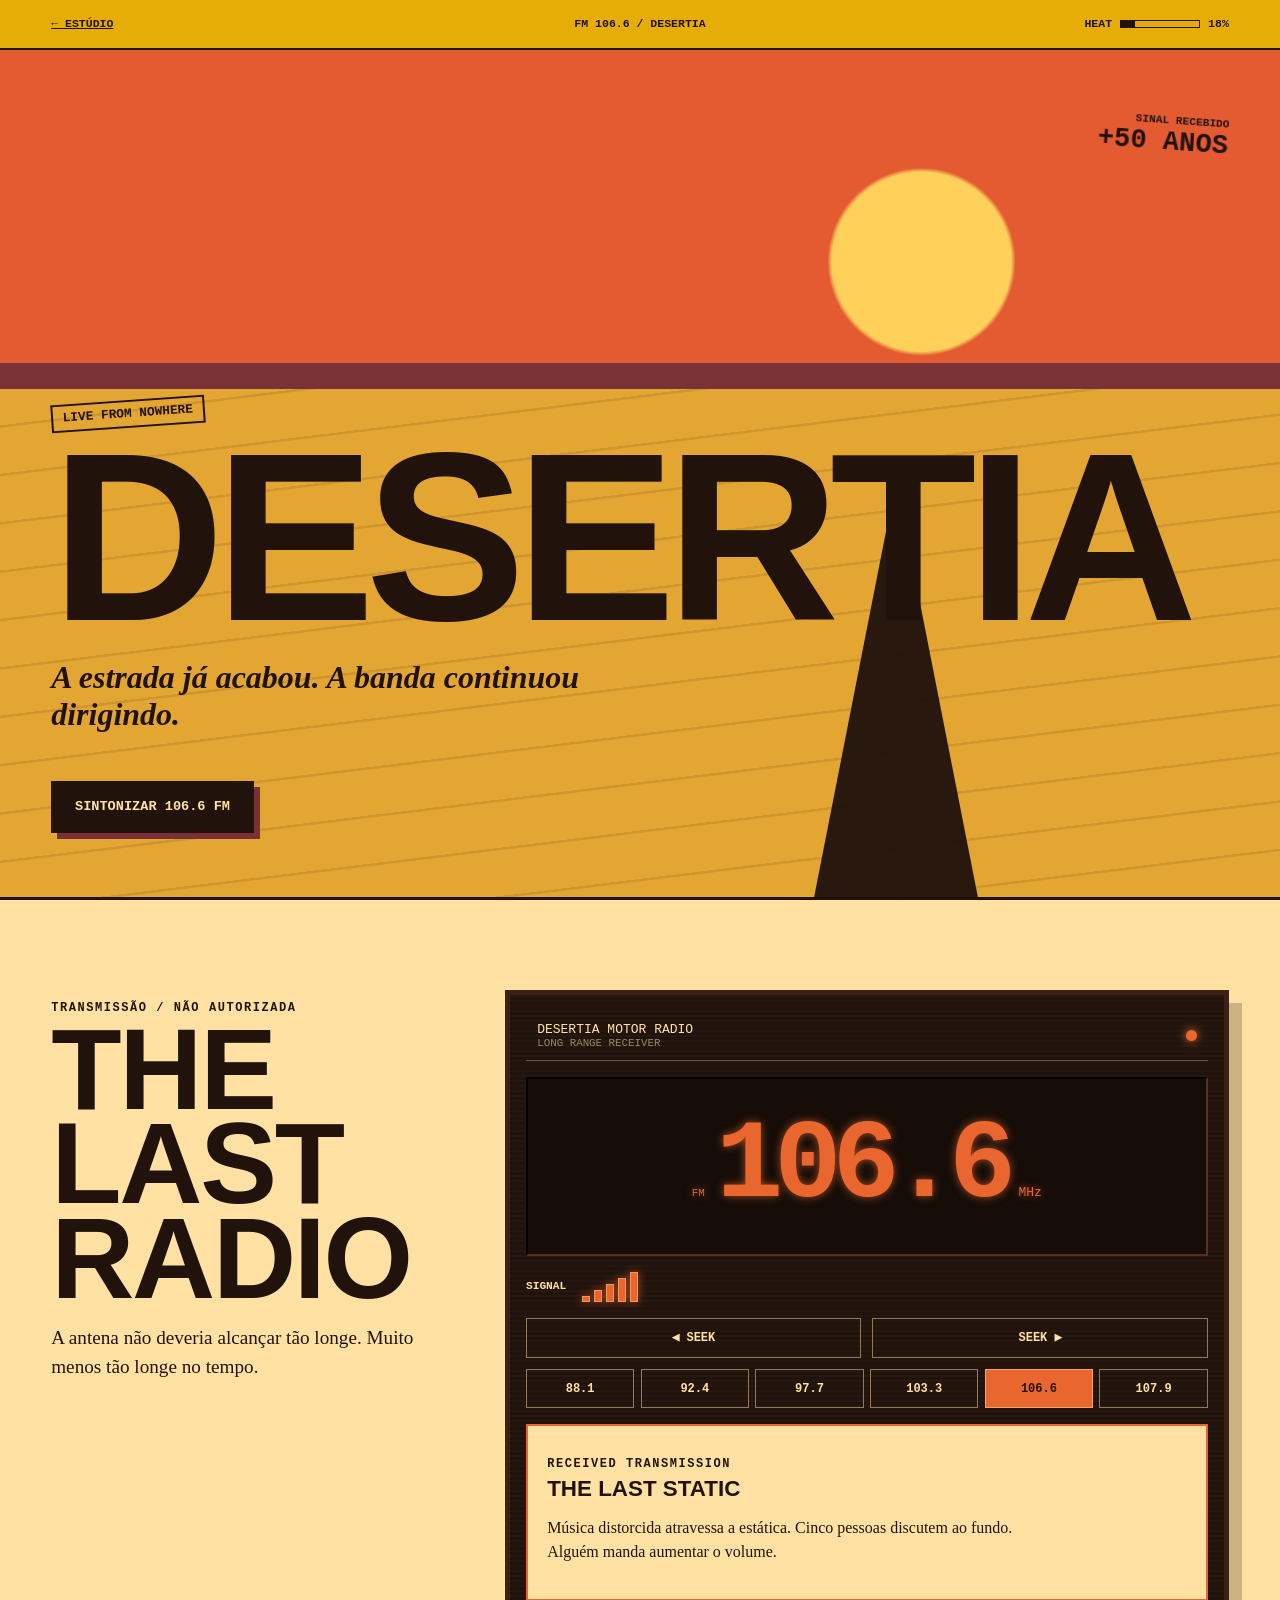
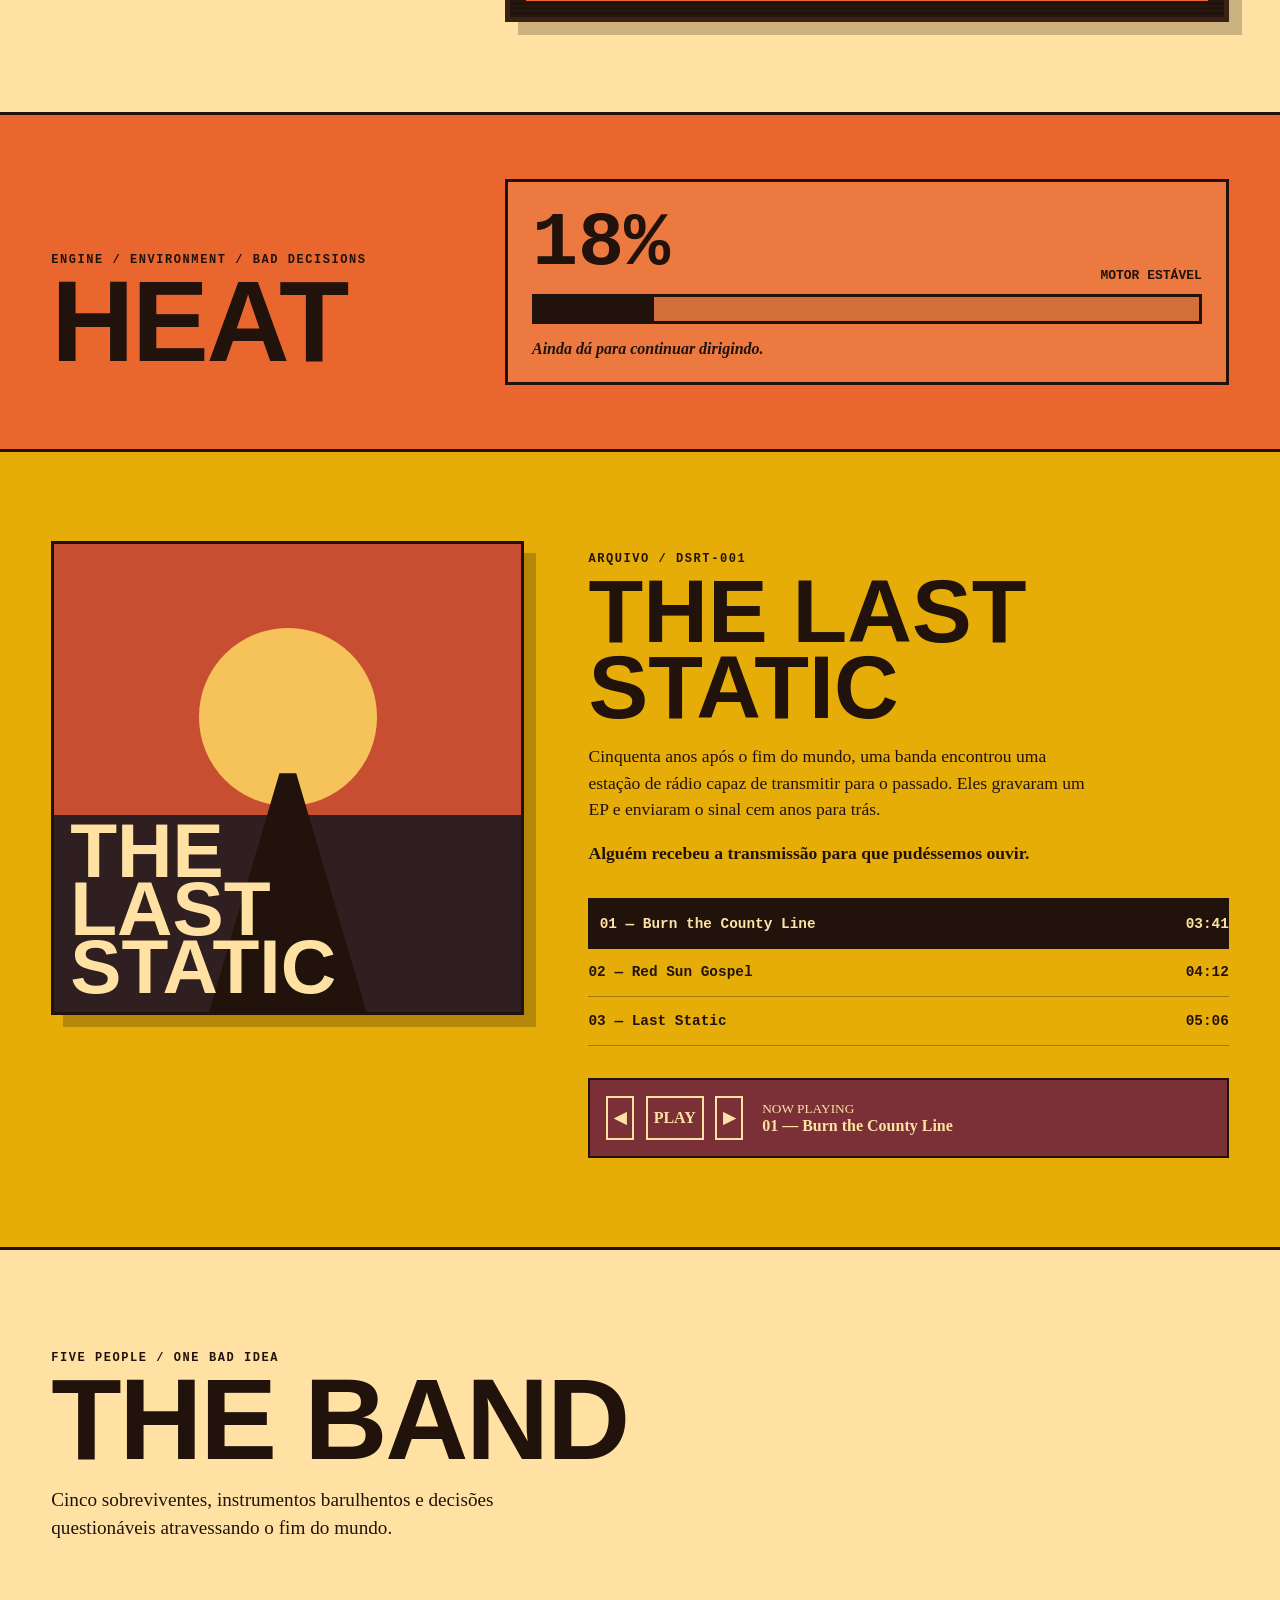
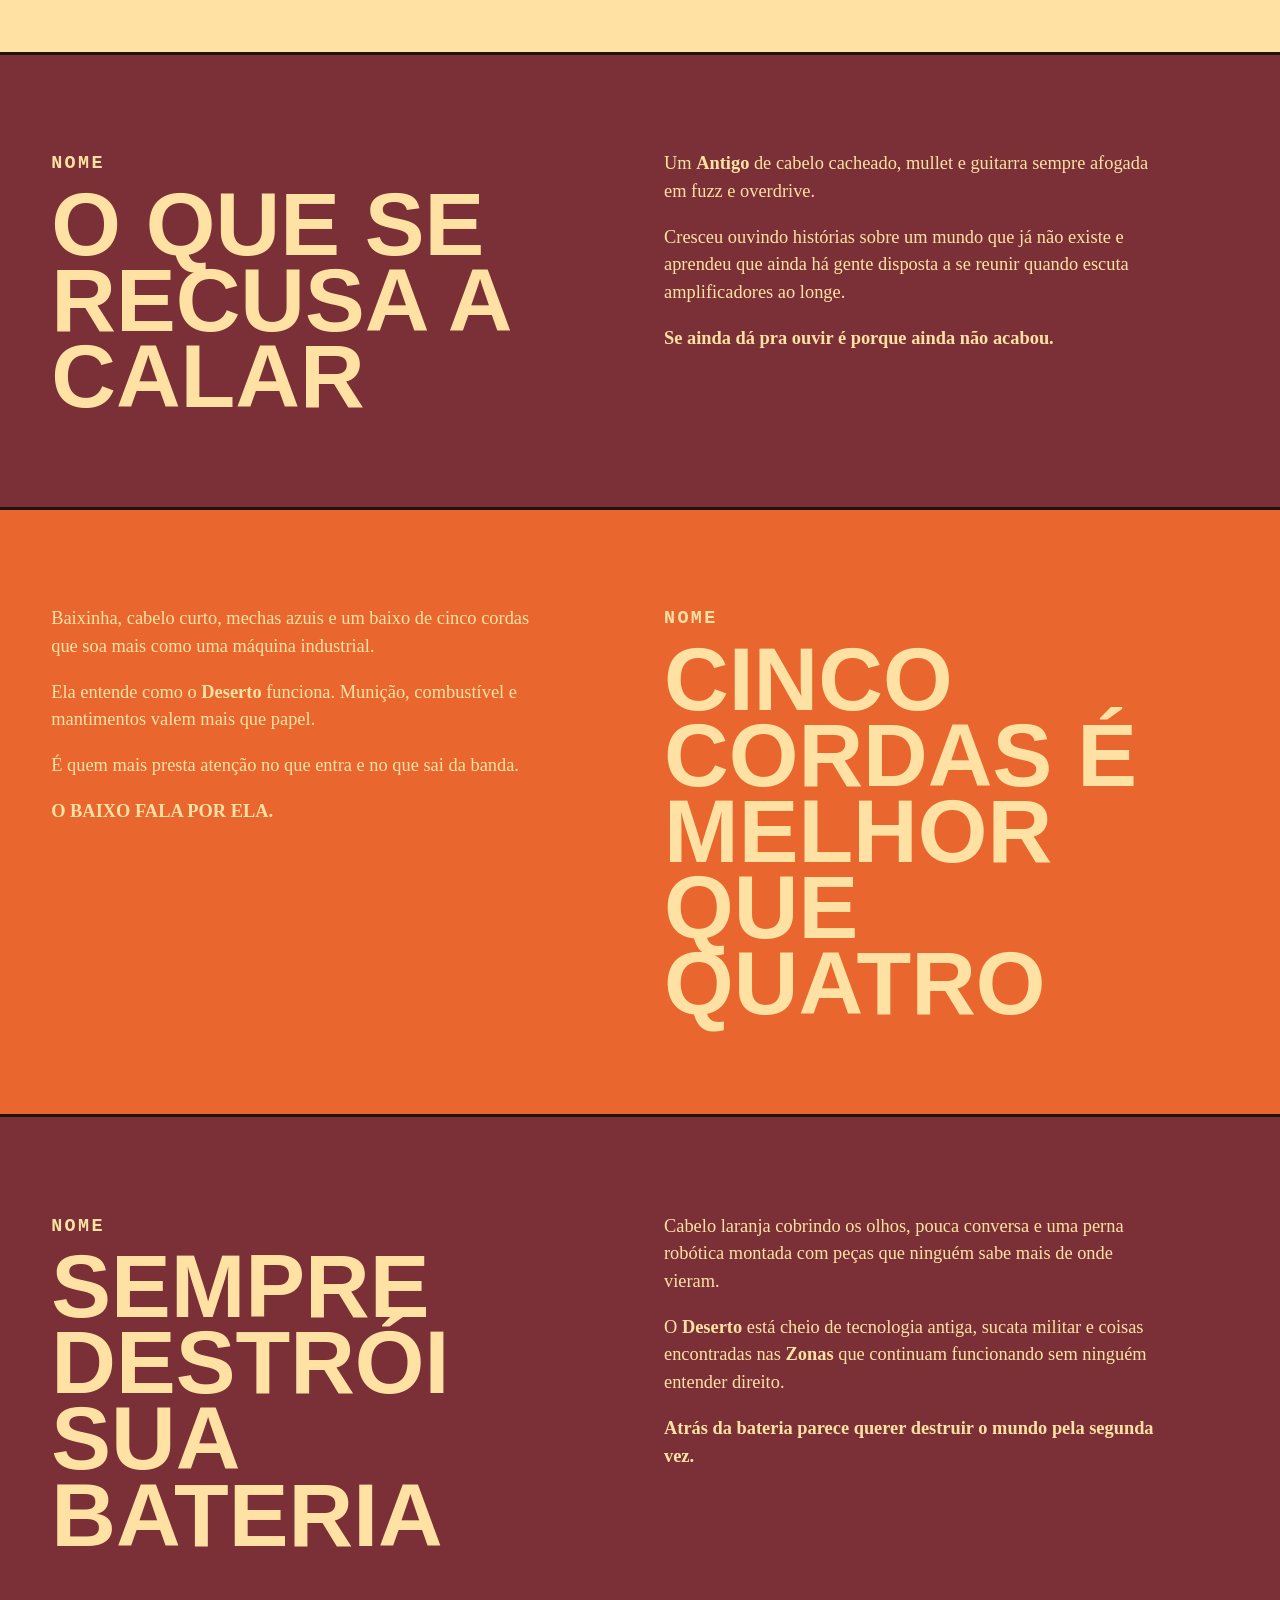
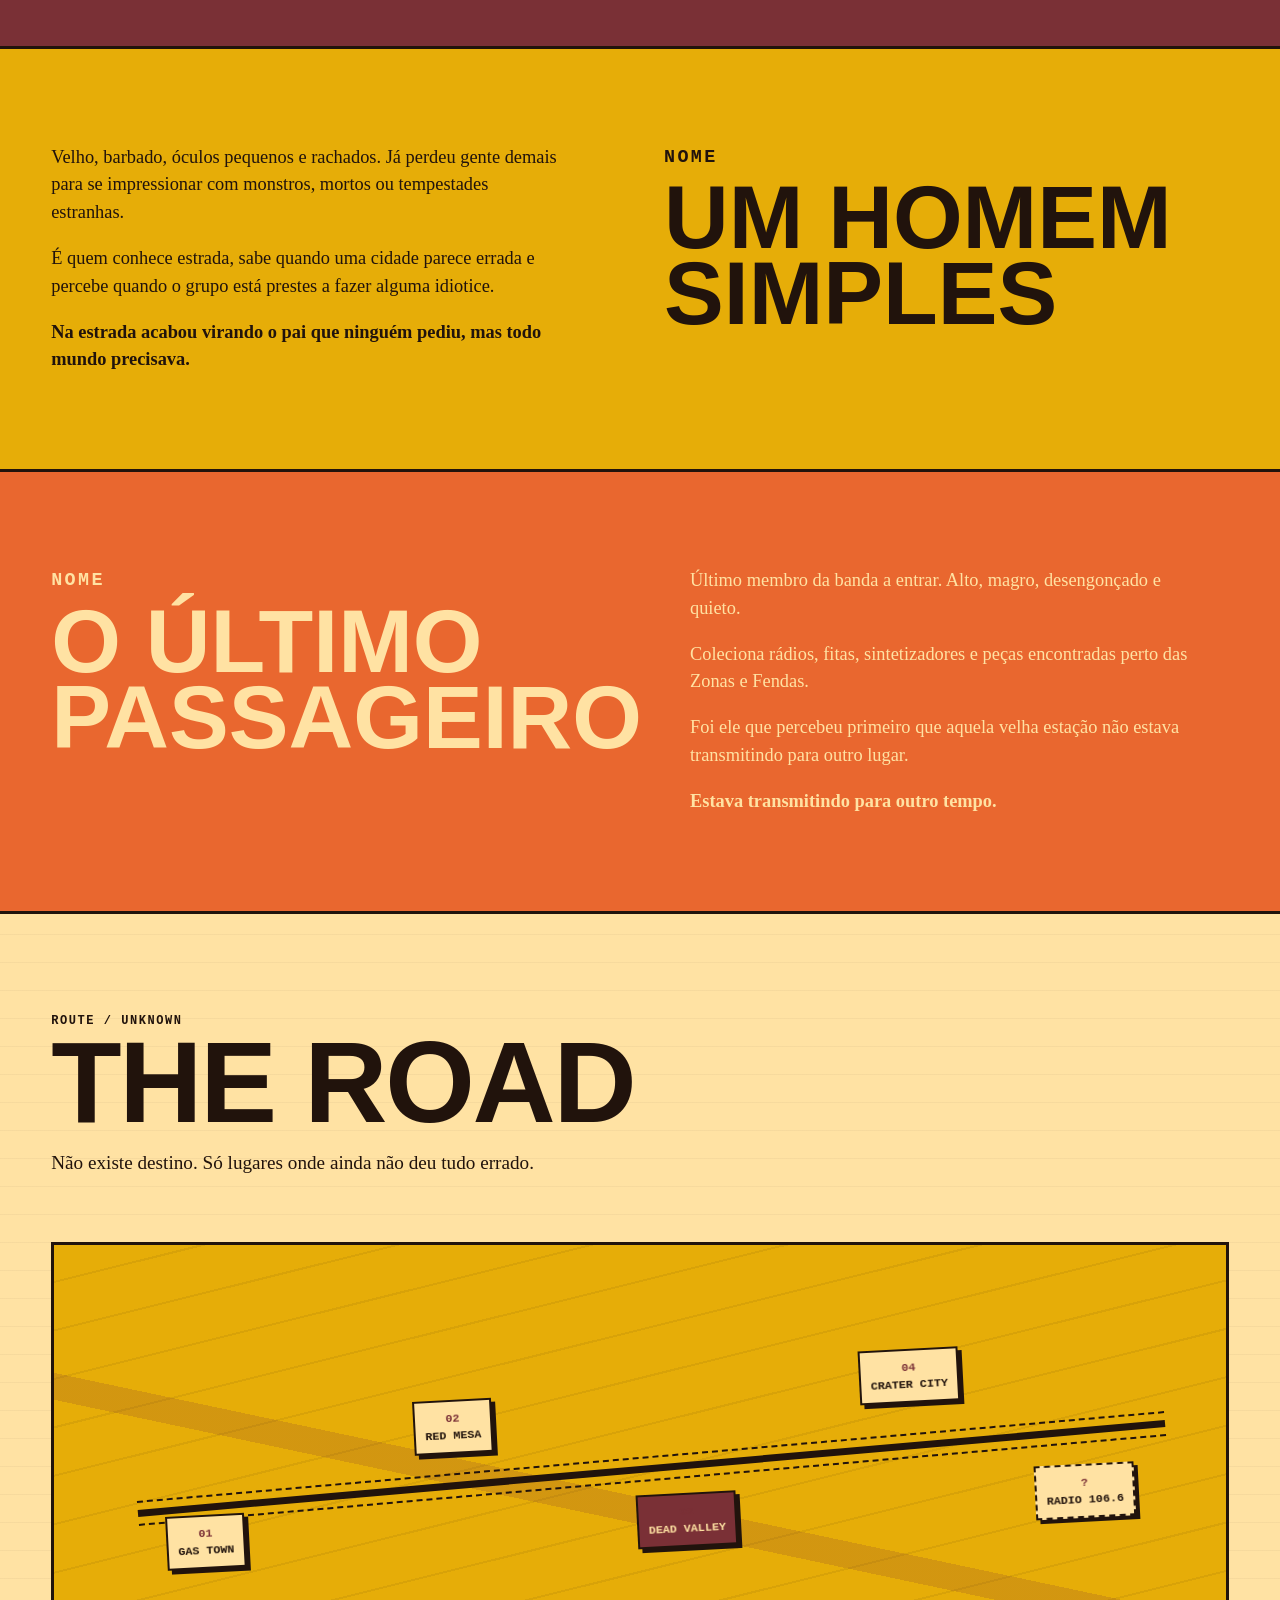
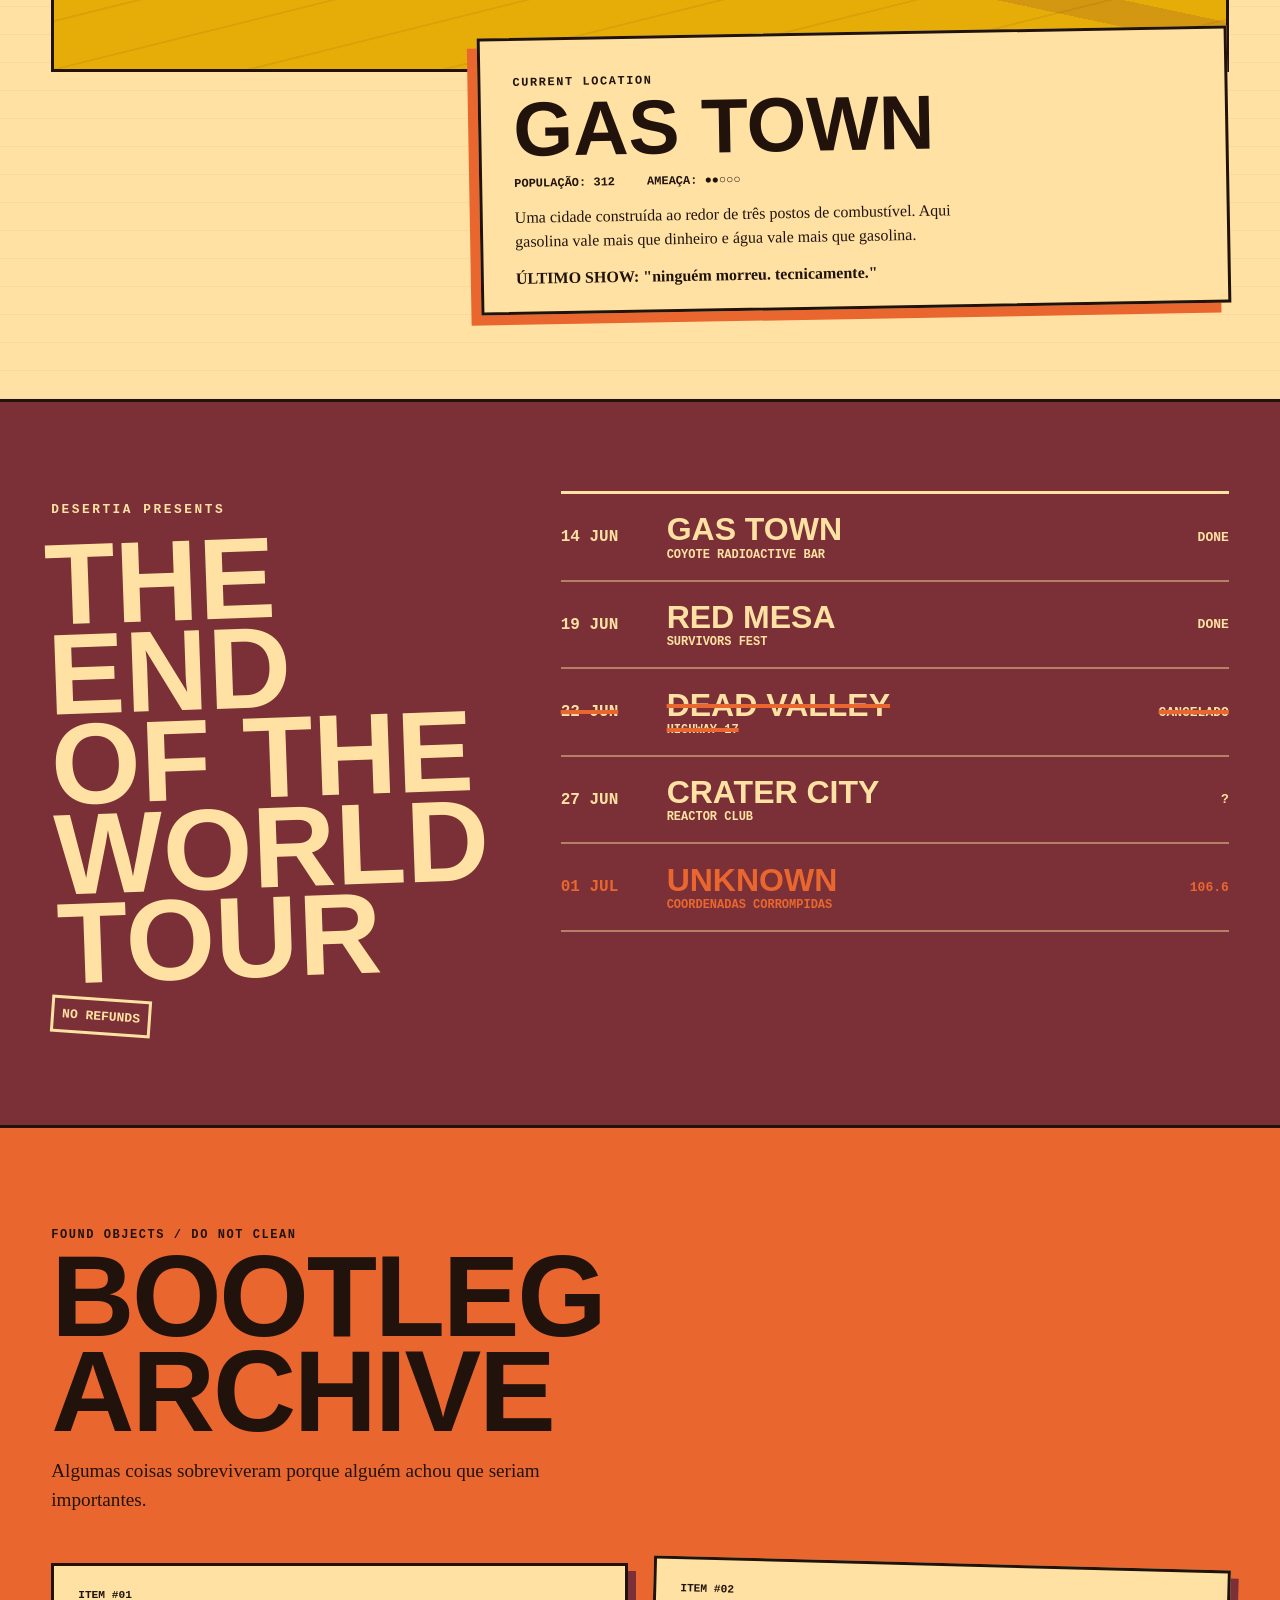
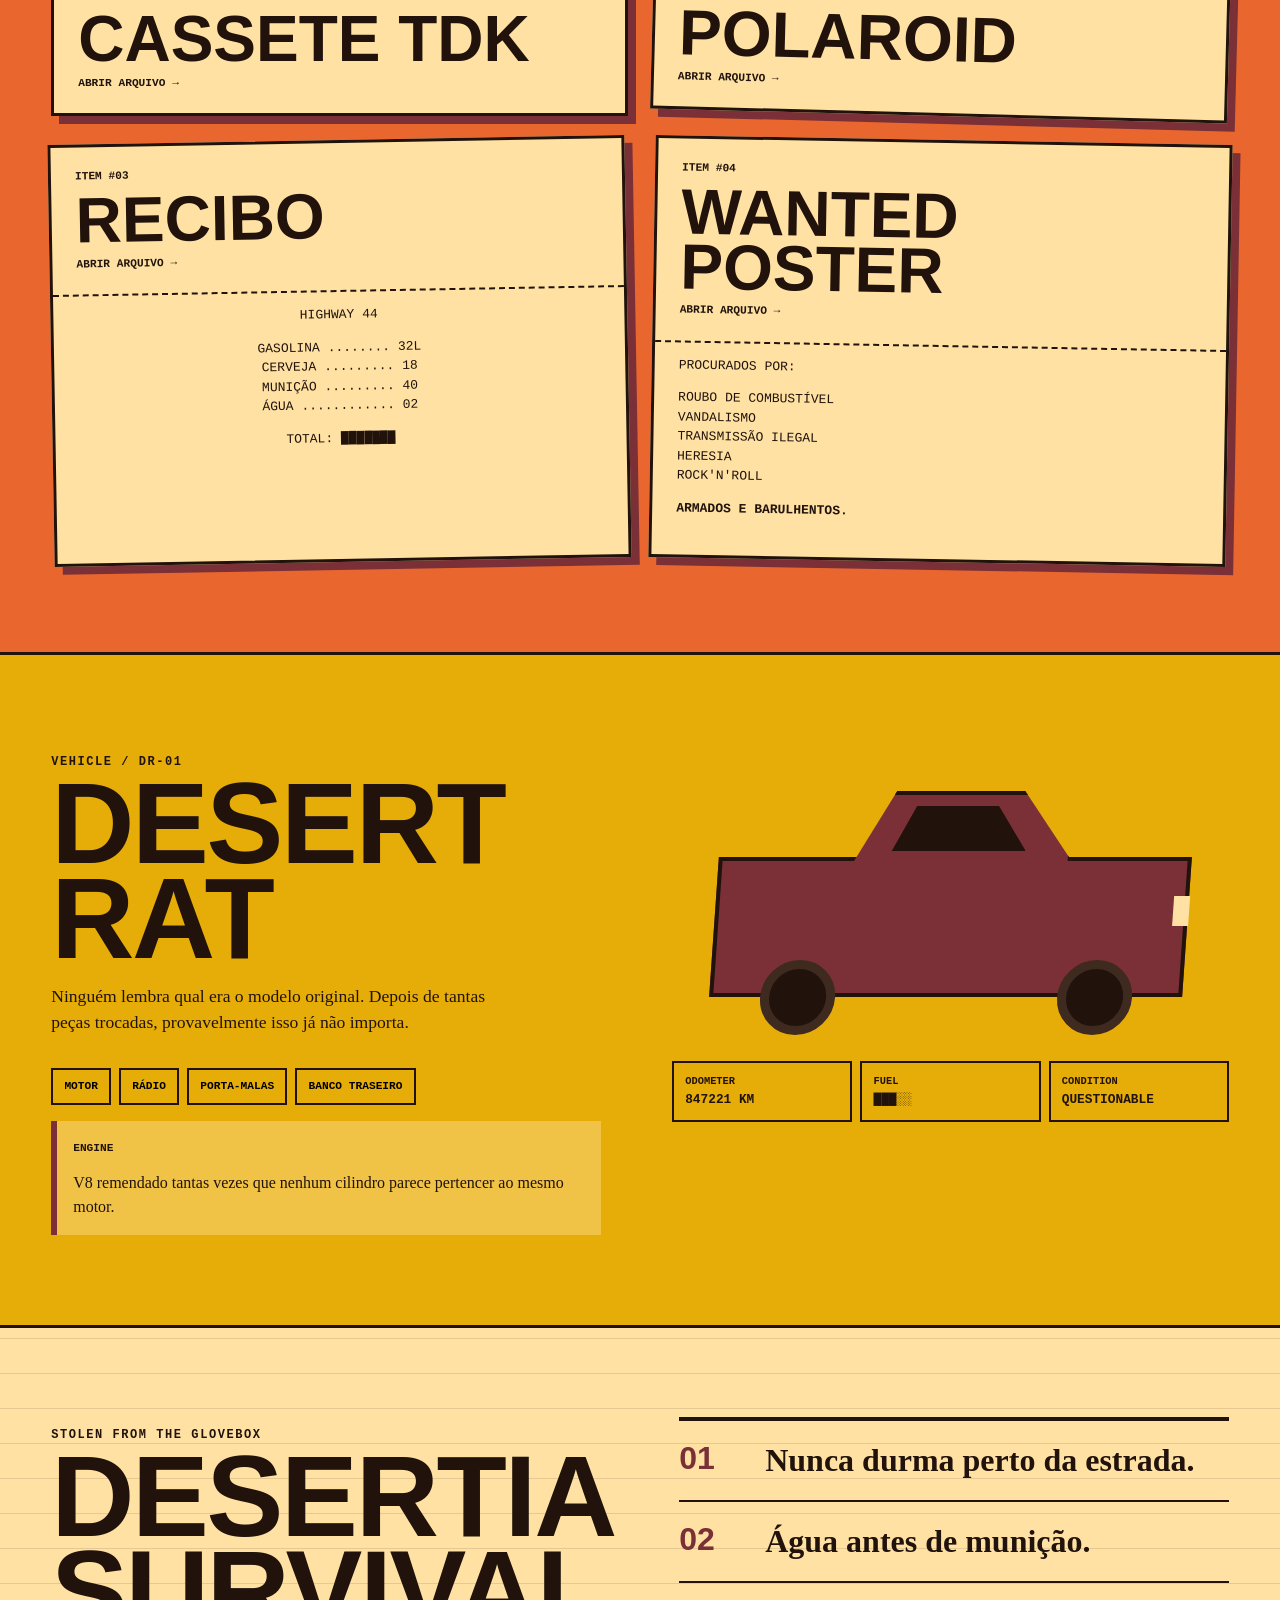
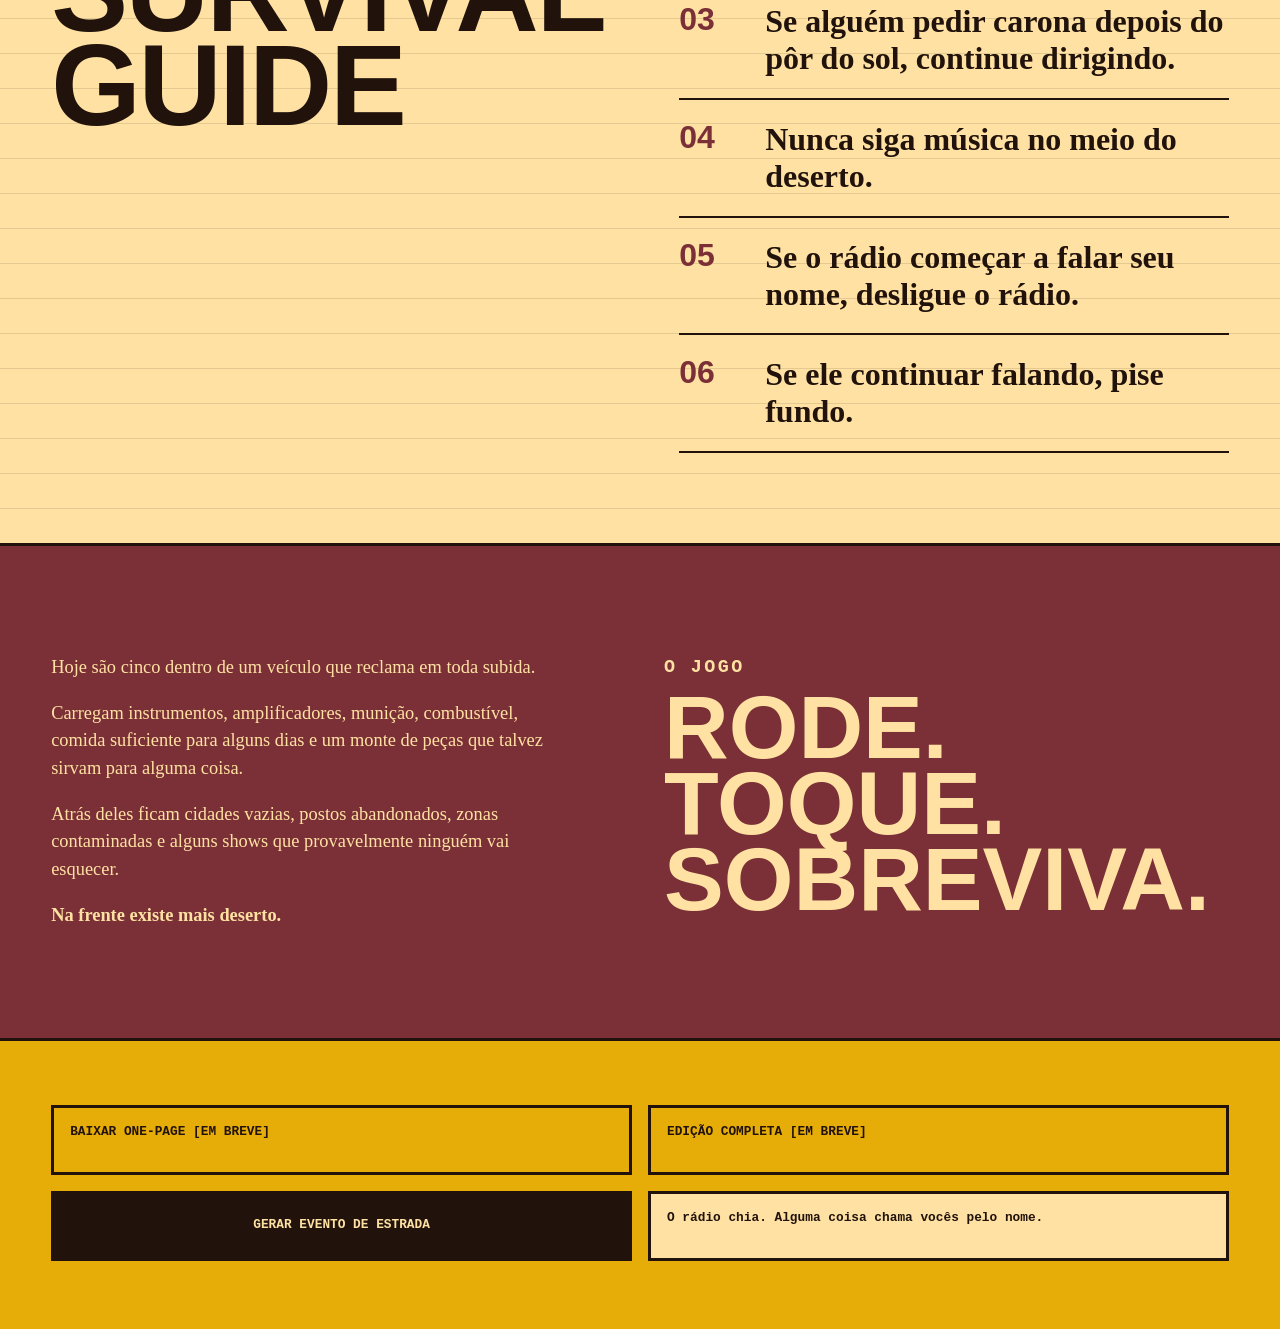
==== rpg/desertia/index.html @ bf425fe2 "first commit" ====
<!doctype html>
<html lang="pt-BR">
<head>
  <meta charset="utf-8">
  <meta name="viewport" content="width=device-width, initial-scale=1">

  <title>Desertia — AtlaStudioRPG</title>

  <link rel="stylesheet" href="desertia.css">
  <script src="desertia.js" defer></script>
</head>

<body>

  <header>
    <a href="../../">← ESTÚDIO</a>

    <span>FM 106.6 / DESERTIA</span>

    <div class="header-heat">
      <span>HEAT</span>
      <div class="heat-mini">
        <div id="heat-mini-fill"></div>
      </div>
      <strong id="heat-mini-value">18%</strong>
    </div>
  </header>

  <main>

    <!-- HERO -->

    <section class="hero">

      <div class="hero-copy">

        <p class="stamp">LIVE FROM NOWHERE</p>

        <h1>DESERTIA</h1>

        <p class="tagline">
          A estrada já acabou. A banda continuou dirigindo.
        </p>

        <button id="tune-in" class="hero-button" type="button">
          SINTONIZAR 106.6 FM
        </button>

      </div>

      <div class="hero-warning">
        <span>SINAL RECEBIDO</span>
        <strong>+50 ANOS</strong>
      </div>

    </section>


    <!-- RADIO -->

    <section class="radio-section" id="radio">

      <div class="section-title">

        <p class="kicker">TRANSMISSÃO / NÃO AUTORIZADA</p>

        <h2>THE LAST RADIO</h2>

        <p>
          A antena não deveria alcançar tão longe.
          Muito menos tão longe no tempo.
        </p>

      </div>


      <div class="radio">

        <div class="radio-top">

          <div>
            <span>DESERTIA MOTOR RADIO</span>
            <small>LONG RANGE RECEIVER</small>
          </div>

          <span class="radio-light"></span>

        </div>


        <div class="radio-screen">

          <small>FM</small>

          <strong id="frequency-display">
            106.6
          </strong>

          <span>MHz</span>

        </div>


        <div class="signal-meter">

          <span>SIGNAL</span>

          <div class="signal-bars" id="signal-bars">
            <i></i>
            <i></i>
            <i></i>
            <i></i>
            <i></i>
          </div>

        </div>


        <div class="radio-controls">

          <button id="freq-down" type="button">
            ◀ SEEK
          </button>

          <button id="freq-up" type="button">
            SEEK ▶
          </button>

        </div>


        <div class="radio-presets">

          <button data-frequency="88.1">88.1</button>
          <button data-frequency="92.4">92.4</button>
          <button data-frequency="97.7">97.7</button>
          <button data-frequency="103.3">103.3</button>
          <button data-frequency="106.6">106.6</button>
          <button data-frequency="107.9">107.9</button>

        </div>


        <div class="transmission">

          <p class="kicker">
            RECEIVED TRANSMISSION
          </p>

          <strong id="transmission-title">
            THE LAST STATIC
          </strong>

          <p id="transmission-text">
            Música distorcida atravessa a estática.
            Cinco pessoas discutem ao fundo.
            Alguém manda aumentar o volume.
          </p>

        </div>

      </div>

    </section>


    <!-- HEAT -->

    <section class="heat-section">

      <div>

        <p class="kicker">
          ENGINE / ENVIRONMENT / BAD DECISIONS
        </p>

        <h2>HEAT</h2>

      </div>


      <div class="heat-system">

        <div class="heat-readout">

          <strong id="heat-value">
            18%
          </strong>

          <span id="heat-status">
            MOTOR ESTÁVEL
          </span>

        </div>


        <div class="heat-bar">
          <div id="heat-fill"></div>
        </div>


        <p id="heat-message">
          Ainda dá para continuar dirigindo.
        </p>

      </div>

    </section>


    <!-- ALBUM -->

    <section class="record">

      <div class="cover" aria-hidden="true">

        <div class="sun"></div>

        <div class="road"></div>

        <strong>
          THE<br>
          LAST<br>
          STATIC
        </strong>

      </div>


      <div class="album">

        <p class="kicker">
          ARQUIVO / DSRT-001
        </p>

        <h2>
          THE LAST STATIC
        </h2>

        <p>
          Cinquenta anos após o fim do mundo, uma banda encontrou
          uma estação de rádio capaz de transmitir para o passado.
          Eles gravaram um EP e enviaram o sinal cem anos para trás.
        </p>

        <p>
          <b>
            Alguém recebeu a transmissão para que pudéssemos ouvir.
          </b>
        </p>


        <ol
          id="playlist"
          class="playlist">
        </ol>


        <div class="player">

          <button id="prev" type="button">
            ◀
          </button>

          <button id="play" type="button">
            PLAY
          </button>

          <button id="next" type="button">
            ▶
          </button>


          <div>
            <small>NOW PLAYING</small>
            <strong id="now-playing">—</strong>
          </div>

        </div>


        <div
          id="audio-anomaly"
          class="audio-anomaly"
          hidden>

          <small>
            SIGNAL DETECTED INSIDE AUDIO
          </small>

          <strong>
            "VOCÊS ESTÃO OUVINDO ISSO ANTES DE NÓS."
          </strong>

        </div>


        <audio id="audio"></audio>

      </div>

    </section>


    <!-- BAND -->

    <section class="band-heading">

      <p class="kicker">
        FIVE PEOPLE / ONE BAD IDEA
      </p>

      <h2>THE BAND</h2>

      <p>
        Cinco sobreviventes, instrumentos barulhentos
        e decisões questionáveis atravessando o fim do mundo.
      </p>

    </section>


    <section class="band-info cor-band-1">

      <div>

        <p class="kicker">
          NOME
        </p>

        <h2>
          O QUE SE RECUSA A CALAR
        </h2>

      </div>


      <div>

        <p>
          Um <b>Antigo</b> de cabelo cacheado, mullet e guitarra
          sempre afogada em fuzz e overdrive.
        </p>

        <p>
          Cresceu ouvindo histórias sobre um mundo que já não existe
          e aprendeu que ainda há gente disposta a se reunir quando
          escuta amplificadores ao longe.
        </p>

        <p>
          <b>
            Se ainda dá pra ouvir é porque ainda não acabou.
          </b>
        </p>

      </div>

    </section>


    <section class="band-info cor-band-2">

      <div>

        <p>
          Baixinha, cabelo curto, mechas azuis e um baixo de cinco
          cordas que soa mais como uma máquina industrial.
        </p>

        <p>
          Ela entende como o <b>Deserto</b> funciona.
          Munição, combustível e mantimentos valem mais que papel.
        </p>

        <p>
          É quem mais presta atenção no que entra
          e no que sai da banda.
        </p>

        <p>
          <b>O BAIXO FALA POR ELA.</b>
        </p>

      </div>


      <div>

        <p class="kicker">
          NOME
        </p>

        <h2>
          CINCO CORDAS É MELHOR QUE QUATRO
        </h2>

      </div>

    </section>


    <section class="band-info cor-band-1">

      <div>

        <p class="kicker">
          NOME
        </p>

        <h2>
          SEMPRE DESTRÓI SUA BATERIA
        </h2>

      </div>


      <div>

        <p>
          Cabelo laranja cobrindo os olhos, pouca conversa
          e uma perna robótica montada com peças que ninguém
          sabe mais de onde vieram.
        </p>

        <p>
          O <b>Deserto</b> está cheio de tecnologia antiga,
          sucata militar e coisas encontradas nas <b>Zonas</b>
          que continuam funcionando sem ninguém entender direito.
        </p>

        <p>
          <b>
            Atrás da bateria parece querer destruir
            o mundo pela segunda vez.
          </b>
        </p>

      </div>

    </section>


    <section class="band-info cor-band-3">

      <div>

        <p>
          Velho, barbado, óculos pequenos e rachados.
          Já perdeu gente demais para se impressionar com
          monstros, mortos ou tempestades estranhas.
        </p>

        <p>
          É quem conhece estrada, sabe quando uma cidade parece
          errada e percebe quando o grupo está prestes a fazer
          alguma idiotice.
        </p>

        <p>
          <b>
            Na estrada acabou virando o pai que ninguém pediu,
            mas todo mundo precisava.
          </b>
        </p>

      </div>


      <div>

        <p class="kicker">
          NOME
        </p>

        <h2>
          UM HOMEM SIMPLES
        </h2>

      </div>

    </section>


    <section class="band-info cor-band-2">

      <div>

        <p class="kicker">
          NOME
        </p>

        <h2>
          O ÚLTIMO PASSAGEIRO
        </h2>

      </div>


      <div>

        <p>
          Último membro da banda a entrar.
          Alto, magro, desengonçado e quieto.
        </p>

        <p>
          Coleciona rádios, fitas, sintetizadores e peças
          encontradas perto das Zonas e Fendas.
        </p>

        <p>
          Foi ele que percebeu primeiro que aquela velha estação
          não estava transmitindo para outro lugar.
        </p>

        <p>
          <b>
            Estava transmitindo para outro tempo.
          </b>
        </p>

      </div>

    </section>


    <!-- ROAD -->

    <section class="road-section">

      <div class="section-title">

        <p class="kicker">
          ROUTE / UNKNOWN
        </p>

        <h2>THE ROAD</h2>

        <p>
          Não existe destino.
          Só lugares onde ainda não deu tudo errado.
        </p>

      </div>


      <div class="road-map">

        <div class="map-line"></div>


        <button
          class="map-point"
          data-location="gas-town"
          style="--x: 13%; --y: 70%;">

          <span>01</span>
          GAS TOWN

        </button>


        <button
          class="map-point"
          data-location="red-mesa"
          style="--x: 34%; --y: 43%;">

          <span>02</span>
          RED MESA

        </button>


        <button
          class="map-point danger"
          data-location="dead-valley"
          style="--x: 54%; --y: 65%;">

          <span>03</span>
          DEAD VALLEY

        </button>


        <button
          class="map-point"
          data-location="crater-city"
          style="--x: 73%; --y: 31%;">

          <span>04</span>
          CRATER CITY

        </button>


        <button
          class="map-point unknown"
          data-location="radio-station"
          style="--x: 88%; --y: 58%;">

          <span>?</span>
          RADIO 106.6

        </button>

      </div>


      <div class="location-file">

        <p class="kicker">
          CURRENT LOCATION
        </p>

        <h3 id="location-name">
          GAS TOWN
        </h3>

        <div class="location-meta">

          <span>
            POPULAÇÃO:
            <strong id="location-population">
              312
            </strong>
          </span>

          <span>
            AMEAÇA:
            <strong id="location-threat">
              ●●○○○
            </strong>
          </span>

        </div>

        <p id="location-description">
          Uma cidade construída ao redor de três postos de combustível.
          Aqui gasolina vale mais que dinheiro e água vale mais que gasolina.
        </p>

        <strong id="location-note">
          ÚLTIMO SHOW: "ninguém morreu. tecnicamente."
        </strong>

      </div>

    </section>


    <!-- TOUR -->

    <section class="tour">

      <div class="tour-title">

        <p>
          DESERTIA PRESENTS
        </p>

        <h2>
          THE END<br>
          OF THE WORLD<br>
          TOUR
        </h2>

        <strong>
          NO REFUNDS
        </strong>

      </div>


      <div class="tour-dates">

        <article>

          <span>14 JUN</span>

          <div>
            <h3>GAS TOWN</h3>
            <p>COYOTE RADIOACTIVE BAR</p>
          </div>

          <strong>DONE</strong>

        </article>


        <article>

          <span>19 JUN</span>

          <div>
            <h3>RED MESA</h3>
            <p>SURVIVORS FEST</p>
          </div>

          <strong>DONE</strong>

        </article>


        <article class="cancelled">

          <span>22 JUN</span>

          <div>
            <h3>DEAD VALLEY</h3>
            <p>HIGHWAY 17</p>
          </div>

          <strong>CANCELADO</strong>

        </article>


        <article>

          <span>27 JUN</span>

          <div>
            <h3>CRATER CITY</h3>
            <p>REACTOR CLUB</p>
          </div>

          <strong>?</strong>

        </article>


        <article class="mystery">

          <span>01 JUL</span>

          <div>
            <h3>UNKNOWN</h3>
            <p>COORDENADAS CORROMPIDAS</p>
          </div>

          <strong>106.6</strong>

        </article>

      </div>

    </section>


    <!-- ARCHIVE -->

    <section class="archive-section">

      <div class="section-title">

        <p class="kicker">
          FOUND OBJECTS / DO NOT CLEAN
        </p>

        <h2>
          BOOTLEG ARCHIVE
        </h2>

        <p>
          Algumas coisas sobreviveram porque alguém achou
          que seriam importantes.
        </p>

      </div>


      <div class="archive-grid">

        <article class="artifact">

          <button
            type="button"
            data-artifact>

            <span>ITEM #01</span>

            <strong>
              CASSETE TDK
            </strong>

            <small>
              ABRIR ARQUIVO →
            </small>

          </button>

          <div class="artifact-content" hidden>

            <p>
              <b>DESERTIA DEMO</b>
            </p>

            <p>
              LADO A<br>
              01. DUST DEVIL<br>
              02. BURN THE HIGHWAY
            </p>

            <p>
              LADO B<br>
              [APAGADO]
            </p>

          </div>

        </article>


        <article class="artifact">

          <button
            type="button"
            data-artifact>

            <span>ITEM #02</span>

            <strong>
              POLAROID
            </strong>

            <small>
              ABRIR ARQUIVO →
            </small>

          </button>

          <div class="artifact-content" hidden>

            <p>
              Cinco integrantes aparecem diante de um posto abandonado.
            </p>

            <p>
              Há uma sexta pessoa atrás deles.
            </p>

            <p>
              <b>
                Nenhum dos cinco sabe quem é.
              </b>
            </p>

          </div>

        </article>


        <article class="artifact">

          <button
            type="button"
            data-artifact>

            <span>ITEM #03</span>

            <strong>
              RECIBO
            </strong>

            <small>
              ABRIR ARQUIVO →
            </small>

          </button>

          <div class="artifact-content receipt">

            <p>
              HIGHWAY 44
            </p>

            <p>
              GASOLINA ........ 32L<br>
              CERVEJA ......... 18<br>
              MUNIÇÃO ......... 40<br>
              ÁGUA ............ 02
            </p>

            <p>
              TOTAL: ███████
            </p>

          </div>

        </article>


        <article class="artifact">

          <button
            type="button"
            data-artifact>

            <span>ITEM #04</span>

            <strong>
              WANTED POSTER
            </strong>

            <small>
              ABRIR ARQUIVO →
            </small>

          </button>

          <div class="artifact-content">

            <p>
              PROCURADOS POR:
            </p>

            <p>
              ROUBO DE COMBUSTÍVEL<br>
              VANDALISMO<br>
              TRANSMISSÃO ILEGAL<br>
              HERESIA<br>
              ROCK'N'ROLL
            </p>

            <p>
              <b>ARMADOS E BARULHENTOS.</b>
            </p>

          </div>

        </article>

      </div>

    </section>


    <!-- VEHICLE -->

    <section class="vehicle-section">

      <div class="vehicle-copy">

        <p class="kicker">
          VEHICLE / DR-01
        </p>

        <h2>
          DESERT RAT
        </h2>

        <p>
          Ninguém lembra qual era o modelo original.
          Depois de tantas peças trocadas, provavelmente isso
          já não importa.
        </p>


        <div class="vehicle-buttons">

          <button data-part="engine">
            MOTOR
          </button>

          <button data-part="radio">
            RÁDIO
          </button>

          <button data-part="trunk">
            PORTA-MALAS
          </button>

          <button data-part="backseat">
            BANCO TRASEIRO
          </button>

        </div>


        <div class="vehicle-file">

          <small id="vehicle-label">
            ENGINE
          </small>

          <p id="vehicle-description">
            V8 remendado tantas vezes que nenhum cilindro
            parece pertencer ao mesmo motor.
          </p>

        </div>

      </div>


      <div class="vehicle-art">

        <div class="car-body">

          <div class="car-window"></div>

          <div class="car-roof"></div>

          <div class="car-wheel wheel-left"></div>
          <div class="car-wheel wheel-right"></div>

          <div class="car-light"></div>

        </div>

        <div class="vehicle-stats">

          <span>
            ODOMETER
            <strong>847221 KM</strong>
          </span>

          <span>
            FUEL
            <strong>███░░</strong>
          </span>

          <span>
            CONDITION
            <strong>QUESTIONABLE</strong>
          </span>

        </div>

      </div>

    </section>


    <!-- SURVIVAL GUIDE -->

    <section class="survival">

      <div class="survival-heading">

        <p class="kicker">
          STOLEN FROM THE GLOVEBOX
        </p>

        <h2>
          DESERTIA<br>
          SURVIVAL GUIDE
        </h2>

      </div>


      <div class="rules">

        <article>
          <span>01</span>
          <p>Nunca durma perto da estrada.</p>
        </article>

        <article>
          <span>02</span>
          <p>Água antes de munição.</p>
        </article>

        <article>
          <span>03</span>
          <p>
            Se alguém pedir carona depois do pôr do sol,
            continue dirigindo.
          </p>
        </article>

        <article>
          <span>04</span>
          <p>
            Nunca siga música no meio do deserto.
          </p>
        </article>

        <article>
          <span>05</span>
          <p>
            Se o rádio começar a falar seu nome,
            desligue o rádio.
          </p>
        </article>

        <article>
          <span>06</span>
          <p>
            Se ele continuar falando,
            pise fundo.
          </p>
        </article>

      </div>

    </section>


    <!-- GAME -->

    <section class="game-info">

      <div>

        <p>
          Hoje são cinco dentro de um veículo
          que reclama em toda subida.
        </p>

        <p>
          Carregam instrumentos, amplificadores, munição,
          combustível, comida suficiente para alguns dias
          e um monte de peças que talvez sirvam para alguma coisa.
        </p>

        <p>
          Atrás deles ficam cidades vazias, postos abandonados,
          zonas contaminadas e alguns shows que provavelmente
          ninguém vai esquecer.
        </p>

        <p>
          <b>
            Na frente existe mais deserto.
          </b>
        </p>

      </div>


      <div>

        <p class="kicker">
          O JOGO
        </p>

        <h2>
          RODE.<br>
          TOQUE.<br>
          SOBREVIVA.
        </h2>

      </div>

    </section>


    <!-- ACTIONS -->

    <section class="actions">

      <a
        href="#"
        aria-disabled="true">

        BAIXAR ONE-PAGE [EM BREVE]

      </a>

      <a
        href="#"
        aria-disabled="true">

        EDIÇÃO COMPLETA [EM BREVE]

      </a>

      <button
        id="random-road"
        type="button">

        GERAR EVENTO DE ESTRADA

      </button>

      <output id="road-result">
        O rádio chia. Alguma coisa chama vocês pelo nome.
      </output>

    </section>

  </main>

</body>
</html>
---- rpg/desertia/desertia.css ----
* {
  box-sizing: border-box;
}

:root {
  --sand: #e6ad08;
  --orange: #e9672f;
  --wine: #7a3036;
  --ink: #21130c;
  --cream: #ffe2a3;

  --heat: 18%;
}

html {
  scroll-behavior: smooth;
}

body {
  margin: 0;

  color: var(--ink);

  background:
    repeating-linear-gradient(
      90deg,
      rgba(0, 0, 0, .025) 0 1px,
      transparent 1px 7px
    ),
    var(--sand);

  font-family:
    Georgia,
    "Times New Roman",
    serif;
}


/* ----------------------------- */
/* GENERAL */
/* ----------------------------- */

button,
a {
  font: inherit;
}

button {
  border-radius: 0;
}

.kicker {
  margin-bottom: .5rem;

  font:
    800 .75rem/1 monospace;

  letter-spacing: .13em;
  text-transform: uppercase;
}

.section-title {
  max-width: 850px;
}

.section-title h2,
.band-heading h2,
.heat-section h2,
.vehicle-section h2,
.archive-section h2,
.survival h2 {
  margin: .2rem 0 1rem;

  font:
    900 clamp(3.5rem, 9vw, 8rem)/.82
    Impact,
    Haettenschweiler,
    "Arial Narrow Bold",
    sans-serif;

  letter-spacing: -.02em;
  text-transform: uppercase;
}

.section-title > p:last-child,
.band-heading > p:last-child {
  max-width: 55ch;

  font-size: 1.2rem;
  line-height: 1.5;
}


/* ----------------------------- */
/* HEADER */
/* ----------------------------- */

header {
  position: relative;
  z-index: 20;

  display: grid;
  grid-template-columns: 1fr auto 1fr;
  align-items: center;
  gap: 1rem;

  min-height: 50px;

  padding: .85rem 4vw;

  border-bottom: 2px solid var(--ink);

  background: var(--sand);

  font:
    700 .72rem/1 monospace;
}

header a {
  color: inherit;
}

.header-heat {
  justify-self: end;

  display: flex;
  align-items: center;
  gap: .5rem;
}

.heat-mini {
  width: 80px;
  height: 8px;

  border: 1px solid var(--ink);

  overflow: hidden;
}

#heat-mini-fill {
  width: 18%;
  height: 100%;

  background: var(--ink);

  transition: width .35s ease;
}


/* ----------------------------- */
/* HERO */
/* ----------------------------- */

.hero {
  position: relative;

  min-height: calc(100svh - 50px);

  display: grid;
  align-content: end;

  overflow: hidden;

  padding: 5vw 4vw;

  background:
    radial-gradient(
      circle at 72% 25%,
      #ffd15a 0 8%,
      transparent 8.4%
    ),
    linear-gradient(
      #e45b32 0 37%,
      #783238 37% 40%,
      #e4a633 40% 100%
    );

  border-bottom: 3px solid var(--ink);
}

.hero::before {
  content: "";

  position: absolute;
  inset: 40% 0 0;

  opacity: .22;

  background:
    repeating-linear-gradient(
      -7deg,
      transparent 0 45px,
      rgba(33, 19, 12, .5) 46px 48px
    );

  pointer-events: none;
}

.hero::after {
  content: "";

  position: absolute;

  left: 61%;
  bottom: -20%;

  width: 18%;
  height: 65%;

  background: var(--ink);

  clip-path:
    polygon(
      47% 0,
      53% 0,
      100% 100%,
      0 100%
    );

  opacity: .96;
}

.hero-copy {
  position: relative;
  z-index: 2;

  max-width: 1200px;
}

.stamp {
  width: fit-content;

  margin: 0 0 1.2rem;

  padding: .35rem .6rem;

  border: 2px solid currentColor;

  transform: rotate(-4deg);

  font:
    900 .8rem/1 monospace;
}

h1 {
  margin: 0;

  font-family:
    Impact,
    Haettenschweiler,
    "Arial Narrow Bold",
    sans-serif;

  font-size:
    clamp(6rem, 20vw, 15rem);

  line-height: .75;

  letter-spacing: -.04em;

  text-transform: uppercase;
}

.tagline {
  max-width: 650px;

  font-size:
    clamp(1.2rem, 3vw, 2rem);

  font-weight: 700;
  font-style: italic;
}

.hero-button {
  margin-top: 1rem;

  padding: 1rem 1.3rem;

  border: 3px solid var(--ink);

  background: var(--ink);
  color: var(--cream);

  font:
    900 .85rem/1 monospace;

  cursor: pointer;

  box-shadow:
    6px 6px 0 var(--wine);

  transition:
    transform .15s ease,
    box-shadow .15s ease;
}

.hero-button:hover {
  transform: translate(3px, 3px);

  box-shadow:
    3px 3px 0 var(--wine);
}

.hero-warning {
  position: absolute;

  z-index: 3;

  right: 4vw;
  top: 5vw;

  display: grid;

  text-align: right;

  font-family: monospace;

  transform: rotate(4deg);
}

.hero-warning span {
  font-size: .7rem;
  font-weight: 800;
}

.hero-warning strong {
  font-size: 1.7rem;
}


/* ----------------------------- */
/* RADIO */
/* ----------------------------- */

.radio-section {
  display: grid;
  grid-template-columns: .7fr 1.3fr;
  gap: 5vw;

  padding: 7vw 4vw;

  background: var(--cream);

  border-bottom: 3px solid var(--ink);
}

.radio {
  padding: 1rem;

  background:
    repeating-linear-gradient(
      0deg,
      rgba(255, 255, 255, .02) 0 2px,
      transparent 2px 5px
    ),
    var(--ink);

  color: var(--cream);

  border:
    5px solid #3b2113;

  box-shadow:
    13px 13px 0 rgba(33, 19, 12, .23);
}

.radio-top {
  display: flex;
  justify-content: space-between;
  align-items: center;

  padding: .7rem;

  border-bottom:
    1px solid rgba(255, 226, 163, .3);

  font-family: monospace;
}

.radio-top div {
  display: grid;
}

.radio-top small {
  opacity: .55;
}

.radio-light {
  width: 11px;
  height: 11px;

  border-radius: 50%;

  background: var(--orange);

  box-shadow:
    0 0 10px var(--orange);
}

.radio-screen {
  display: flex;
  align-items: baseline;
  justify-content: center;
  gap: .7rem;

  margin: 1rem 0;
  padding: 1.5rem;

  background: #160d08;

  border:
    2px inset #55311e;

  color: var(--orange);

  font-family: monospace;

  text-shadow:
    0 0 8px rgba(233, 103, 47, .7);
}

.radio-screen strong {
  font-size:
    clamp(3rem, 10vw, 7rem);

  letter-spacing: -.08em;
}

.signal-meter {
  display: flex;
  align-items: center;
  gap: 1rem;

  margin: 1rem 0;

  font:
    700 .7rem/1 monospace;
}

.signal-bars {
  display: flex;
  align-items: end;
  gap: 4px;

  height: 30px;
}

.signal-bars i {
  display: block;

  width: 8px;

  background:
    rgba(255, 226, 163, .15);

  border:
    1px solid rgba(255, 226, 163, .4);
}

.signal-bars i:nth-child(1) {
  height: 20%;
}

.signal-bars i:nth-child(2) {
  height: 40%;
}

.signal-bars i:nth-child(3) {
  height: 60%;
}

.signal-bars i:nth-child(4) {
  height: 80%;
}

.signal-bars i:nth-child(5) {
  height: 100%;
}

.signal-bars i.active {
  background: var(--orange);

  box-shadow:
    0 0 8px rgba(233, 103, 47, .7);
}

.radio-controls {
  display: grid;
  grid-template-columns: 1fr 1fr;
  gap: .7rem;
}

.radio-controls button,
.radio-presets button {
  padding: .8rem;

  border:
    1px solid rgba(255, 226, 163, .5);

  background: transparent;
  color: var(--cream);

  font:
    800 .75rem/1 monospace;

  cursor: pointer;
}

.radio-controls button:hover,
.radio-presets button:hover,
.radio-presets button.active {
  background: var(--orange);

  color: var(--ink);
}

.radio-presets {
  display: grid;
  grid-template-columns:
    repeat(6, 1fr);

  gap: .4rem;

  margin-top: .7rem;
}

.transmission {
  min-height: 150px;

  margin-top: 1rem;
  padding: 1.2rem;

  background: var(--cream);
  color: var(--ink);

  border:
    2px solid var(--orange);
}

.transmission strong {
  display: block;

  margin-bottom: .7rem;

  font:
    900 1.4rem/1
    Impact,
    sans-serif;

  text-transform: uppercase;
}

.transmission p:last-child {
  max-width: 60ch;

  line-height: 1.5;
}


/* ----------------------------- */
/* HEAT */
/* ----------------------------- */

.heat-section {
  display: grid;
  grid-template-columns: .7fr 1.3fr;
  align-items: end;
  gap: 5vw;

  padding: 5vw 4vw;

  background: var(--orange);

  border-bottom:
    3px solid var(--ink);
}

.heat-system {
  padding: 1.5rem;

  border:
    3px solid var(--ink);

  background: rgba(255, 226, 163, .15);
}

.heat-readout {
  display: flex;
  justify-content: space-between;
  align-items: end;

  margin-bottom: .7rem;

  font-family: monospace;
}

.heat-readout strong {
  font-size:
    clamp(2rem, 6vw, 5rem);

  line-height: 1;
}

.heat-readout span {
  font-weight: 900;
}

.heat-bar {
  height: 30px;

  overflow: hidden;

  border:
    3px solid var(--ink);

  background:
    rgba(33, 19, 12, .12);
}

#heat-fill {
  width: 18%;
  height: 100%;

  background: var(--ink);

  transition:
    width .35s ease;
}

#heat-message {
  margin-bottom: 0;

  font-weight: 800;
  font-style: italic;
}


/* ----------------------------- */
/* RECORD */
/* ----------------------------- */

.record {
  display: grid;

  grid-template-columns:
    minmax(280px, .85fr)
    1.15fr;

  gap: 5vw;

  padding: 7vw 4vw;

  background: var(--sand);

  border-bottom:
    3px solid var(--ink);
}

.cover {
  position: relative;

  aspect-ratio: 1;

  overflow: hidden;

  background:
    linear-gradient(
      #c84e32 0 58%,
      #301f20 58%
    );

  border:
    3px solid var(--ink);

  box-shadow:
    12px 12px 0
    rgba(32, 21, 15, .25);
}

.cover .sun {
  position: absolute;

  width: 38%;
  aspect-ratio: 1;

  border-radius: 50%;

  background: #f6c35a;

  left: 31%;
  top: 18%;
}

.cover .road {
  position: absolute;

  width: 36%;
  height: 55%;

  left: 32%;
  bottom: -4%;

  background: var(--ink);

  clip-path:
    polygon(
      45% 0,
      55% 0,
      100% 100%,
      0 100%
    );
}

.cover strong {
  position: absolute;

  left: 1rem;
  bottom: 1rem;

  color: var(--cream);

  font:
    900 clamp(2rem, 6vw, 5rem)/.76
    Impact,
    sans-serif;
}

.album h2,
.band-info h2,
.game-info h2 {
  margin:
    .2rem 0 1rem;

  font:
    900 clamp(3rem, 7vw, 6rem)/.85
    Impact,
    sans-serif;

  text-transform: uppercase;
}

.album > p:not(.kicker) {
  max-width: 58ch;

  font-size: 1.1rem;
  line-height: 1.5;
}

.playlist {
  margin:
    2rem 0;

  padding: 0;

  list-style: none;

  border-top:
    2px solid var(--ink);
}

.track {
  display: flex;

  gap: 1rem;

  justify-content:
    space-between;

  padding:
    .9rem 0;

  border-bottom:
    1px solid
    rgba(32, 21, 15, .35);

  cursor: pointer;

  font:
    700 .9rem/1.3 monospace;
}

.track:hover {
  padding-left: .4rem;
}

.track.active {
  padding-left: .7rem;

  background: var(--ink);
  color: var(--cream);
}

.player {
  display: grid;

  grid-template-columns:
    auto auto auto 1fr;

  align-items: center;

  gap: .7rem;

  padding: 1rem;

  background: var(--wine);
  color: var(--cream);

  border:
    2px solid var(--ink);
}

.player button {
  min-height: 44px;

  border:
    2px solid currentColor;

  background: transparent;
  color: inherit;

  font-weight: 900;

  cursor: pointer;
}

.player button:hover {
  background: var(--cream);
  color: var(--wine);
}

.player div {
  display: grid;

  padding-left: .5rem;
}

.audio-anomaly {
  margin-top: .5rem;

  padding: 1rem;

  background: var(--ink);
  color: var(--orange);

  border:
    2px solid var(--wine);

  font-family: monospace;
}

.audio-anomaly strong {
  display: block;

  margin-top: .4rem;

  animation:
    anomalyBlink .5s steps(1) infinite;
}

@keyframes anomalyBlink {
  50% {
    opacity: .25;
  }
}


/* ----------------------------- */
/* BAND */
/* ----------------------------- */

.band-heading {
  padding: 7vw 4vw;

  background: var(--cream);

  border-bottom:
    3px solid var(--ink);
}

.band-info {
  display: grid;

  grid-template-columns:
    1fr 1fr;

  gap: 3rem;

  padding: 6vw 4vw;

  font-size: 1.5rem;

  color: var(--cream);

  border-bottom:
    3px solid var(--ink);
}

.band-info > div > p {
  max-width: 55ch;

  font-size: 1.15rem;
  line-height: 1.5;
}

.cor-band-1 {
  background: var(--wine);
}

.cor-band-2 {
  background: var(--orange);
}

.cor-band-3 {
  background: var(--sand);
  color: var(--ink);
}


/* ----------------------------- */
/* ROAD */
/* ----------------------------- */

.road-section {
  padding: 7vw 4vw;

  background:
    repeating-linear-gradient(
      0deg,
      rgba(33, 19, 12, .04)
      0 1px,
      transparent 1px 28px
    ),
    var(--cream);

  border-bottom:
    3px solid var(--ink);
}

.road-map {
  position: relative;

  height: 430px;

  margin-top: 4rem;

  overflow: hidden;

  border:
    3px solid var(--ink);

  background:
    linear-gradient(
      12deg,
      transparent 40%,
      rgba(122, 48, 54, .18)
      40% 44%,
      transparent 44%
    ),
    repeating-linear-gradient(
      -14deg,
      rgba(33, 19, 12, .07)
      0 2px,
      transparent 2px 47px
    ),
    var(--sand);
}

.map-line {
  position: absolute;

  left: 7%;
  right: 5%;
  top: 52%;

  height: 7px;

  background: var(--ink);

  transform:
    rotate(-5deg);

  transform-origin: center;
}

.map-line::after {
  content: "";

  position: absolute;

  inset: -9px 0;

  border-block:
    2px dashed var(--ink);
}

.map-point {
  position: absolute;

  left: var(--x);
  top: var(--y);

  z-index: 2;

  transform:
    translate(-50%, -50%)
    rotate(-3deg);

  padding: .6rem;

  border:
    2px solid var(--ink);

  background: var(--cream);
  color: var(--ink);

  font:
    900 .73rem/1.2 monospace;

  cursor: pointer;

  box-shadow:
    4px 4px 0 var(--ink);
}

.map-point span {
  display: block;

  margin-bottom: .2rem;

  color: var(--wine);
}

.map-point:hover,
.map-point.active {
  transform:
    translate(-50%, -50%)
    rotate(2deg)
    scale(1.08);

  background: var(--ink);
  color: var(--cream);
}

.map-point.danger {
  background: var(--wine);
  color: var(--cream);
}

.map-point.unknown {
  border-style: dashed;
}

.location-file {
  position: relative;

  max-width: 750px;

  margin:
    -40px 0 0 auto;

  padding:
    1.5rem 2rem;

  background: var(--cream);

  border:
    3px solid var(--ink);

  box-shadow:
    -10px 10px 0 var(--orange);

  transform:
    rotate(-1deg);
}

.location-file h3 {
  margin: .2rem 0;

  font:
    900 clamp(2.5rem, 6vw, 5rem)/.85
    Impact,
    sans-serif;
}

.location-meta {
  display: flex;
  flex-wrap: wrap;
  gap: 2rem;

  margin:
    1rem 0;

  font:
    700 .75rem/1 monospace;
}

.location-file > p:not(.kicker) {
  max-width: 60ch;

  line-height: 1.5;
}


/* ----------------------------- */
/* TOUR */
/* ----------------------------- */

.tour {
  display: grid;

  grid-template-columns:
    .8fr 1.2fr;

  gap: 5vw;

  padding: 7vw 4vw;

  background: var(--wine);
  color: var(--cream);

  border-bottom:
    3px solid var(--ink);
}

.tour-title p {
  font:
    800 .8rem/1 monospace;

  letter-spacing: .2em;
}

.tour-title h2 {
  margin: 1rem 0;

  font:
    900 clamp(4rem, 9vw, 8rem)/.78
    Impact,
    sans-serif;

  transform:
    rotate(-2deg);
}

.tour-title > strong {
  display: inline-block;

  padding: .5rem;

  border:
    3px solid var(--cream);

  font-family: monospace;

  transform:
    rotate(4deg);
}

.tour-dates {
  border-top:
    3px solid var(--cream);
}

.tour-dates article {
  display: grid;

  grid-template-columns:
    90px 1fr auto;

  align-items: center;

  gap: 1rem;

  padding:
    1.2rem 0;

  border-bottom:
    2px solid
    rgba(255, 226, 163, .45);
}

.tour-dates article > span {
  font:
    900 1rem/1 monospace;
}

.tour-dates h3 {
  margin: 0;

  font:
    900 2rem/1
    Impact,
    sans-serif;
}

.tour-dates p {
  margin: .2rem 0 0;

  font:
    700 .75rem/1 monospace;
}

.tour-dates article > strong {
  font-family: monospace;
}

.tour-dates .cancelled {
  text-decoration:
    line-through 4px var(--orange);
}

.tour-dates .mystery {
  color: var(--orange);
}


/* ----------------------------- */
/* ARCHIVE */
/* ----------------------------- */

.archive-section {
  padding: 7vw 4vw;

  background: var(--orange);

  border-bottom:
    3px solid var(--ink);
}

.archive-grid {
  display: grid;

  grid-template-columns:
    repeat(2, 1fr);

  gap: 1.5rem;

  margin-top: 3rem;
}

.artifact {
  background: var(--cream);

  border:
    3px solid var(--ink);

  box-shadow:
    8px 8px 0 var(--wine);
}

.artifact:nth-child(2) {
  transform:
    rotate(1.5deg);
}

.artifact:nth-child(3) {
  transform:
    rotate(-1deg);
}

.artifact:nth-child(4) {
  transform:
    rotate(1deg);
}

.artifact > button {
  width: 100%;

  display: grid;

  gap: .7rem;

  padding: 1.5rem;

  text-align: left;

  border: 0;

  background: transparent;
  color: inherit;

  cursor: pointer;
}

.artifact > button span,
.artifact > button small {
  font:
    800 .7rem/1 monospace;
}

.artifact > button strong {
  font:
    900 clamp(2rem, 5vw, 4rem)/.85
    Impact,
    sans-serif;
}

.artifact > button:hover {
  background: var(--ink);
  color: var(--cream);
}

.artifact-content {
  padding:
    0 1.5rem 1.5rem;

  border-top:
    2px dashed var(--ink);

  font-family: monospace;
  line-height: 1.5;
}

.receipt {
  text-align: center;
}


/* ----------------------------- */
/* VEHICLE */
/* ----------------------------- */

.vehicle-section {
  display: grid;

  grid-template-columns:
    1fr 1fr;

  gap: 5vw;

  align-items: center;

  padding: 7vw 4vw;

  background: var(--sand);

  border-bottom:
    3px solid var(--ink);
}

.vehicle-copy > p:not(.kicker) {
  max-width: 52ch;

  font-size: 1.1rem;
  line-height: 1.5;
}

.vehicle-buttons {
  display: flex;
  flex-wrap: wrap;
  gap: .5rem;

  margin:
    2rem 0 1rem;
}

.vehicle-buttons button {
  padding: .7rem;

  border:
    2px solid var(--ink);

  background: transparent;

  font:
    900 .7rem/1 monospace;

  cursor: pointer;
}

.vehicle-buttons button:hover,
.vehicle-buttons button.active {
  background: var(--ink);
  color: var(--cream);
}

.vehicle-file {
  max-width: 550px;

  padding: 1rem;

  border-left:
    6px solid var(--wine);

  background:
    rgba(255, 226, 163, .4);
}

.vehicle-file small {
  font:
    900 .7rem/1 monospace;
}

.vehicle-file p {
  margin-bottom: 0;

  line-height: 1.5;
}

.vehicle-art {
  min-height: 400px;

  display: grid;
  align-content: center;
}

.car-body {
  position: relative;

  width: 85%;
  height: 140px;

  margin-inline: auto;

  background: var(--wine);

  border:
    4px solid var(--ink);

  transform:
    skewX(-4deg);
}

.car-roof {
  position: absolute;

  left: 20%;
  top: -70px;

  width: 55%;
  height: 70px;

  background: var(--wine);

  border:
    4px solid var(--ink);

  border-bottom: 0;

  clip-path:
    polygon(
      15% 100%,
      30% 0,
      80% 0,
      100% 100%
    );
}

.car-window {
  position: absolute;

  z-index: 2;

  left: 33%;
  top: -55px;

  width: 32%;
  height: 45px;

  background: var(--ink);

  clip-path:
    polygon(
      10% 100%,
      25% 0,
      80% 0,
      100% 100%
    );
}

.car-wheel {
  position: absolute;

  bottom: -42px;

  width: 75px;
  height: 75px;

  border-radius: 50%;

  background: var(--ink);

  border:
    9px solid #3f2a20;
}

.wheel-left {
  left: 10%;
}

.wheel-right {
  right: 10%;
}

.car-light {
  position: absolute;

  right: -5px;
  top: 35px;

  width: 16px;
  height: 30px;

  background: var(--cream);
}

.vehicle-stats {
  display: grid;

  grid-template-columns:
    repeat(3, 1fr);

  gap: .5rem;

  margin-top: 4rem;
}

.vehicle-stats span {
  display: grid;

  padding: .7rem;

  border:
    2px solid var(--ink);

  font:
    700 .65rem/1.5 monospace;
}

.vehicle-stats strong {
  font-size: .8rem;
}


/* ----------------------------- */
/* SURVIVAL */
/* ----------------------------- */

.survival {
  display: grid;

  grid-template-columns:
    .7fr 1.3fr;

  gap: 5vw;

  padding: 7vw 4vw;

  background:
    repeating-linear-gradient(
      0deg,
      transparent 0 34px,
      rgba(33, 19, 12, .12)
      34px 35px
    ),
    var(--cream);

  border-bottom:
    3px solid var(--ink);
}

.survival-heading {
  position: sticky;

  top: 2rem;

  align-self: start;
}

.rules {
  border-top:
    4px solid var(--ink);
}

.rules article {
  display: grid;

  grid-template-columns:
    70px 1fr;

  gap: 1rem;

  padding:
    1.3rem 0;

  border-bottom:
    2px solid var(--ink);
}

.rules span {
  font:
    900 2rem/1
    Impact,
    sans-serif;

  color: var(--wine);
}

.rules p {
  margin: 0;

  font-size:
    clamp(1.2rem, 3vw, 2rem);

  font-weight: 800;
}


/* ----------------------------- */
/* GAME */
/* ----------------------------- */

.game-info {
  display: grid;

  grid-template-columns:
    1fr 1fr;

  gap: 3rem;

  padding: 7vw 4vw;

  background: var(--wine);
  color: var(--cream);

  border-bottom:
    3px solid var(--ink);
}

.game-info > div > p {
  max-width: 55ch;

  font-size: 1.15rem;
  line-height: 1.5;
}


/* ----------------------------- */
/* ACTIONS */
/* ----------------------------- */

.actions {
  display: grid;

  grid-template-columns:
    repeat(2, 1fr);

  gap: 1rem;

  padding: 5vw 4vw;

  background: var(--sand);
}

.actions a,
.actions button,
.actions output {
  min-height: 70px;

  padding: 1rem;

  border:
    3px solid var(--ink);

  color: inherit;

  font:
    800 .8rem/1.3 monospace;

  text-decoration: none;
}

.actions button {
  background: var(--ink);
  color: var(--cream);

  cursor: pointer;
}

.actions button:hover {
  background: var(--orange);
  color: var(--ink);
}

.actions output {
  background: var(--cream);
}


/* ----------------------------- */
/* CRITICAL HEAT */
/* ----------------------------- */

body.heat-warning #heat-fill,
body.heat-warning #heat-mini-fill {
  background: var(--wine);
}

body.heat-critical #heat-fill,
body.heat-critical #heat-mini-fill {
  background: var(--orange);

  animation:
    criticalHeat .25s steps(1)
    infinite;
}

body.heat-critical .heat-section {
  animation:
    heatFlash .8s steps(1)
    infinite;
}

@keyframes criticalHeat {
  50% {
    opacity: .3;
  }
}

@keyframes heatFlash {
  50% {
    background: var(--wine);
    color: var(--cream);
  }
}


/* ----------------------------- */
/* RESPONSIVE */
/* ----------------------------- */

@media (max-width: 900px) {

  header {
    grid-template-columns:
      1fr auto;
  }

  header > span {
    display: none;
  }

  .radio-section,
  .heat-section,
  .tour,
  .vehicle-section,
  .survival {
    grid-template-columns: 1fr;
  }

  .archive-grid {
    grid-template-columns: 1fr;
  }

  .radio-presets {
    grid-template-columns:
      repeat(3, 1fr);
  }

  .survival-heading {
    position: static;
  }

}


@media (max-width: 760px) {

  .record,
  .band-info,
  .game-info,
  .actions {
    grid-template-columns: 1fr;
  }

  .band-info > div:nth-child(2) {
    order: 2;
  }

  .road-map {
    height: 520px;
  }

  .map-point {
    font-size: .6rem;
  }

  .location-file {
    margin-top: 1rem;
  }

  .tour-dates article {
    grid-template-columns:
      70px 1fr;
  }

  .tour-dates article > strong {
    grid-column: 2;
  }

  .vehicle-stats {
    grid-template-columns: 1fr;
  }

  .hero-warning {
    top: 2rem;
  }

}
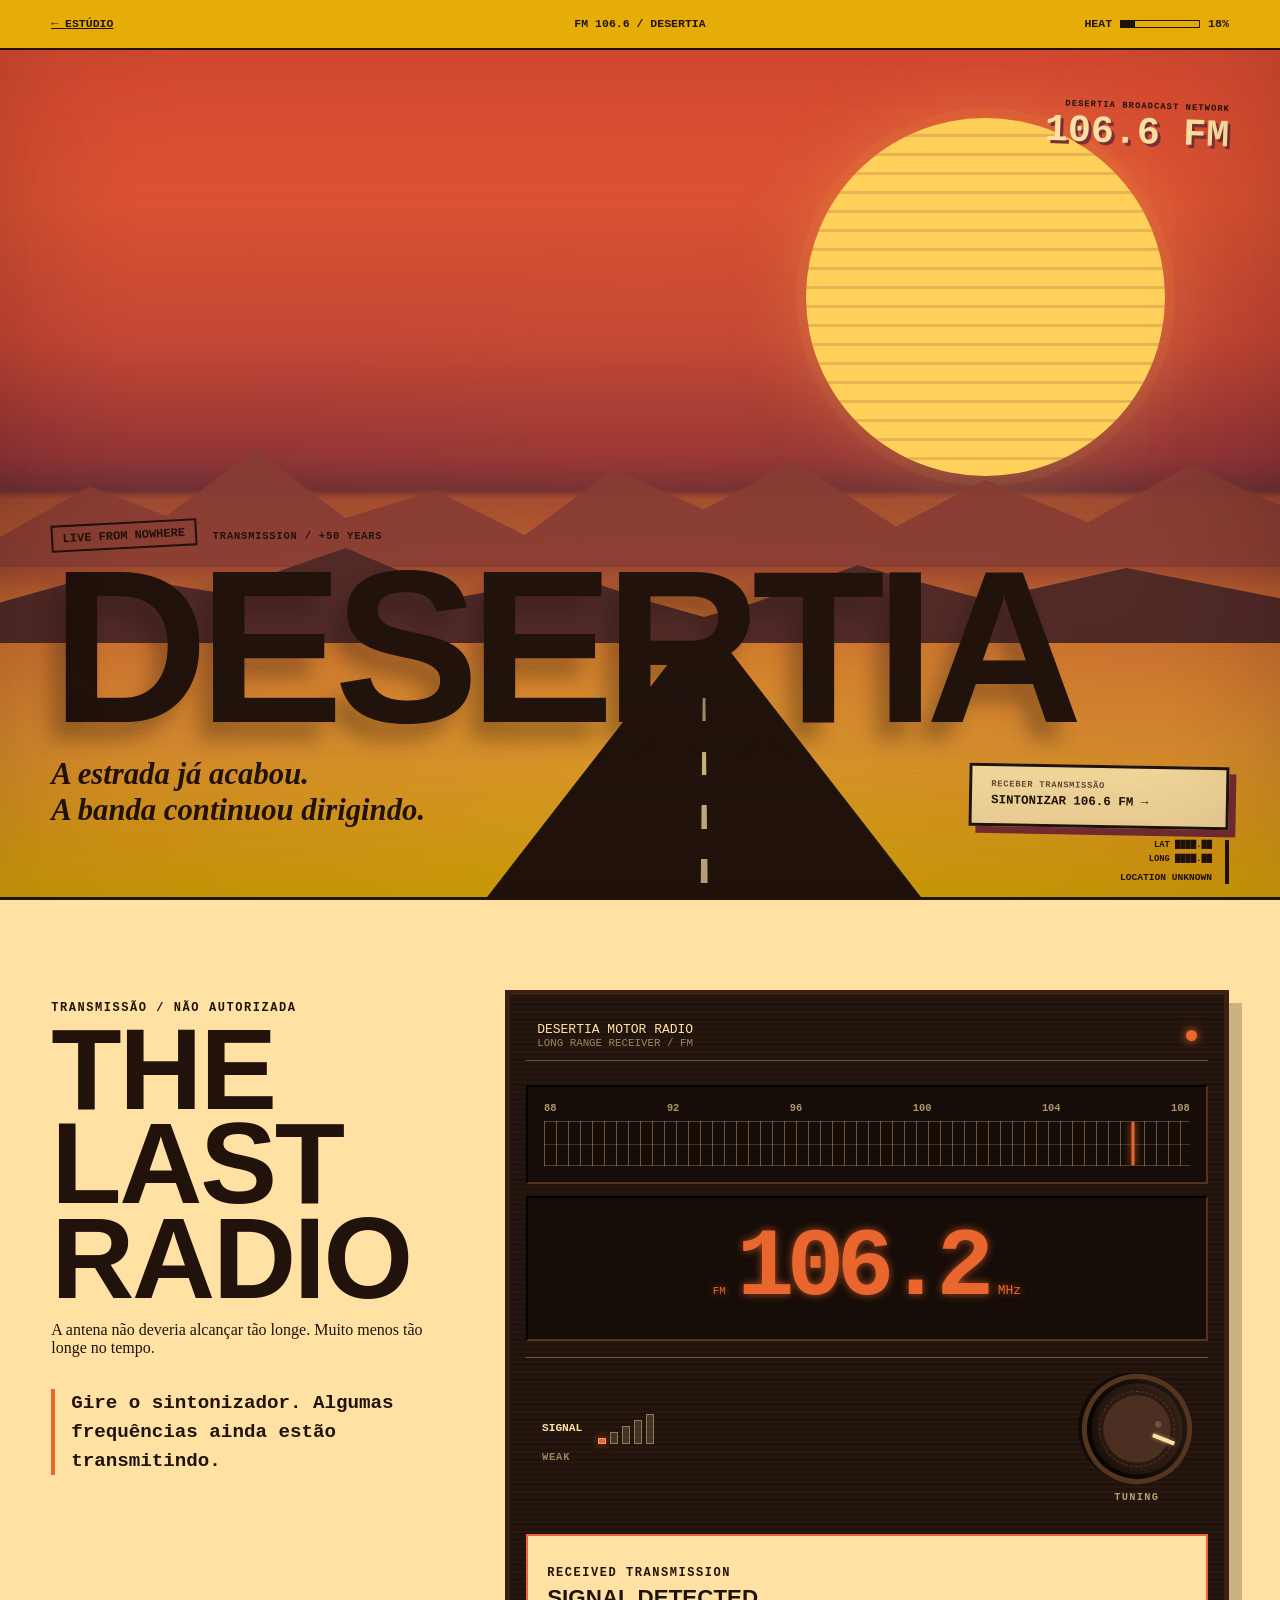
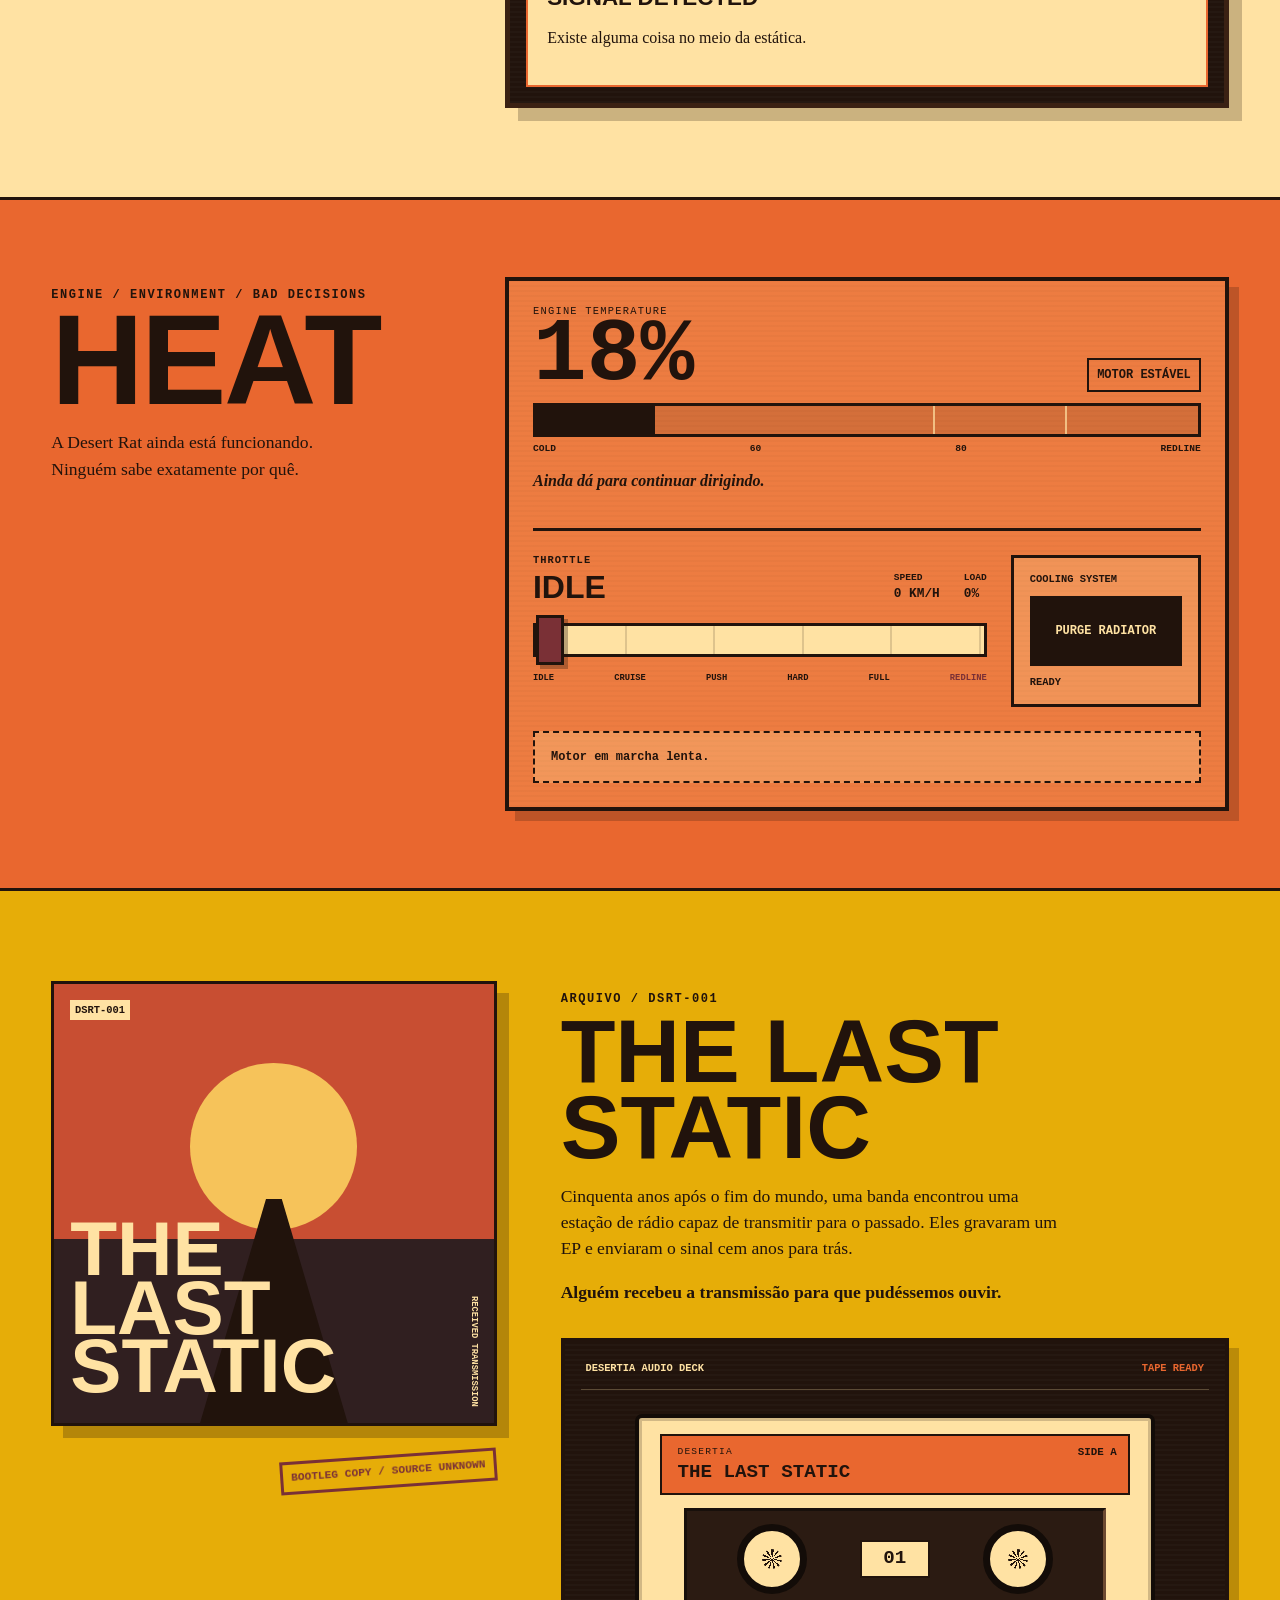
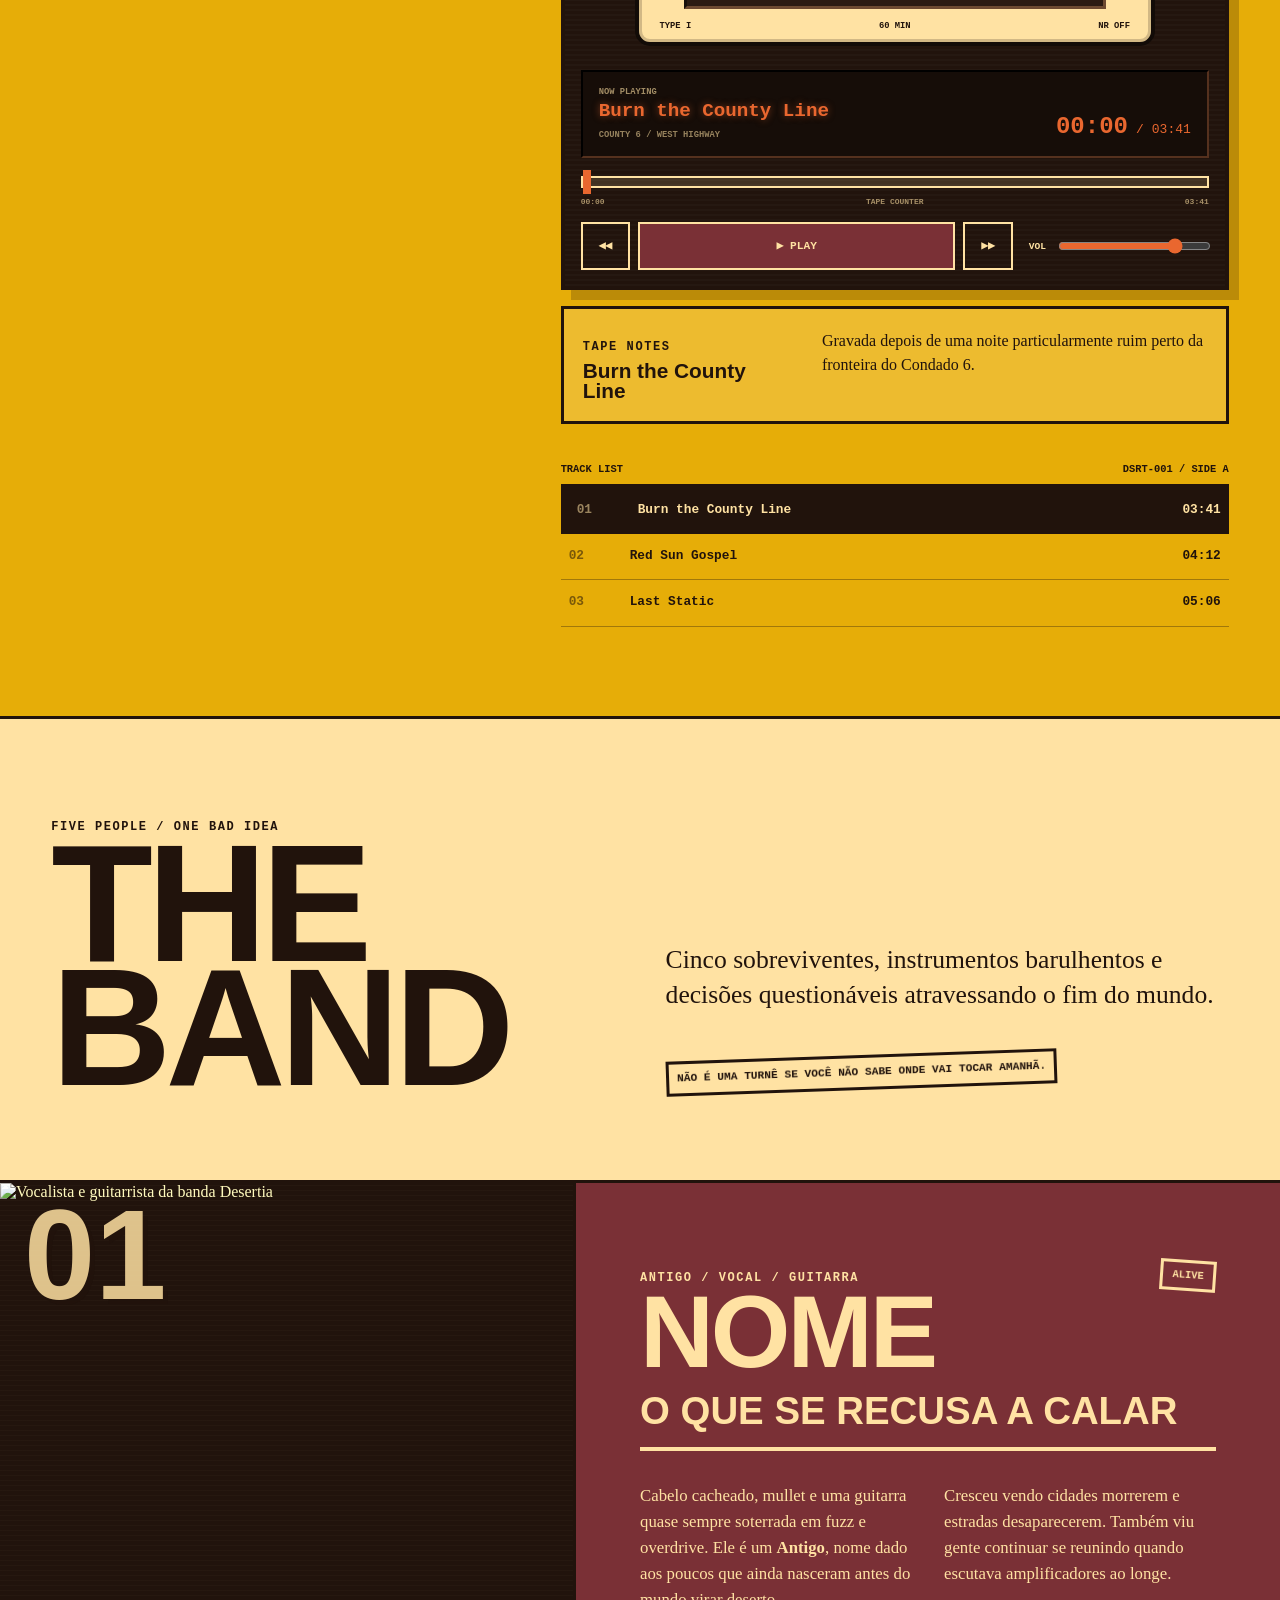
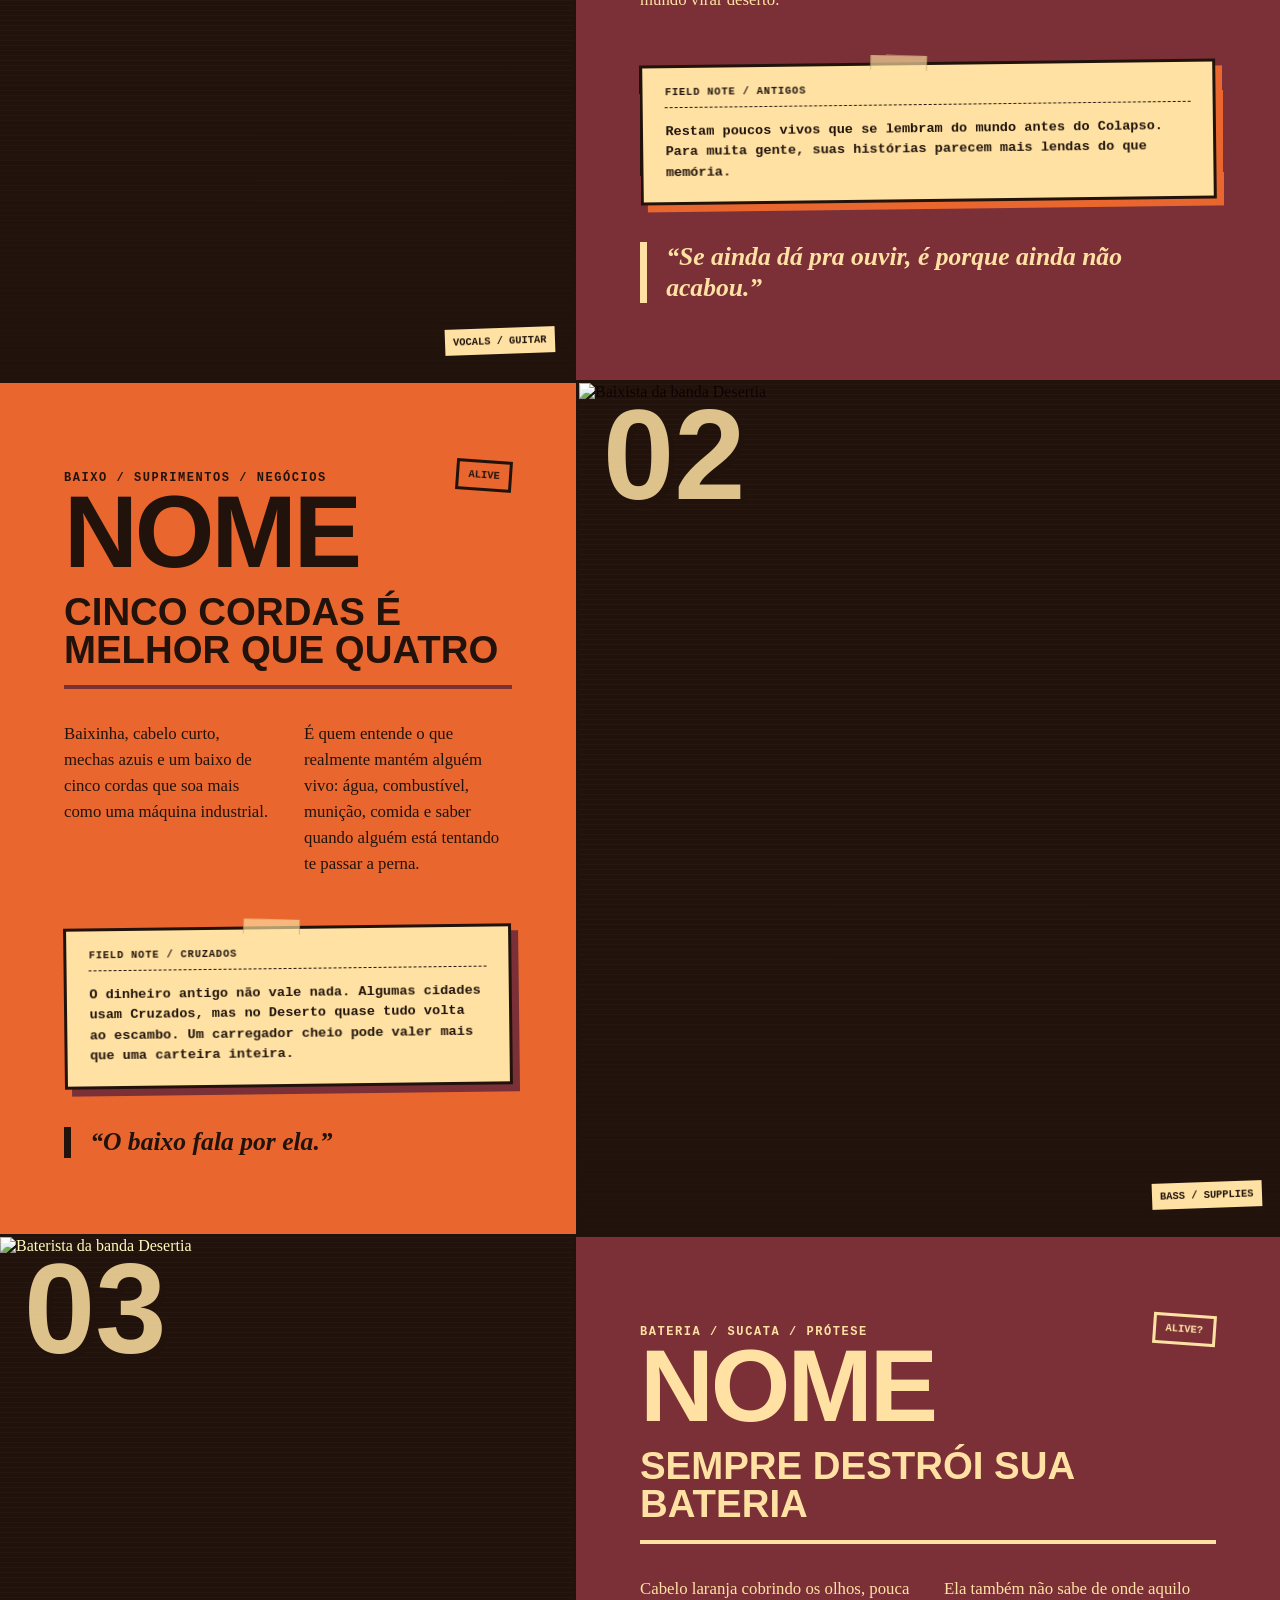
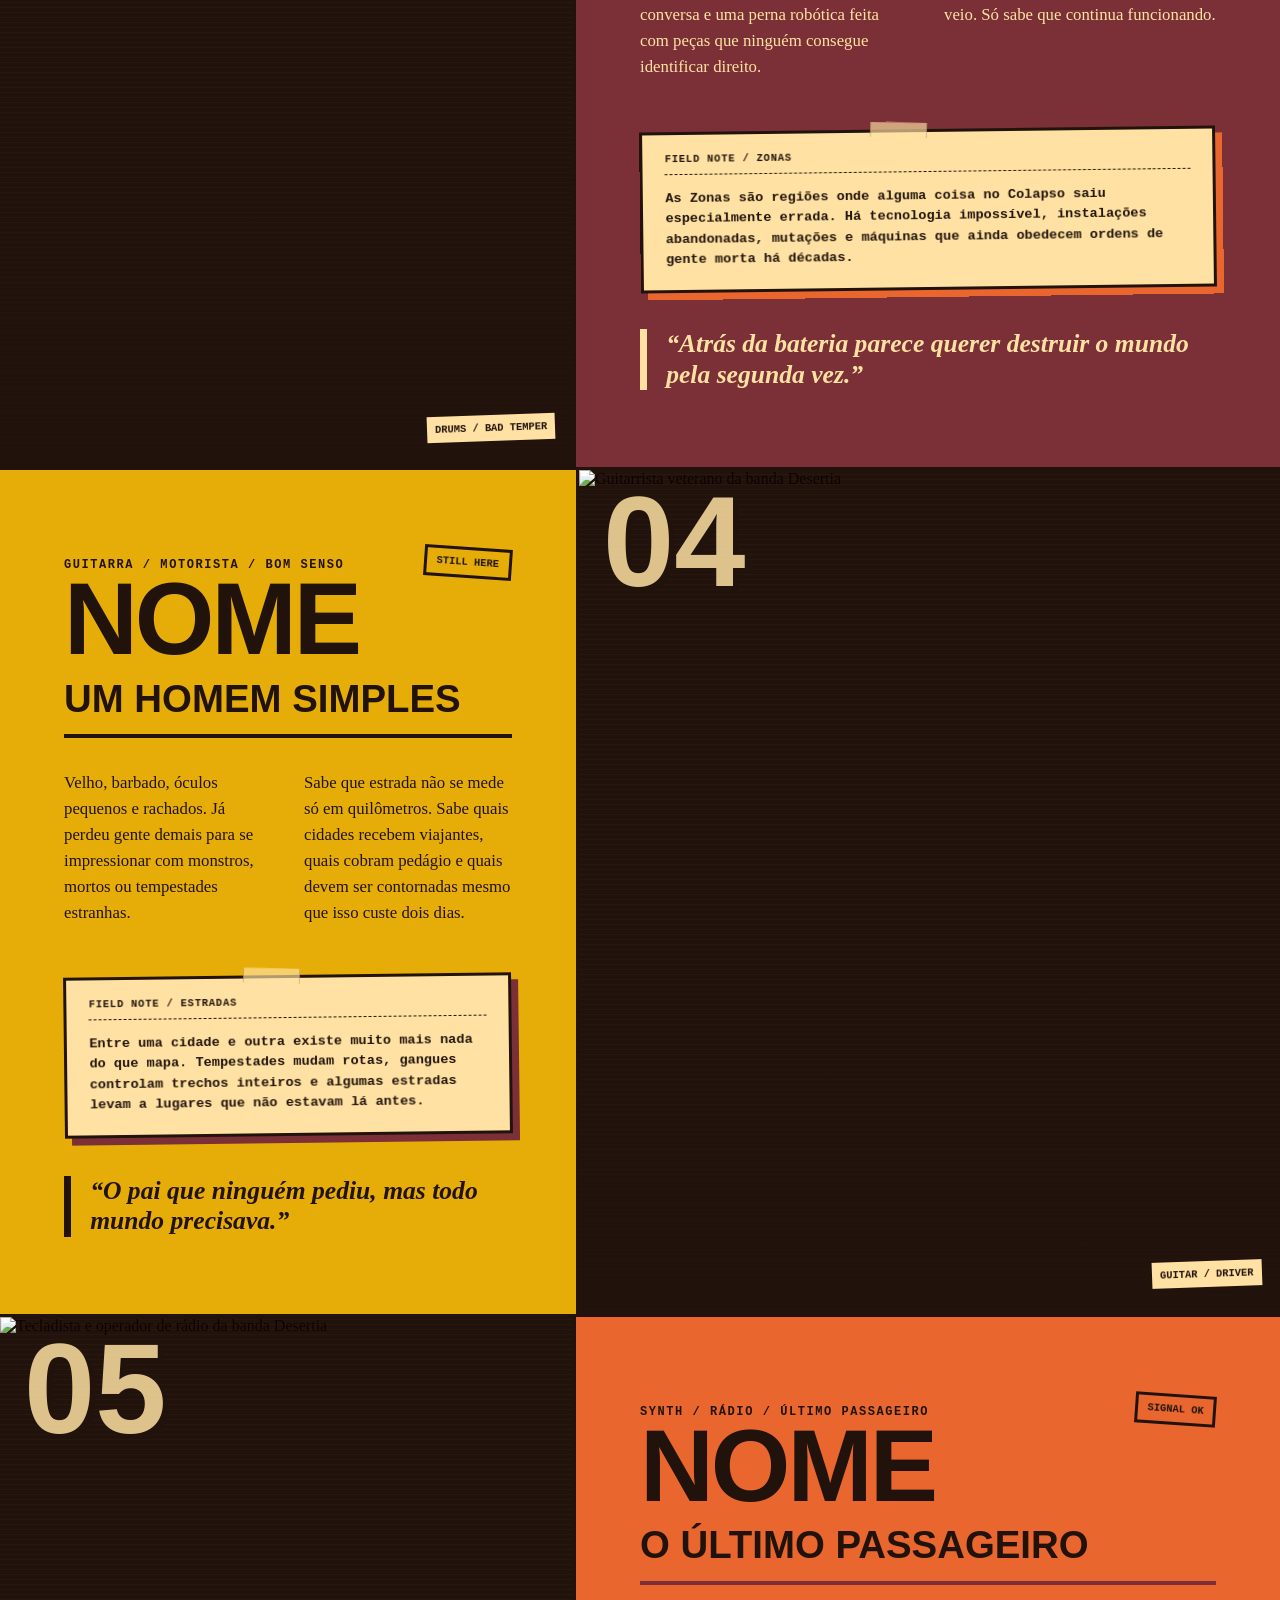
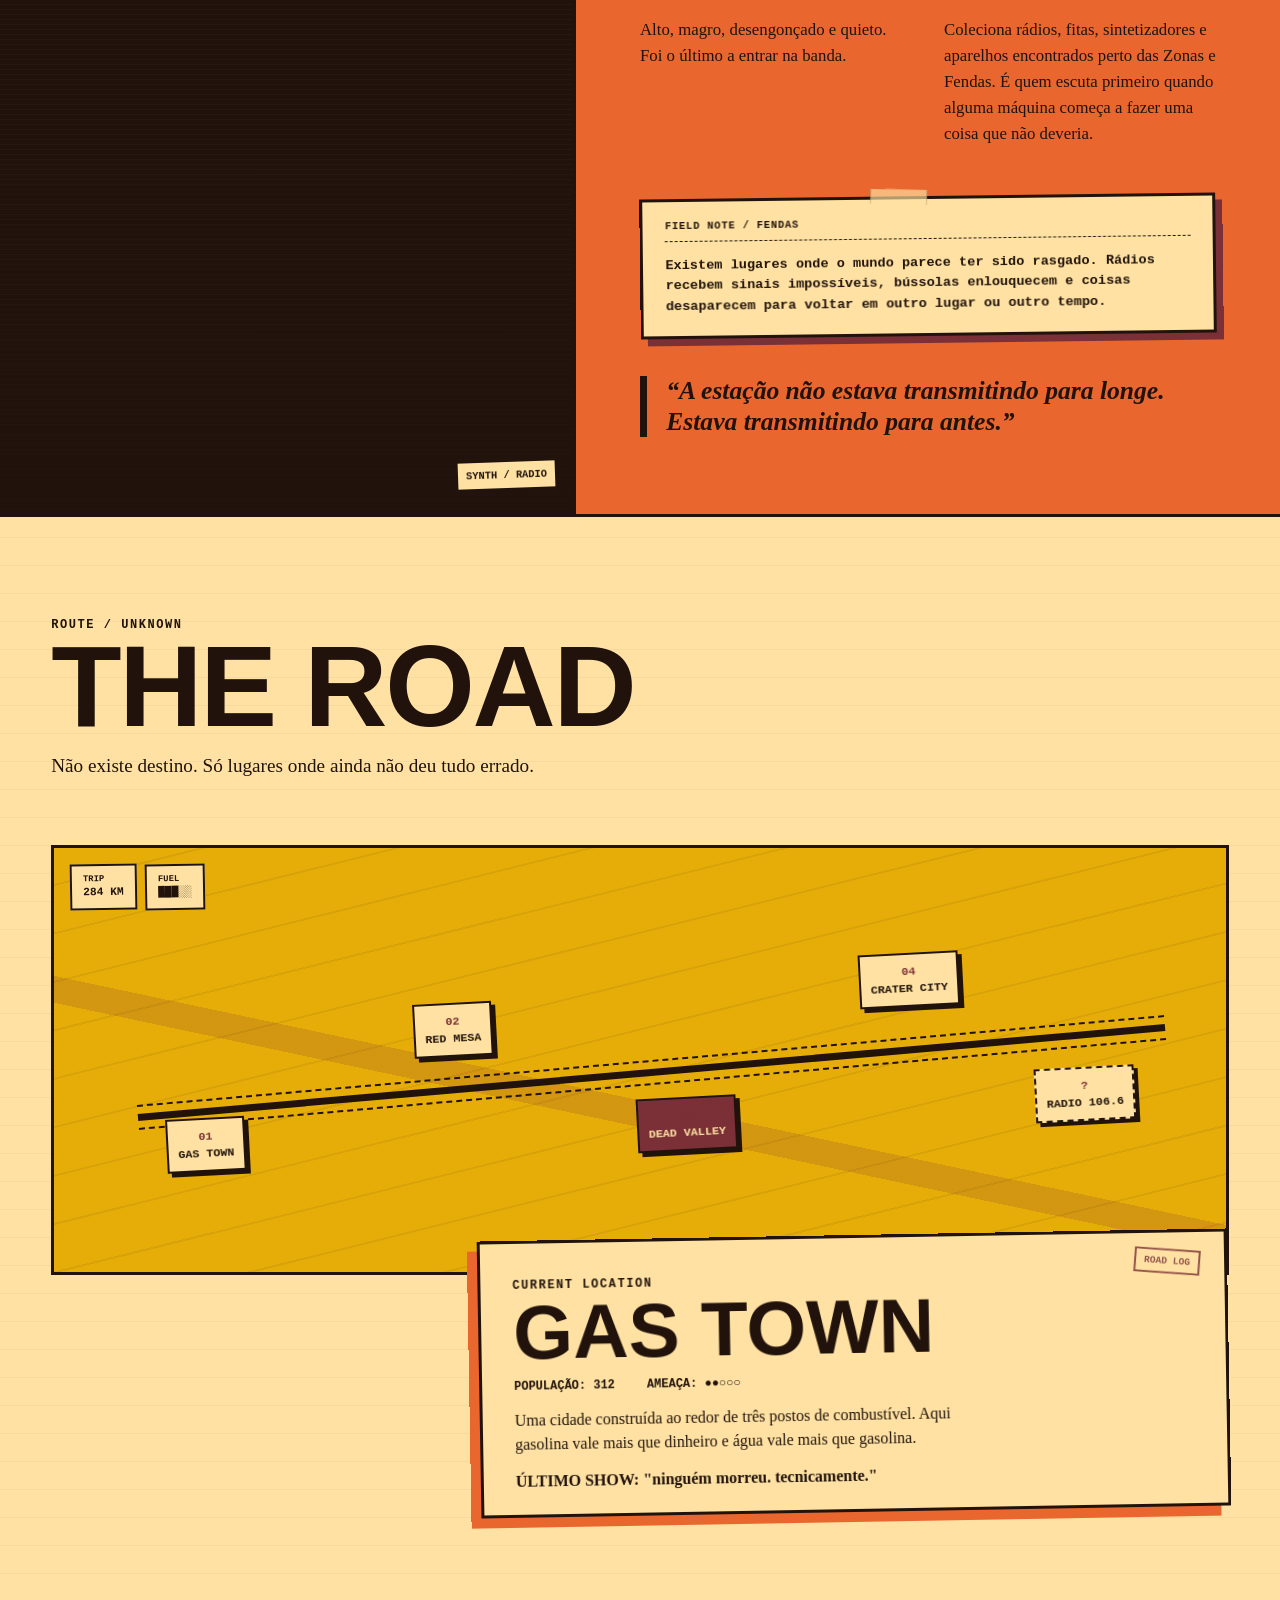
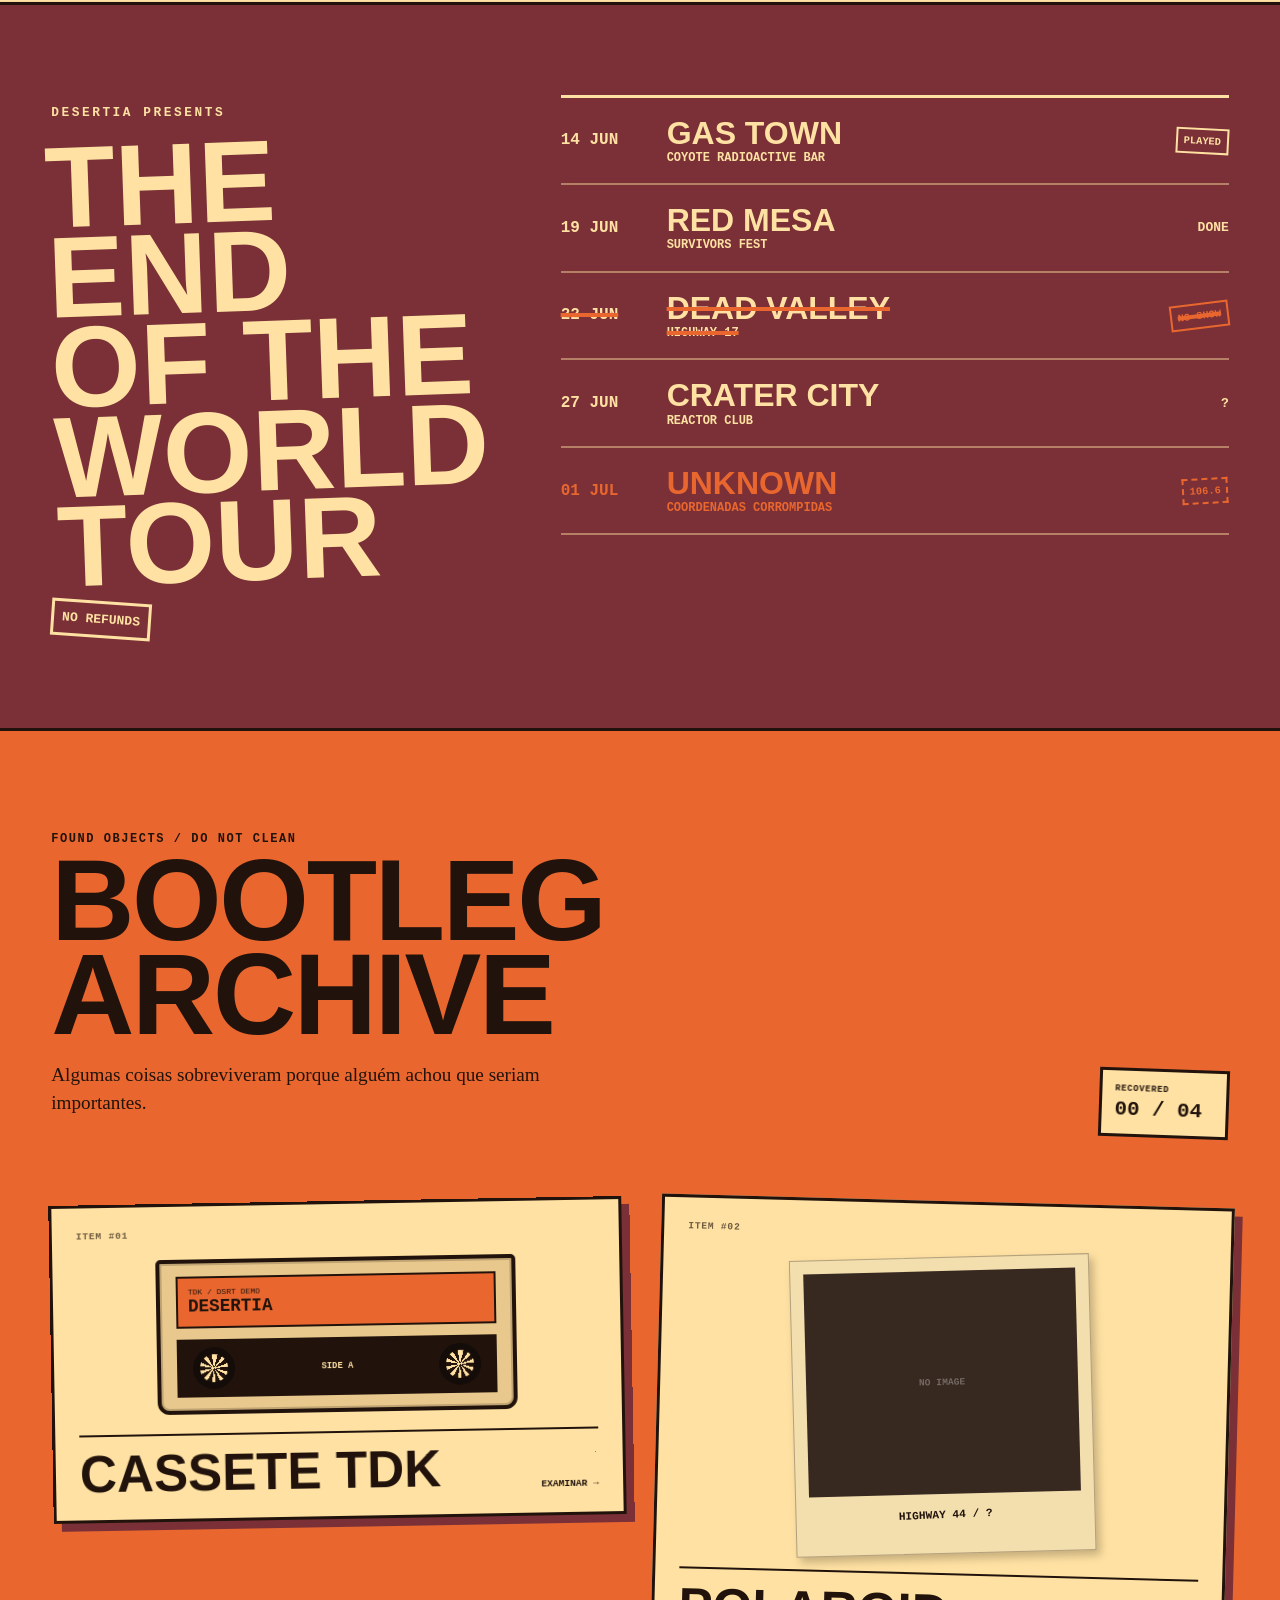
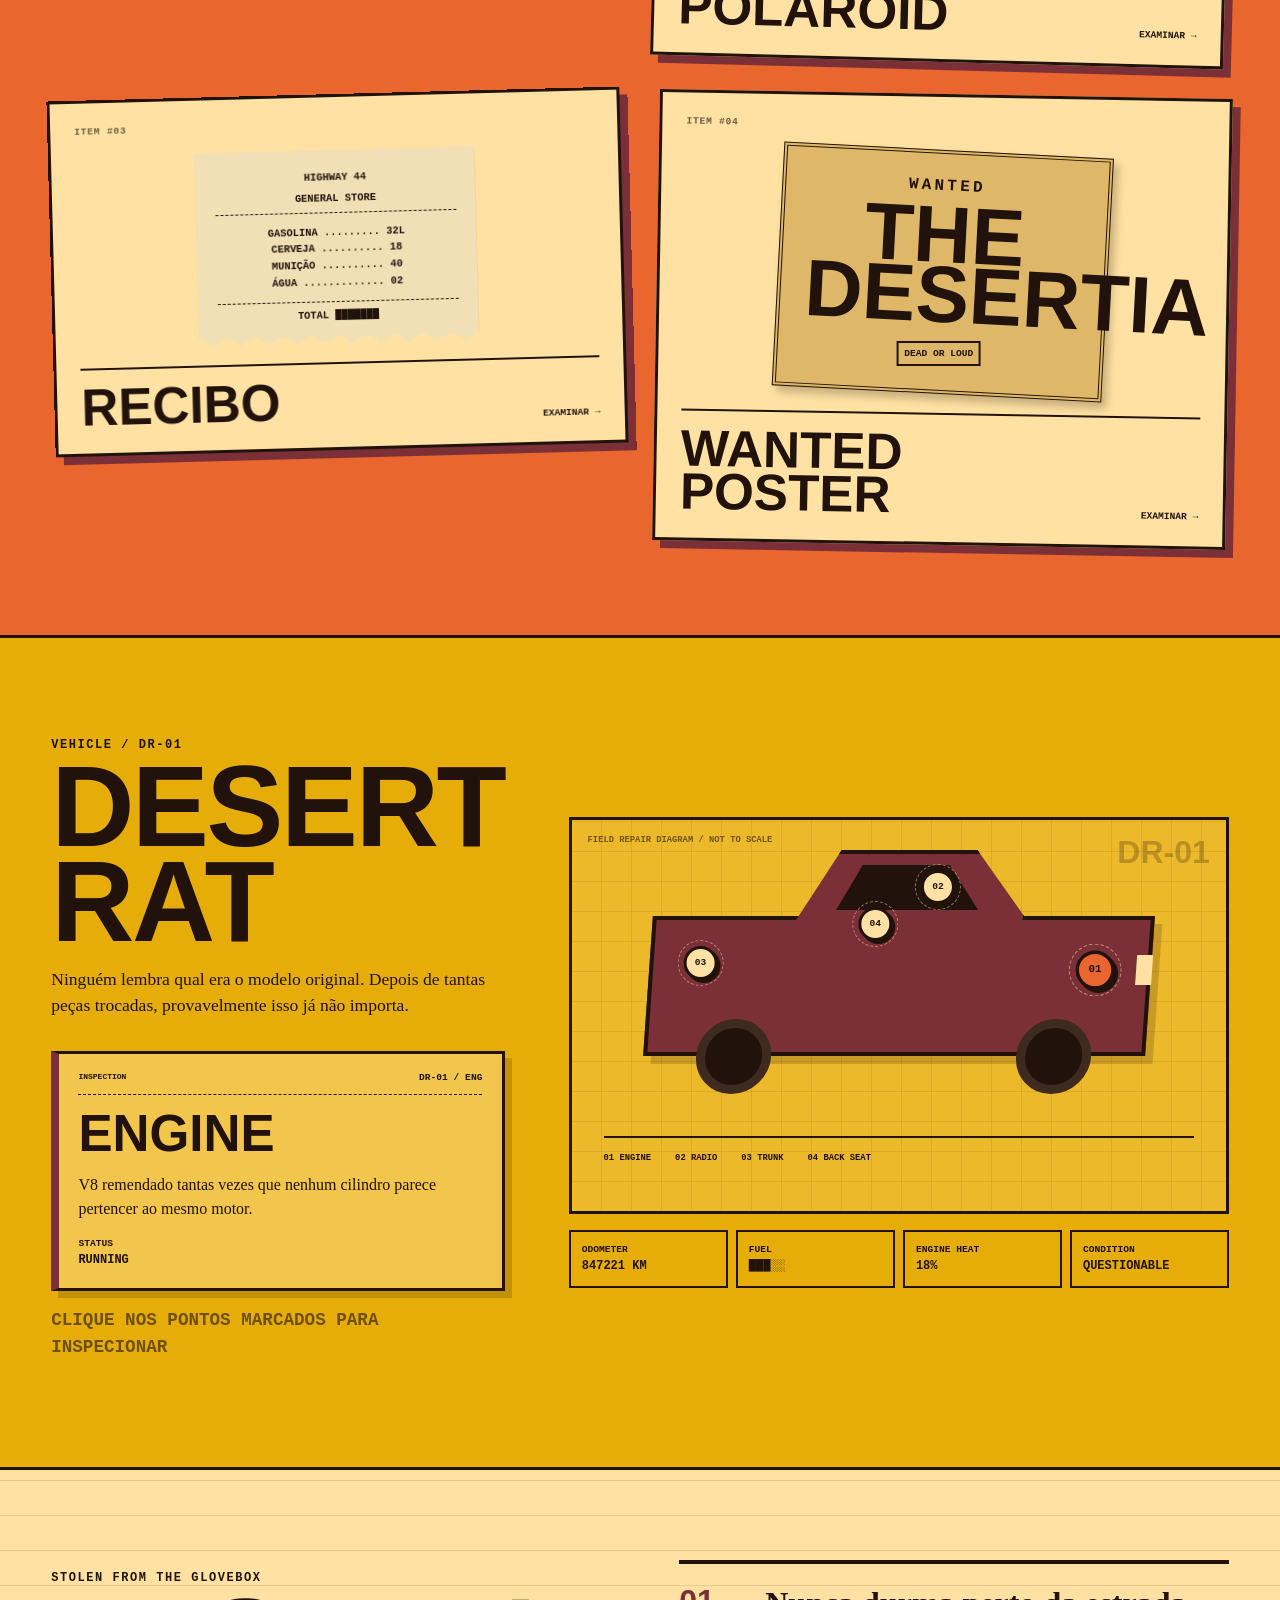
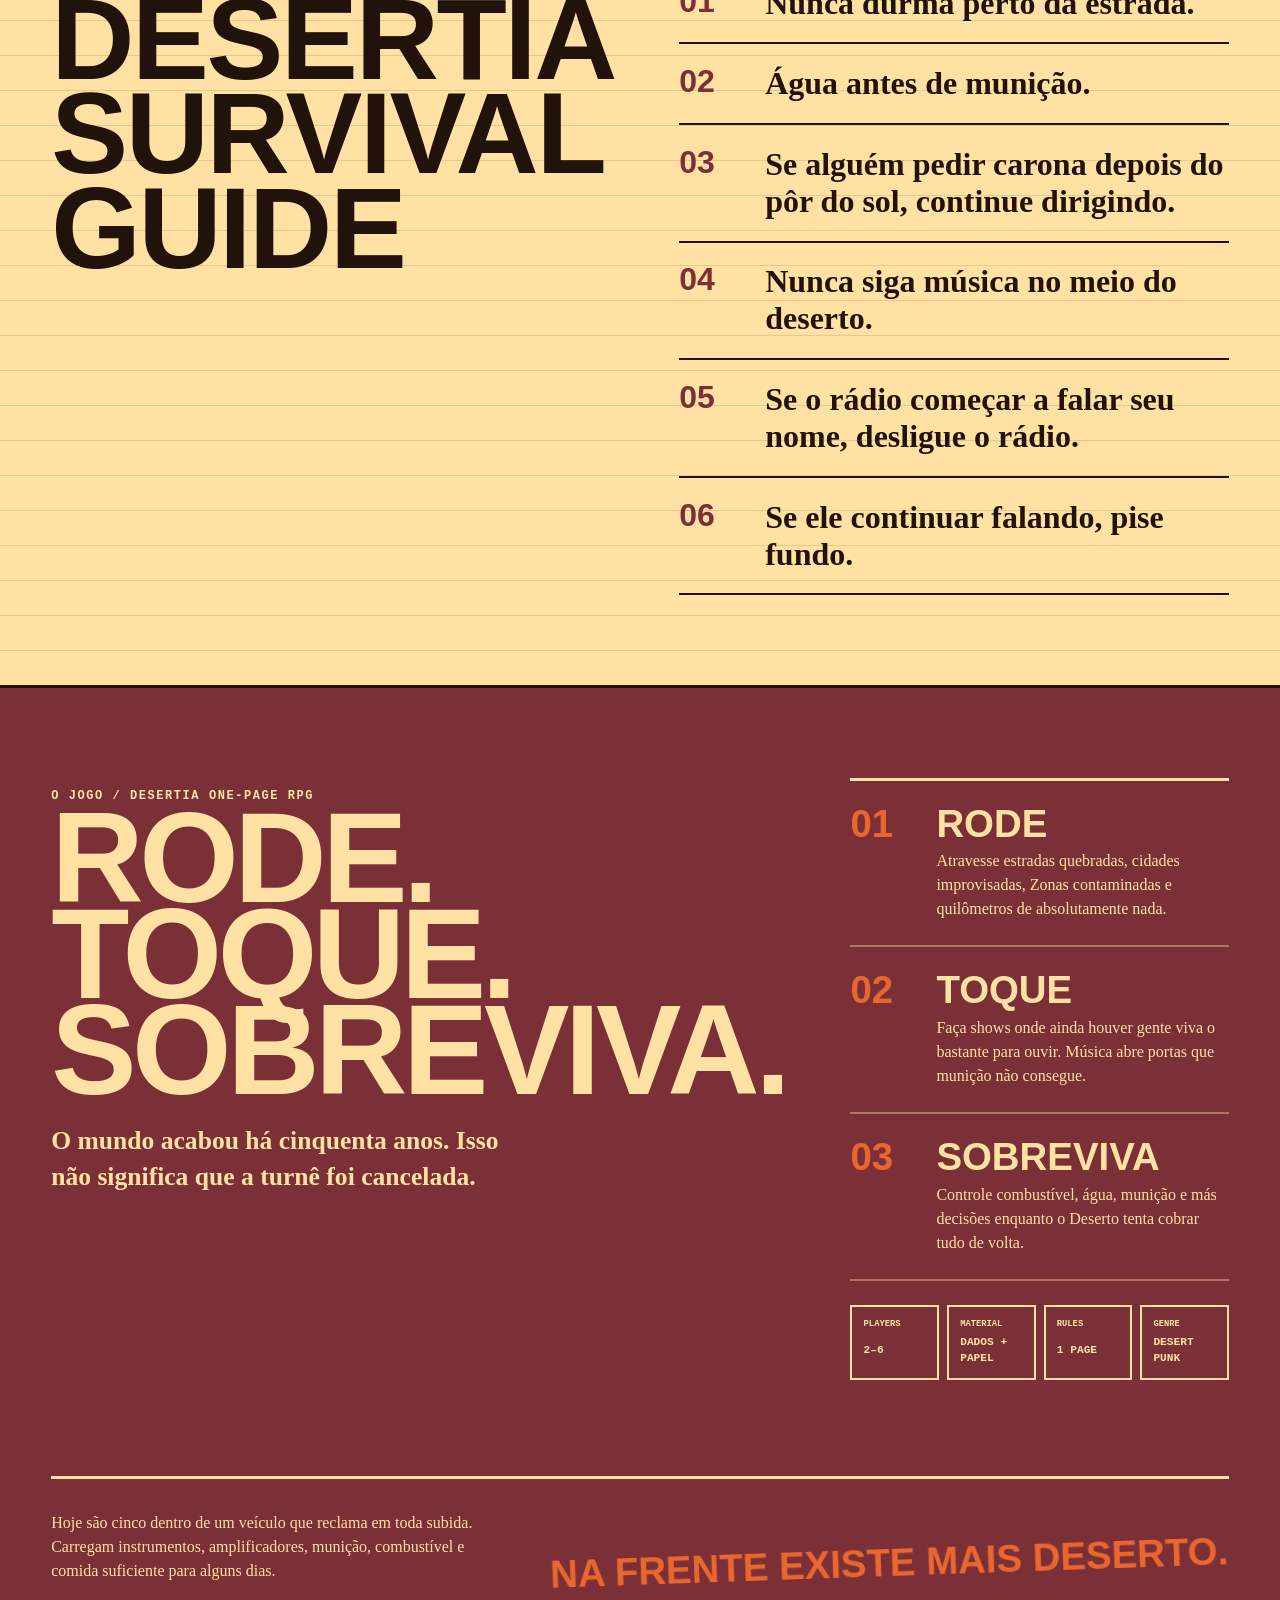
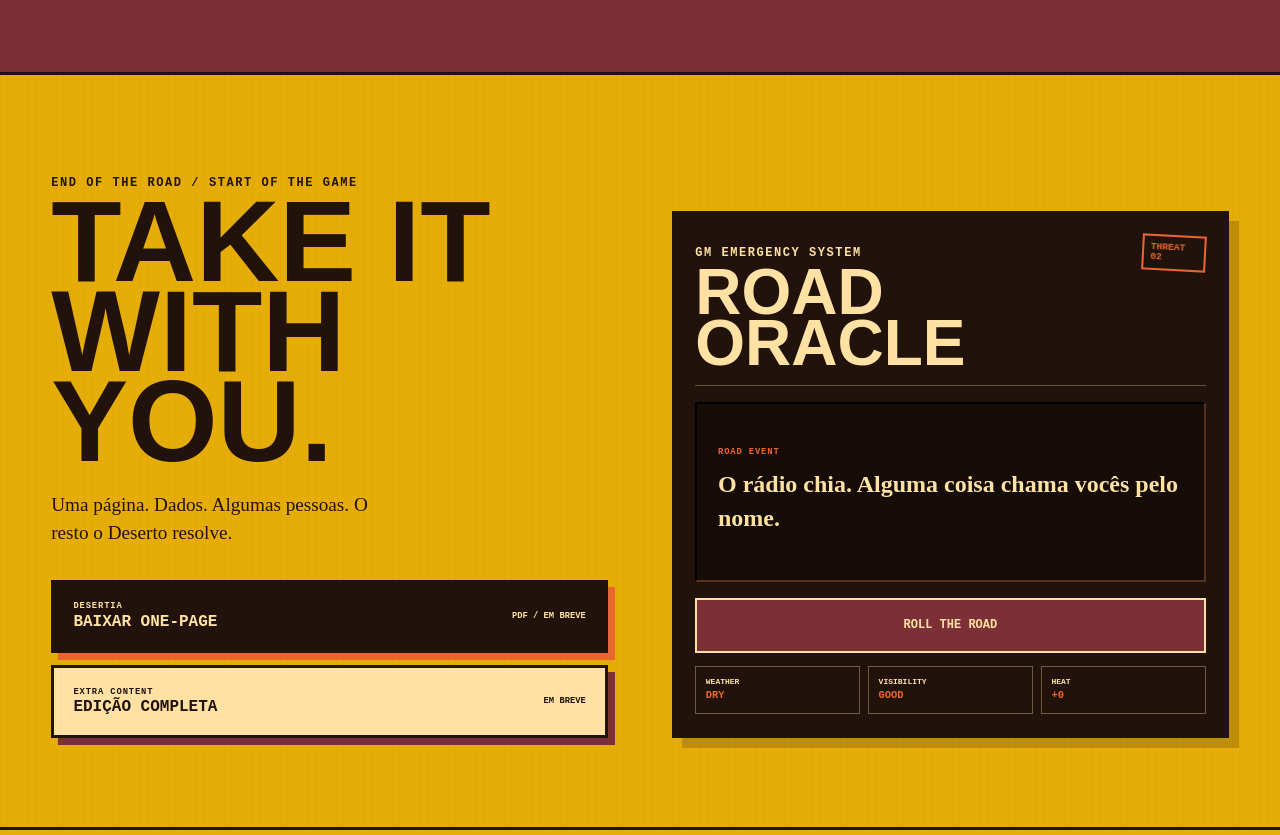
==== commit b4393f3e: "fix: desertia inteiro" ====
--- a/rpg/desertia/index.html
+++ b/rpg/desertia/index.html
@@ -1,1188 +1,1527 @@
 <!doctype html>
 <html lang="pt-BR">
-<head>
-  <meta charset="utf-8">
-  <meta name="viewport" content="width=device-width, initial-scale=1">
-
-  <title>Desertia — AtlaStudioRPG</title>
-
-  <link rel="stylesheet" href="desertia.css">
-  <script src="desertia.js" defer></script>
-</head>
-
-<body>
-
-  <header>
-    <a href="../../">← ESTÚDIO</a>
-
-    <span>FM 106.6 / DESERTIA</span>
-
-    <div class="header-heat">
-      <span>HEAT</span>
-      <div class="heat-mini">
-        <div id="heat-mini-fill"></div>
+  <head>
+    <meta charset="utf-8" />
+    <meta name="viewport" content="width=device-width, initial-scale=1" />
+
+    <title>Desertia — AtlaStudioRPG</title>
+
+    <link rel="stylesheet" href="desertia.css" />
+    <script src="desertia.js" defer></script>
+  </head>
+
+  <body>
+    <header>
+      <a href="../../">← ESTÚDIO</a>
+
+      <span>FM 106.6 / DESERTIA</span>
+
+      <div class="header-heat">
+        <span>HEAT</span>
+        <div class="heat-mini">
+          <div id="heat-mini-fill"></div>
+        </div>
+        <strong id="heat-mini-value">18%</strong>
       </div>
-      <strong id="heat-mini-value">18%</strong>
-    </div>
-  </header>
-
-  <main>
-
-    <!-- HERO -->
-
-    <section class="hero">
-
-      <div class="hero-copy">
-
-        <p class="stamp">LIVE FROM NOWHERE</p>
-
-        <h1>DESERTIA</h1>
-
-        <p class="tagline">
-          A estrada já acabou. A banda continuou dirigindo.
-        </p>
-
-        <button id="tune-in" class="hero-button" type="button">
-          SINTONIZAR 106.6 FM
-        </button>
-
-      </div>
-
-      <div class="hero-warning">
-        <span>SINAL RECEBIDO</span>
-        <strong>+50 ANOS</strong>
-      </div>
-
-    </section>
-
-
-    <!-- RADIO -->
-
-    <section class="radio-section" id="radio">
-
-      <div class="section-title">
-
-        <p class="kicker">TRANSMISSÃO / NÃO AUTORIZADA</p>
-
-        <h2>THE LAST RADIO</h2>
-
-        <p>
-          A antena não deveria alcançar tão longe.
-          Muito menos tão longe no tempo.
-        </p>
-
-      </div>
-
-
-      <div class="radio">
-
-        <div class="radio-top">
-
-          <div>
-            <span>DESERTIA MOTOR RADIO</span>
-            <small>LONG RANGE RECEIVER</small>
-          </div>
-
-          <span class="radio-light"></span>
-
-        </div>
-
-
-        <div class="radio-screen">
-
-          <small>FM</small>
-
-          <strong id="frequency-display">
-            106.6
+    </header>
+
+    <main>
+      <!-- HERO -->
+
+      <!-- HERO -->
+
+      <section class="hero">
+        <div class="hero-sun" aria-hidden="true"></div>
+
+        <div
+          class="hero-mountains hero-mountains-back"
+          aria-hidden="true"
+        ></div>
+        <div
+          class="hero-mountains hero-mountains-front"
+          aria-hidden="true"
+        ></div>
+
+        <div class="hero-horizon" aria-hidden="true"></div>
+
+        <div class="hero-road" aria-hidden="true">
+          <div class="road-stripe"></div>
+        </div>
+
+        <div class="hero-signal">
+          <span> DESERTIA BROADCAST NETWORK </span>
+
+          <strong> 106.6 FM </strong>
+        </div>
+
+        <div class="hero-copy">
+          <div class="hero-meta">
+            <p class="stamp">LIVE FROM NOWHERE</p>
+
+            <span> TRANSMISSION / +50 YEARS </span>
+          </div>
+
+          <h1>DESERTIA</h1>
+
+          <div class="hero-bottom">
+            <p class="tagline">
+              A estrada já acabou.<br />
+              A banda continuou dirigindo.
+            </p>
+
+            <button id="tune-in" class="hero-button" type="button">
+              <span> RECEBER TRANSMISSÃO </span>
+
+              <strong> SINTONIZAR 106.6 FM → </strong>
+            </button>
+          </div>
+        </div>
+
+        <div class="hero-coordinate">
+          <span> LAT ████.██ </span>
+
+          <span> LONG ████.██ </span>
+
+          <strong> LOCATION UNKNOWN </strong>
+        </div>
+      </section>
+
+      <!-- RADIO -->
+      <section class="radio-section" id="radio">
+        <div class="section-title">
+          <p class="kicker">TRANSMISSÃO / NÃO AUTORIZADA</p>
+
+          <h2>THE LAST RADIO</h2>
+
+          <p>
+            A antena não deveria alcançar tão longe. Muito menos tão longe no
+            tempo.
+          </p>
+
+          <p class="radio-instruction">
+            Gire o sintonizador. Algumas frequências ainda estão transmitindo.
+          </p>
+        </div>
+
+        <div class="radio">
+          <div class="radio-top">
+            <div>
+              <span>DESERTIA MOTOR RADIO</span>
+              <small>LONG RANGE RECEIVER / FM</small>
+            </div>
+
+            <span class="radio-light"></span>
+          </div>
+
+          <div class="radio-dial">
+            <div class="frequency-scale">
+              <span>88</span>
+              <span>92</span>
+              <span>96</span>
+              <span>100</span>
+              <span>104</span>
+              <span>108</span>
+            </div>
+
+            <div class="frequency-line">
+              <div id="frequency-needle" class="frequency-needle"></div>
+            </div>
+          </div>
+
+          <div class="radio-screen">
+            <small>FM</small>
+
+            <strong id="frequency-display"> 106.6 </strong>
+
+            <span>MHz</span>
+          </div>
+
+          <div class="radio-bottom">
+            <div class="signal-area">
+              <span class="signal-label"> SIGNAL </span>
+
+              <div class="signal-bars" id="signal-bars">
+                <i></i>
+                <i></i>
+                <i></i>
+                <i></i>
+                <i></i>
+              </div>
+
+              <span id="signal-status" class="signal-status"> SEARCHING </span>
+            </div>
+
+            <div class="tuner-area">
+              <div
+                id="radio-knob"
+                class="radio-knob"
+                role="slider"
+                tabindex="0"
+                aria-label="Sintonizador FM"
+                aria-valuemin="87.5"
+                aria-valuemax="108"
+                aria-valuenow="106.6"
+              >
+                <div class="knob-marker"></div>
+              </div>
+
+              <span> TUNING </span>
+            </div>
+          </div>
+
+          <div class="transmission">
+            <p class="kicker">RECEIVED TRANSMISSION</p>
+
+            <strong id="transmission-title"> THE LAST STATIC </strong>
+
+            <p id="transmission-text">Uma transmissão atravessa a estática.</p>
+          </div>
+
+          <audio id="radio-audio" preload="auto"></audio>
+        </div>
+      </section>
+
+      <!-- HEAT -->
+
+      <section class="heat-section">
+        <div class="heat-heading">
+          <p class="kicker">ENGINE / ENVIRONMENT / BAD DECISIONS</p>
+
+          <h2>HEAT</h2>
+
+          <p>
+            A Desert Rat ainda está funcionando. Ninguém sabe exatamente por
+            quê.
+          </p>
+        </div>
+
+        <div class="heat-system">
+          <div class="heat-readout">
+            <div>
+              <small>ENGINE TEMPERATURE</small>
+
+              <strong id="heat-value"> 18% </strong>
+            </div>
+
+            <span id="heat-status"> MOTOR ESTÁVEL </span>
+          </div>
+
+          <div class="heat-bar">
+            <div id="heat-fill"></div>
+
+            <div class="heat-danger-line heat-danger-60"></div>
+            <div class="heat-danger-line heat-danger-80"></div>
+          </div>
+
+          <div class="heat-scale">
+            <span>COLD</span>
+            <span>60</span>
+            <span>80</span>
+            <span>REDLINE</span>
+          </div>
+
+          <p id="heat-message">Ainda dá para continuar dirigindo.</p>
+
+          <!-- ENGINE CONTROLS -->
+
+          <div class="engine-controls">
+            <div class="throttle-control">
+              <div class="control-header">
+                <div>
+                  <small>THROTTLE</small>
+
+                  <strong id="throttle-label"> IDLE </strong>
+                </div>
+
+                <div class="engine-data">
+                  <span>
+                    SPEED
+                    <strong id="speed-value"> 0 KM/H </strong>
+                  </span>
+
+                  <span>
+                    LOAD
+                    <strong id="load-value"> 0% </strong>
+                  </span>
+                </div>
+              </div>
+
+              <input
+                id="throttle"
+                class="throttle"
+                type="range"
+                min="0"
+                max="5"
+                step="1"
+                value="0"
+                aria-label="Acelerador da Desert Rat"
+              />
+
+              <div class="throttle-scale">
+                <span>IDLE</span>
+                <span>CRUISE</span>
+                <span>PUSH</span>
+                <span>HARD</span>
+                <span>FULL</span>
+                <span>REDLINE</span>
+              </div>
+            </div>
+
+            <div class="cooling-control">
+              <small>COOLING SYSTEM</small>
+
+              <button id="purge-radiator" type="button">PURGE RADIATOR</button>
+
+              <span id="radiator-status"> READY </span>
+            </div>
+          </div>
+
+          <output id="engine-event" class="engine-event">
+            Motor em marcha lenta.
+          </output>
+        </div>
+      </section>
+
+      <!-- ALBUM -->
+
+      <!-- ALBUM -->
+
+      <section class="record">
+        <div class="record-art">
+          <div class="cover" aria-hidden="true">
+            <div class="sun"></div>
+            <div class="road"></div>
+
+            <span class="cover-code"> DSRT-001 </span>
+
+            <strong>
+              THE<br />
+              LAST<br />
+              STATIC
+            </strong>
+
+            <small> RECEIVED TRANSMISSION </small>
+          </div>
+
+          <div class="bootleg-stamp">BOOTLEG COPY / SOURCE UNKNOWN</div>
+        </div>
+
+        <div class="album">
+          <p class="kicker">ARQUIVO / DSRT-001</p>
+
+          <h2>THE LAST STATIC</h2>
+
+          <p>
+            Cinquenta anos após o fim do mundo, uma banda encontrou uma estação
+            de rádio capaz de transmitir para o passado. Eles gravaram um EP e
+            enviaram o sinal cem anos para trás.
+          </p>
+
+          <p>
+            <b> Alguém recebeu a transmissão para que pudéssemos ouvir. </b>
+          </p>
+
+          <!-- CASSETTE -->
+
+          <div id="cassette-player" class="cassette-player">
+            <div class="deck-header">
+              <span> DESERTIA AUDIO DECK </span>
+
+              <span id="deck-status"> TAPE READY </span>
+            </div>
+
+            <div class="cassette">
+              <div class="cassette-label">
+                <span> DESERTIA </span>
+
+                <strong> THE LAST STATIC </strong>
+
+                <small id="cassette-side"> SIDE A </small>
+              </div>
+
+              <div class="tape-window">
+                <div class="reel reel-left">
+                  <div class="reel-inner"></div>
+                </div>
+
+                <div class="tape-center">
+                  <span id="cassette-track-number"> 01 </span>
+                </div>
+
+                <div class="reel reel-right">
+                  <div class="reel-inner"></div>
+                </div>
+              </div>
+
+              <div class="cassette-bottom">
+                <span>TYPE I</span>
+                <span>60 MIN</span>
+                <span>NR OFF</span>
+              </div>
+            </div>
+
+            <!-- DISPLAY -->
+
+            <div class="track-display">
+              <div>
+                <small> NOW PLAYING </small>
+
+                <strong id="now-playing"> — </strong>
+
+                <span id="track-location"> TRANSMISSION SOURCE UNKNOWN </span>
+              </div>
+
+              <div class="time-display">
+                <strong id="current-time"> 00:00 </strong>
+
+                <span>/</span>
+
+                <span id="total-time"> 00:00 </span>
+              </div>
+            </div>
+
+            <!-- PROGRESS -->
+
+            <div class="progress-area">
+              <input
+                id="track-progress"
+                class="track-progress"
+                type="range"
+                min="0"
+                max="100"
+                value="0"
+                step="0.1"
+                aria-label="Progresso da música"
+              />
+
+              <div class="progress-labels">
+                <span>00:00</span>
+                <span>TAPE COUNTER</span>
+                <span id="progress-duration"> 00:00 </span>
+              </div>
+            </div>
+
+            <!-- CONTROLS -->
+
+            <div class="deck-controls">
+              <div class="transport-controls">
+                <button id="prev" type="button" aria-label="Faixa anterior">
+                  ◀◀
+                </button>
+
+                <button id="play" class="play-button" type="button">
+                  ▶ PLAY
+                </button>
+
+                <button id="next" type="button" aria-label="Próxima faixa">
+                  ▶▶
+                </button>
+              </div>
+
+              <div class="volume-control">
+                <span> VOL </span>
+
+                <input
+                  id="music-volume"
+                  type="range"
+                  min="0"
+                  max="1"
+                  step="0.01"
+                  value="0.8"
+                  aria-label="Volume"
+                />
+              </div>
+            </div>
+          </div>
+
+          <!-- TRACK INFORMATION -->
+
+          <div class="track-file">
+            <div>
+              <p class="kicker">TAPE NOTES</p>
+
+              <strong id="track-file-title"> BURN THE COUNTY LINE </strong>
+            </div>
+
+            <p id="track-file-text">
+              Gravada depois de uma noite particularmente ruim perto da
+              fronteira do Condado 6.
+            </p>
+          </div>
+
+          <!-- PLAYLIST -->
+
+          <div class="tracklist-header">
+            <span> TRACK LIST </span>
+
+            <span> DSRT-001 / SIDE A </span>
+          </div>
+
+          <ol id="playlist" class="playlist"></ol>
+
+          <!-- SECRET -->
+
+          <div id="audio-anomaly" class="audio-anomaly" hidden>
+            <small> ⚠ SIGNAL DETECTED INSIDE AUDIO </small>
+
+            <strong> "VOCÊS ESTÃO OUVINDO ISSO ANTES DE NÓS." </strong>
+
+            <span> SOURCE TIMESTAMP DOES NOT MATCH RECORDING </span>
+          </div>
+
+          <audio id="audio" preload="metadata"></audio>
+        </div>
+      </section>
+      <!-- BAND -->
+
+      <section class="band-heading">
+        <div>
+          <p class="kicker">FIVE PEOPLE / ONE BAD IDEA</p>
+
+          <h2>THE BAND</h2>
+        </div>
+
+        <div class="band-heading-copy">
+          <p>
+            Cinco sobreviventes, instrumentos barulhentos e decisões
+            questionáveis atravessando o fim do mundo.
+          </p>
+
+          <strong>
+            NÃO É UMA TURNÊ SE VOCÊ NÃO SABE ONDE VAI TOCAR AMANHÃ.
           </strong>
-
-          <span>MHz</span>
-
-        </div>
-
-
-        <div class="signal-meter">
-
-          <span>SIGNAL</span>
-
-          <div class="signal-bars" id="signal-bars">
-            <i></i>
-            <i></i>
-            <i></i>
-            <i></i>
-            <i></i>
-          </div>
-
-        </div>
-
-
-        <div class="radio-controls">
-
-          <button id="freq-down" type="button">
-            ◀ SEEK
+        </div>
+      </section>
+
+      <!-- MEMBER 01 -->
+
+      <section class="band-member member-wine">
+        <div class="member-photo">
+          <img
+            src="assets/images/band/vocal-guitar.jpg"
+            alt="Vocalista e guitarrista da banda Desertia"
+          />
+
+          <span class="member-number"> 01 </span>
+
+          <span class="member-instrument"> VOCALS / GUITAR </span>
+        </div>
+
+        <div class="member-file">
+          <div class="member-header">
+            <div>
+              <p class="kicker">ANTIGO / VOCAL / GUITARRA</p>
+
+              <h3>NOME</h3>
+            </div>
+
+            <span class="member-status"> ALIVE </span>
+          </div>
+
+          <p class="member-title">O QUE SE RECUSA A CALAR</p>
+
+          <div class="member-description">
+            <p>
+              Cabelo cacheado, mullet e uma guitarra quase sempre soterrada em
+              fuzz e overdrive. Ele é um <b>Antigo</b>, nome dado aos poucos que
+              ainda nasceram antes do mundo virar deserto.
+            </p>
+
+            <p>
+              Cresceu vendo cidades morrerem e estradas desaparecerem. Também
+              viu gente continuar se reunindo quando escutava amplificadores ao
+              longe.
+            </p>
+          </div>
+
+          <aside class="world-note">
+            <span>FIELD NOTE / ANTIGOS</span>
+
+            <p>
+              Restam poucos vivos que se lembram do mundo antes do Colapso. Para
+              muita gente, suas histórias parecem mais lendas do que memória.
+            </p>
+          </aside>
+
+          <blockquote>
+            “Se ainda dá pra ouvir, é porque ainda não acabou.”
+          </blockquote>
+        </div>
+      </section>
+
+      <!-- MEMBER 02 -->
+
+      <section class="band-member member-orange reverse">
+        <div class="member-photo">
+          <img
+            src="assets/images/band/bass.jpg"
+            alt="Baixista da banda Desertia"
+          />
+
+          <span class="member-number"> 02 </span>
+
+          <span class="member-instrument"> BASS / SUPPLIES </span>
+        </div>
+
+        <div class="member-file">
+          <div class="member-header">
+            <div>
+              <p class="kicker">BAIXO / SUPRIMENTOS / NEGÓCIOS</p>
+
+              <h3>NOME</h3>
+            </div>
+
+            <span class="member-status"> ALIVE </span>
+          </div>
+
+          <p class="member-title">CINCO CORDAS É MELHOR QUE QUATRO</p>
+
+          <div class="member-description">
+            <p>
+              Baixinha, cabelo curto, mechas azuis e um baixo de cinco cordas
+              que soa mais como uma máquina industrial.
+            </p>
+
+            <p>
+              É quem entende o que realmente mantém alguém vivo: água,
+              combustível, munição, comida e saber quando alguém está tentando
+              te passar a perna.
+            </p>
+          </div>
+
+          <aside class="world-note">
+            <span>FIELD NOTE / CRUZADOS</span>
+
+            <p>
+              O dinheiro antigo não vale nada. Algumas cidades usam
+              <b>Cruzados</b>, mas no Deserto quase tudo volta ao escambo. Um
+              carregador cheio pode valer mais que uma carteira inteira.
+            </p>
+          </aside>
+
+          <blockquote>“O baixo fala por ela.”</blockquote>
+        </div>
+      </section>
+
+      <!-- MEMBER 03 -->
+
+      <section class="band-member member-wine">
+        <div class="member-photo">
+          <img
+            src="assets/images/band/drums.jpg"
+            alt="Baterista da banda Desertia"
+          />
+
+          <span class="member-number"> 03 </span>
+
+          <span class="member-instrument"> DRUMS / BAD TEMPER </span>
+        </div>
+
+        <div class="member-file">
+          <div class="member-header">
+            <div>
+              <p class="kicker">BATERIA / SUCATA / PRÓTESE</p>
+
+              <h3>NOME</h3>
+            </div>
+
+            <span class="member-status"> ALIVE? </span>
+          </div>
+
+          <p class="member-title">SEMPRE DESTRÓI SUA BATERIA</p>
+
+          <div class="member-description">
+            <p>
+              Cabelo laranja cobrindo os olhos, pouca conversa e uma perna
+              robótica feita com peças que ninguém consegue identificar direito.
+            </p>
+
+            <p>
+              Ela também não sabe de onde aquilo veio. Só sabe que continua
+              funcionando.
+            </p>
+          </div>
+
+          <aside class="world-note">
+            <span>FIELD NOTE / ZONAS</span>
+
+            <p>
+              As <b>Zonas</b> são regiões onde alguma coisa no Colapso saiu
+              especialmente errada. Há tecnologia impossível, instalações
+              abandonadas, mutações e máquinas que ainda obedecem ordens de
+              gente morta há décadas.
+            </p>
+          </aside>
+
+          <blockquote>
+            “Atrás da bateria parece querer destruir o mundo pela segunda vez.”
+          </blockquote>
+        </div>
+      </section>
+
+      <!-- MEMBER 04 -->
+
+      <section class="band-member member-sand reverse">
+        <div class="member-photo">
+          <img
+            src="assets/images/band/rhythm-guitar.jpg"
+            alt="Guitarrista veterano da banda Desertia"
+          />
+
+          <span class="member-number"> 04 </span>
+
+          <span class="member-instrument"> GUITAR / DRIVER </span>
+        </div>
+
+        <div class="member-file">
+          <div class="member-header">
+            <div>
+              <p class="kicker">GUITARRA / MOTORISTA / BOM SENSO</p>
+
+              <h3>NOME</h3>
+            </div>
+
+            <span class="member-status"> STILL HERE </span>
+          </div>
+
+          <p class="member-title">UM HOMEM SIMPLES</p>
+
+          <div class="member-description">
+            <p>
+              Velho, barbado, óculos pequenos e rachados. Já perdeu gente demais
+              para se impressionar com monstros, mortos ou tempestades
+              estranhas.
+            </p>
+
+            <p>
+              Sabe que estrada não se mede só em quilômetros. Sabe quais cidades
+              recebem viajantes, quais cobram pedágio e quais devem ser
+              contornadas mesmo que isso custe dois dias.
+            </p>
+          </div>
+
+          <aside class="world-note">
+            <span>FIELD NOTE / ESTRADAS</span>
+
+            <p>
+              Entre uma cidade e outra existe muito mais nada do que mapa.
+              Tempestades mudam rotas, gangues controlam trechos inteiros e
+              algumas estradas levam a lugares que não estavam lá antes.
+            </p>
+          </aside>
+
+          <blockquote>
+            “O pai que ninguém pediu, mas todo mundo precisava.”
+          </blockquote>
+        </div>
+      </section>
+
+      <!-- MEMBER 05 -->
+
+      <section class="band-member member-orange">
+        <div class="member-photo">
+          <img
+            src="assets/images/band/keys-radio.jpg"
+            alt="Tecladista e operador de rádio da banda Desertia"
+          />
+
+          <span class="member-number"> 05 </span>
+
+          <span class="member-instrument"> SYNTH / RADIO </span>
+        </div>
+
+        <div class="member-file">
+          <div class="member-header">
+            <div>
+              <p class="kicker">SYNTH / RÁDIO / ÚLTIMO PASSAGEIRO</p>
+
+              <h3>NOME</h3>
+            </div>
+
+            <span class="member-status"> SIGNAL OK </span>
+          </div>
+
+          <p class="member-title">O ÚLTIMO PASSAGEIRO</p>
+
+          <div class="member-description">
+            <p>
+              Alto, magro, desengonçado e quieto. Foi o último a entrar na
+              banda.
+            </p>
+
+            <p>
+              Coleciona rádios, fitas, sintetizadores e aparelhos encontrados
+              perto das Zonas e Fendas. É quem escuta primeiro quando alguma
+              máquina começa a fazer uma coisa que não deveria.
+            </p>
+          </div>
+
+          <aside class="world-note">
+            <span>FIELD NOTE / FENDAS</span>
+
+            <p>
+              Existem lugares onde o mundo parece ter sido rasgado. Rádios
+              recebem sinais impossíveis, bússolas enlouquecem e coisas
+              desaparecem para voltar em outro lugar ou outro tempo.
+            </p>
+          </aside>
+
+          <blockquote>
+            “A estação não estava transmitindo para longe. Estava transmitindo
+            para antes.”
+          </blockquote>
+        </div>
+      </section>
+      <!-- ROAD -->
+
+      <section class="road-section">
+        <div class="section-title">
+          <p class="kicker">ROUTE / UNKNOWN</p>
+
+          <h2>THE ROAD</h2>
+
+          <p>Não existe destino. Só lugares onde ainda não deu tudo errado.</p>
+        </div>
+
+        <div class="road-map">
+          <div class="map-line"></div>
+
+          <div class="road-map-data">
+            <span>
+              TRIP
+              <strong id="road-distance">284 KM</strong>
+            </span>
+
+            <span>
+              FUEL
+              <strong id="road-fuel">███░░</strong>
+            </span>
+          </div>
+
+          <button
+            class="map-point"
+            data-location="gas-town"
+            style="--x: 13%; --y: 70%"
+          >
+            <span>01</span>
+            GAS TOWN
+
+            <small class="you-are-here"> YOU ARE HERE </small>
           </button>
 
-          <button id="freq-up" type="button">
-            SEEK ▶
+          <button
+            class="map-point"
+            data-location="red-mesa"
+            style="--x: 34%; --y: 43%"
+          >
+            <span>02</span>
+            RED MESA
+
+            <small class="you-are-here"> YOU ARE HERE </small>
           </button>
 
-        </div>
-
-
-        <div class="radio-presets">
-
-          <button data-frequency="88.1">88.1</button>
-          <button data-frequency="92.4">92.4</button>
-          <button data-frequency="97.7">97.7</button>
-          <button data-frequency="103.3">103.3</button>
-          <button data-frequency="106.6">106.6</button>
-          <button data-frequency="107.9">107.9</button>
-
-        </div>
-
-
-        <div class="transmission">
-
-          <p class="kicker">
-            RECEIVED TRANSMISSION
+          <button
+            class="map-point danger"
+            data-location="dead-valley"
+            style="--x: 54%; --y: 65%"
+          >
+            <span>03</span>
+            DEAD VALLEY
+
+            <small class="you-are-here"> YOU ARE HERE </small>
+          </button>
+
+          <button
+            class="map-point"
+            data-location="crater-city"
+            style="--x: 73%; --y: 31%"
+          >
+            <span>04</span>
+            CRATER CITY
+
+            <small class="you-are-here"> YOU ARE HERE </small>
+          </button>
+
+          <button
+            class="map-point unknown"
+            data-location="radio-station"
+            style="--x: 88%; --y: 58%"
+          >
+            <span>?</span>
+            RADIO 106.6
+
+            <small class="you-are-here"> YOU ARE HERE </small>
+          </button>
+        </div>
+
+        <div class="location-file">
+          <div class="location-stamp">ROAD LOG</div>
+
+          <p class="kicker">CURRENT LOCATION</p>
+
+          <h3 id="location-name">GAS TOWN</h3>
+
+          <div class="location-meta">
+            <span>
+              POPULAÇÃO:
+              <strong id="location-population"> 312 </strong>
+            </span>
+
+            <span>
+              AMEAÇA:
+              <strong id="location-threat"> ●●○○○ </strong>
+            </span>
+          </div>
+
+          <p id="location-description">
+            Uma cidade construída ao redor de três postos de combustível. Aqui
+            gasolina vale mais que dinheiro e água vale mais que gasolina.
           </p>
 
-          <strong id="transmission-title">
-            THE LAST STATIC
+          <strong id="location-note">
+            ÚLTIMO SHOW: "ninguém morreu. tecnicamente."
           </strong>
-
-          <p id="transmission-text">
-            Música distorcida atravessa a estática.
-            Cinco pessoas discutem ao fundo.
-            Alguém manda aumentar o volume.
+        </div>
+      </section>
+
+      <!-- TOUR -->
+
+      <section class="tour">
+        <div class="tour-title">
+          <p>DESERTIA PRESENTS</p>
+
+          <h2>
+            THE END<br />
+            OF THE WORLD<br />
+            TOUR
+          </h2>
+
+          <strong> NO REFUNDS </strong>
+        </div>
+
+        <div class="tour-dates">
+          <article data-tour-location="gas-town">
+            <span>14 JUN</span>
+
+            <div>
+              <h3>GAS TOWN</h3>
+              <p>COYOTE RADIOACTIVE BAR</p>
+            </div>
+
+            <strong class="tour-status played"> PLAYED </strong>
+          </article>
+
+          <article data-tour-location="red-mesa">
+            <span>19 JUN</span>
+
+            <div>
+              <h3>RED MESA</h3>
+              <p>SURVIVORS FEST</p>
+            </div>
+
+            <strong>DONE</strong>
+          </article>
+
+          <article data-tour-location="dead-valley" class="cancelled">
+            <span>22 JUN</span>
+
+            <div>
+              <h3>DEAD VALLEY</h3>
+              <p>HIGHWAY 17</p>
+            </div>
+
+            <strong class="tour-status dead"> NO SHOW </strong>
+          </article>
+
+          <article data-tour-location="crater city">
+            <span>27 JUN</span>
+
+            <div>
+              <h3>CRATER CITY</h3>
+              <p>REACTOR CLUB</p>
+            </div>
+
+            <strong>?</strong>
+          </article>
+
+          <article class="mystery">
+            <span>01 JUL</span>
+
+            <div>
+              <h3>UNKNOWN</h3>
+              <p>COORDENADAS CORROMPIDAS</p>
+            </div>
+
+            <strong class="tour-status signal"> 106.6 </strong>
+          </article>
+        </div>
+      </section>
+
+      <!-- ARCHIVE -->
+
+      <section class="archive-section">
+        <div class="archive-heading">
+          <div class="section-title">
+            <p class="kicker">FOUND OBJECTS / DO NOT CLEAN</p>
+
+            <h2>BOOTLEG ARCHIVE</h2>
+
+            <p>
+              Algumas coisas sobreviveram porque alguém achou que seriam
+              importantes.
+            </p>
+          </div>
+
+          <div class="archive-counter">
+            <span> RECOVERED </span>
+
+            <strong id="archive-count"> 00 / 04 </strong>
+          </div>
+        </div>
+
+        <div class="archive-grid">
+          <!-- CASSETTE -->
+
+          <article class="artifact artifact-cassette" data-archive-item>
+            <button type="button" data-artifact>
+              <span class="artifact-id"> ITEM #01 </span>
+
+              <div class="cassette-object">
+                <div class="cassette-object-label">
+                  <small> TDK / DSRT DEMO </small>
+
+                  <strong> DESERTIA </strong>
+                </div>
+
+                <div class="cassette-object-window">
+                  <i></i>
+
+                  <span> SIDE A </span>
+
+                  <i></i>
+                </div>
+              </div>
+
+              <div class="artifact-button-footer">
+                <strong> CASSETE TDK </strong>
+
+                <small> EXAMINAR → </small>
+              </div>
+            </button>
+
+            <div class="artifact-content" hidden>
+              <p class="artifact-meta">RECOVERED / GAS TOWN</p>
+
+              <p>
+                <b>DESERTIA DEMO</b>
+              </p>
+
+              <p>
+                LADO A<br />
+                01. DUST DEVIL<br />
+                02. BURN THE HIGHWAY
+              </p>
+
+              <p>
+                LADO B<br />
+                [APAGADO]
+              </p>
+
+              <p class="archive-note">
+                A fita parece ter sido gravada muitas vezes por cima de outra
+                coisa.
+              </p>
+            </div>
+          </article>
+
+          <!-- POLAROID -->
+
+          <article class="artifact artifact-polaroid" data-archive-item>
+            <button type="button" data-artifact>
+              <span class="artifact-id"> ITEM #02 </span>
+
+              <div class="polaroid-object">
+                <div class="polaroid-image">
+                  <!--
+            Quando tiver a imagem:
+
+            <img
+              src="assets/images/archive/polaroid.jpg"
+              alt="Fotografia encontrada da banda"
+            >
+            -->
+
+                  <span> NO IMAGE </span>
+                </div>
+
+                <p>HIGHWAY 44 / ?</p>
+              </div>
+
+              <div class="artifact-button-footer">
+                <strong> POLAROID </strong>
+
+                <small> EXAMINAR → </small>
+              </div>
+            </button>
+
+            <div class="artifact-content" hidden>
+              <p class="artifact-meta">RECOVERED / HIGHWAY 44</p>
+
+              <p>Cinco integrantes aparecem diante de um posto abandonado.</p>
+
+              <p>Há uma sexta pessoa atrás deles.</p>
+
+              <p>
+                <b> Nenhum dos cinco sabe quem é. </b>
+              </p>
+
+              <p class="archive-note">
+                O verso da fotografia está marcado com a data 17 anos antes de a
+                banda chegar ali.
+              </p>
+            </div>
+          </article>
+
+          <!-- RECEIPT -->
+
+          <article class="artifact artifact-receipt" data-archive-item>
+            <button type="button" data-artifact>
+              <span class="artifact-id"> ITEM #03 </span>
+
+              <div class="receipt-object">
+                <strong> HIGHWAY 44 </strong>
+
+                <span> GENERAL STORE </span>
+
+                <hr />
+
+                <p>
+                  GASOLINA ......... 32L<br />
+                  CERVEJA .......... 18<br />
+                  MUNIÇÃO .......... 40<br />
+                  ÁGUA ............. 02
+                </p>
+
+                <hr />
+
+                <strong> TOTAL ███████ </strong>
+              </div>
+
+              <div class="artifact-button-footer">
+                <strong> RECIBO </strong>
+
+                <small> EXAMINAR → </small>
+              </div>
+            </button>
+
+            <div class="artifact-content receipt" hidden>
+              <p class="artifact-meta">RECOVERED / DESERT RAT GLOVEBOX</p>
+
+              <p>A data foi rasgada.</p>
+
+              <p>
+                O posto Highway 44 está abandonado há pelo menos vinte anos.
+              </p>
+
+              <p class="archive-note">O recibo ainda cheira a gasolina.</p>
+            </div>
+          </article>
+
+          <!-- WANTED POSTER -->
+
+          <article class="artifact artifact-wanted" data-archive-item>
+            <button type="button" data-artifact>
+              <span class="artifact-id"> ITEM #04 </span>
+
+              <div class="wanted-object">
+                <small> WANTED </small>
+
+                <strong>
+                  THE<br />
+                  DESERTIA
+                </strong>
+
+                <span> DEAD OR LOUD </span>
+              </div>
+
+              <div class="artifact-button-footer">
+                <strong> WANTED POSTER </strong>
+
+                <small> EXAMINAR → </small>
+              </div>
+            </button>
+
+            <div class="artifact-content" hidden>
+              <p class="artifact-meta">ISSUED / AUTHORITY UNKNOWN</p>
+
+              <p>PROCURADOS POR:</p>
+
+              <p>
+                ROUBO DE COMBUSTÍVEL<br />
+                VANDALISMO<br />
+                TRANSMISSÃO ILEGAL<br />
+                HERESIA<br />
+                ROCK'N'ROLL
+              </p>
+
+              <p>
+                <b> ARMADOS E BARULHENTOS. </b>
+              </p>
+
+              <p class="archive-note">
+                A recompensa foi riscada e substituída à mão por “DUAS CAIXAS DE
+                CERVEJA”.
+              </p>
+            </div>
+          </article>
+        </div>
+
+        <div id="archive-complete" class="archive-complete" hidden>
+          <span> ARCHIVE STATUS </span>
+
+          <strong> 04 OBJECTS CATALOGUED </strong>
+
+          <p>Nenhum deles deveria estar na mesma linha do tempo.</p>
+        </div>
+      </section>
+
+      <!-- VEHICLE -->
+
+      <section class="vehicle-section">
+        <div class="vehicle-copy">
+          <p class="kicker">VEHICLE / DR-01</p>
+
+          <h2>DESERT RAT</h2>
+
+          <p>
+            Ninguém lembra qual era o modelo original. Depois de tantas peças
+            trocadas, provavelmente isso já não importa.
           </p>
 
-        </div>
-
-      </div>
-
-    </section>
-
-
-    <!-- HEAT -->
-
-    <section class="heat-section">
-
-      <div>
-
-        <p class="kicker">
-          ENGINE / ENVIRONMENT / BAD DECISIONS
-        </p>
-
-        <h2>HEAT</h2>
-
-      </div>
-
-
-      <div class="heat-system">
-
-        <div class="heat-readout">
-
-          <strong id="heat-value">
-            18%
-          </strong>
-
-          <span id="heat-status">
-            MOTOR ESTÁVEL
-          </span>
-
-        </div>
-
-
-        <div class="heat-bar">
-          <div id="heat-fill"></div>
-        </div>
-
-
-        <p id="heat-message">
-          Ainda dá para continuar dirigindo.
-        </p>
-
-      </div>
-
-    </section>
-
-
-    <!-- ALBUM -->
-
-    <section class="record">
-
-      <div class="cover" aria-hidden="true">
-
-        <div class="sun"></div>
-
-        <div class="road"></div>
-
-        <strong>
-          THE<br>
-          LAST<br>
-          STATIC
-        </strong>
-
-      </div>
-
-
-      <div class="album">
-
-        <p class="kicker">
-          ARQUIVO / DSRT-001
-        </p>
-
-        <h2>
-          THE LAST STATIC
-        </h2>
-
-        <p>
-          Cinquenta anos após o fim do mundo, uma banda encontrou
-          uma estação de rádio capaz de transmitir para o passado.
-          Eles gravaram um EP e enviaram o sinal cem anos para trás.
-        </p>
-
-        <p>
-          <b>
-            Alguém recebeu a transmissão para que pudéssemos ouvir.
-          </b>
-        </p>
-
-
-        <ol
-          id="playlist"
-          class="playlist">
-        </ol>
-
-
-        <div class="player">
-
-          <button id="prev" type="button">
-            ◀
-          </button>
-
-          <button id="play" type="button">
-            PLAY
-          </button>
-
-          <button id="next" type="button">
-            ▶
-          </button>
-
-
-          <div>
-            <small>NOW PLAYING</small>
-            <strong id="now-playing">—</strong>
-          </div>
-
-        </div>
-
-
-        <div
-          id="audio-anomaly"
-          class="audio-anomaly"
-          hidden>
-
-          <small>
-            SIGNAL DETECTED INSIDE AUDIO
-          </small>
-
-          <strong>
-            "VOCÊS ESTÃO OUVINDO ISSO ANTES DE NÓS."
-          </strong>
-
-        </div>
-
-
-        <audio id="audio"></audio>
-
-      </div>
-
-    </section>
-
-
-    <!-- BAND -->
-
-    <section class="band-heading">
-
-      <p class="kicker">
-        FIVE PEOPLE / ONE BAD IDEA
-      </p>
-
-      <h2>THE BAND</h2>
-
-      <p>
-        Cinco sobreviventes, instrumentos barulhentos
-        e decisões questionáveis atravessando o fim do mundo.
-      </p>
-
-    </section>
-
-
-    <section class="band-info cor-band-1">
-
-      <div>
-
-        <p class="kicker">
-          NOME
-        </p>
-
-        <h2>
-          O QUE SE RECUSA A CALAR
-        </h2>
-
-      </div>
-
-
-      <div>
-
-        <p>
-          Um <b>Antigo</b> de cabelo cacheado, mullet e guitarra
-          sempre afogada em fuzz e overdrive.
-        </p>
-
-        <p>
-          Cresceu ouvindo histórias sobre um mundo que já não existe
-          e aprendeu que ainda há gente disposta a se reunir quando
-          escuta amplificadores ao longe.
-        </p>
-
-        <p>
-          <b>
-            Se ainda dá pra ouvir é porque ainda não acabou.
-          </b>
-        </p>
-
-      </div>
-
-    </section>
-
-
-    <section class="band-info cor-band-2">
-
-      <div>
-
-        <p>
-          Baixinha, cabelo curto, mechas azuis e um baixo de cinco
-          cordas que soa mais como uma máquina industrial.
-        </p>
-
-        <p>
-          Ela entende como o <b>Deserto</b> funciona.
-          Munição, combustível e mantimentos valem mais que papel.
-        </p>
-
-        <p>
-          É quem mais presta atenção no que entra
-          e no que sai da banda.
-        </p>
-
-        <p>
-          <b>O BAIXO FALA POR ELA.</b>
-        </p>
-
-      </div>
-
-
-      <div>
-
-        <p class="kicker">
-          NOME
-        </p>
-
-        <h2>
-          CINCO CORDAS É MELHOR QUE QUATRO
-        </h2>
-
-      </div>
-
-    </section>
-
-
-    <section class="band-info cor-band-1">
-
-      <div>
-
-        <p class="kicker">
-          NOME
-        </p>
-
-        <h2>
-          SEMPRE DESTRÓI SUA BATERIA
-        </h2>
-
-      </div>
-
-
-      <div>
-
-        <p>
-          Cabelo laranja cobrindo os olhos, pouca conversa
-          e uma perna robótica montada com peças que ninguém
-          sabe mais de onde vieram.
-        </p>
-
-        <p>
-          O <b>Deserto</b> está cheio de tecnologia antiga,
-          sucata militar e coisas encontradas nas <b>Zonas</b>
-          que continuam funcionando sem ninguém entender direito.
-        </p>
-
-        <p>
-          <b>
-            Atrás da bateria parece querer destruir
-            o mundo pela segunda vez.
-          </b>
-        </p>
-
-      </div>
-
-    </section>
-
-
-    <section class="band-info cor-band-3">
-
-      <div>
-
-        <p>
-          Velho, barbado, óculos pequenos e rachados.
-          Já perdeu gente demais para se impressionar com
-          monstros, mortos ou tempestades estranhas.
-        </p>
-
-        <p>
-          É quem conhece estrada, sabe quando uma cidade parece
-          errada e percebe quando o grupo está prestes a fazer
-          alguma idiotice.
-        </p>
-
-        <p>
-          <b>
-            Na estrada acabou virando o pai que ninguém pediu,
-            mas todo mundo precisava.
-          </b>
-        </p>
-
-      </div>
-
-
-      <div>
-
-        <p class="kicker">
-          NOME
-        </p>
-
-        <h2>
-          UM HOMEM SIMPLES
-        </h2>
-
-      </div>
-
-    </section>
-
-
-    <section class="band-info cor-band-2">
-
-      <div>
-
-        <p class="kicker">
-          NOME
-        </p>
-
-        <h2>
-          O ÚLTIMO PASSAGEIRO
-        </h2>
-
-      </div>
-
-
-      <div>
-
-        <p>
-          Último membro da banda a entrar.
-          Alto, magro, desengonçado e quieto.
-        </p>
-
-        <p>
-          Coleciona rádios, fitas, sintetizadores e peças
-          encontradas perto das Zonas e Fendas.
-        </p>
-
-        <p>
-          Foi ele que percebeu primeiro que aquela velha estação
-          não estava transmitindo para outro lugar.
-        </p>
-
-        <p>
-          <b>
-            Estava transmitindo para outro tempo.
-          </b>
-        </p>
-
-      </div>
-
-    </section>
-
-
-    <!-- ROAD -->
-
-    <section class="road-section">
-
-      <div class="section-title">
-
-        <p class="kicker">
-          ROUTE / UNKNOWN
-        </p>
-
-        <h2>THE ROAD</h2>
-
-        <p>
-          Não existe destino.
-          Só lugares onde ainda não deu tudo errado.
-        </p>
-
-      </div>
-
-
-      <div class="road-map">
-
-        <div class="map-line"></div>
-
-
-        <button
-          class="map-point"
-          data-location="gas-town"
-          style="--x: 13%; --y: 70%;">
-
-          <span>01</span>
-          GAS TOWN
-
-        </button>
-
-
-        <button
-          class="map-point"
-          data-location="red-mesa"
-          style="--x: 34%; --y: 43%;">
-
-          <span>02</span>
-          RED MESA
-
-        </button>
-
-
-        <button
-          class="map-point danger"
-          data-location="dead-valley"
-          style="--x: 54%; --y: 65%;">
-
-          <span>03</span>
-          DEAD VALLEY
-
-        </button>
-
-
-        <button
-          class="map-point"
-          data-location="crater-city"
-          style="--x: 73%; --y: 31%;">
-
-          <span>04</span>
-          CRATER CITY
-
-        </button>
-
-
-        <button
-          class="map-point unknown"
-          data-location="radio-station"
-          style="--x: 88%; --y: 58%;">
-
-          <span>?</span>
-          RADIO 106.6
-
-        </button>
-
-      </div>
-
-
-      <div class="location-file">
-
-        <p class="kicker">
-          CURRENT LOCATION
-        </p>
-
-        <h3 id="location-name">
-          GAS TOWN
-        </h3>
-
-        <div class="location-meta">
-
-          <span>
-            POPULAÇÃO:
-            <strong id="location-population">
-              312
-            </strong>
-          </span>
-
-          <span>
-            AMEAÇA:
-            <strong id="location-threat">
-              ●●○○○
-            </strong>
-          </span>
-
-        </div>
-
-        <p id="location-description">
-          Uma cidade construída ao redor de três postos de combustível.
-          Aqui gasolina vale mais que dinheiro e água vale mais que gasolina.
-        </p>
-
-        <strong id="location-note">
-          ÚLTIMO SHOW: "ninguém morreu. tecnicamente."
-        </strong>
-
-      </div>
-
-    </section>
-
-
-    <!-- TOUR -->
-
-    <section class="tour">
-
-      <div class="tour-title">
-
-        <p>
-          DESERTIA PRESENTS
-        </p>
-
-        <h2>
-          THE END<br>
-          OF THE WORLD<br>
-          TOUR
-        </h2>
-
-        <strong>
-          NO REFUNDS
-        </strong>
-
-      </div>
-
-
-      <div class="tour-dates">
-
-        <article>
-
-          <span>14 JUN</span>
-
-          <div>
-            <h3>GAS TOWN</h3>
-            <p>COYOTE RADIOACTIVE BAR</p>
-          </div>
-
-          <strong>DONE</strong>
-
-        </article>
-
-
-        <article>
-
-          <span>19 JUN</span>
-
-          <div>
-            <h3>RED MESA</h3>
-            <p>SURVIVORS FEST</p>
-          </div>
-
-          <strong>DONE</strong>
-
-        </article>
-
-
-        <article class="cancelled">
-
-          <span>22 JUN</span>
-
-          <div>
-            <h3>DEAD VALLEY</h3>
-            <p>HIGHWAY 17</p>
-          </div>
-
-          <strong>CANCELADO</strong>
-
-        </article>
-
-
-        <article>
-
-          <span>27 JUN</span>
-
-          <div>
-            <h3>CRATER CITY</h3>
-            <p>REACTOR CLUB</p>
-          </div>
-
-          <strong>?</strong>
-
-        </article>
-
-
-        <article class="mystery">
-
-          <span>01 JUL</span>
-
-          <div>
-            <h3>UNKNOWN</h3>
-            <p>COORDENADAS CORROMPIDAS</p>
-          </div>
-
-          <strong>106.6</strong>
-
-        </article>
-
-      </div>
-
-    </section>
-
-
-    <!-- ARCHIVE -->
-
-    <section class="archive-section">
-
-      <div class="section-title">
-
-        <p class="kicker">
-          FOUND OBJECTS / DO NOT CLEAN
-        </p>
-
-        <h2>
-          BOOTLEG ARCHIVE
-        </h2>
-
-        <p>
-          Algumas coisas sobreviveram porque alguém achou
-          que seriam importantes.
-        </p>
-
-      </div>
-
-
-      <div class="archive-grid">
-
-        <article class="artifact">
-
-          <button
-            type="button"
-            data-artifact>
-
-            <span>ITEM #01</span>
-
-            <strong>
-              CASSETE TDK
-            </strong>
-
-            <small>
-              ABRIR ARQUIVO →
-            </small>
-
-          </button>
-
-          <div class="artifact-content" hidden>
-
-            <p>
-              <b>DESERTIA DEMO</b>
-            </p>
-
-            <p>
-              LADO A<br>
-              01. DUST DEVIL<br>
-              02. BURN THE HIGHWAY
-            </p>
-
-            <p>
-              LADO B<br>
-              [APAGADO]
-            </p>
-
-          </div>
-
-        </article>
-
-
-        <article class="artifact">
-
-          <button
-            type="button"
-            data-artifact>
-
-            <span>ITEM #02</span>
-
-            <strong>
-              POLAROID
-            </strong>
-
-            <small>
-              ABRIR ARQUIVO →
-            </small>
-
-          </button>
-
-          <div class="artifact-content" hidden>
-
-            <p>
-              Cinco integrantes aparecem diante de um posto abandonado.
-            </p>
-
-            <p>
-              Há uma sexta pessoa atrás deles.
-            </p>
-
-            <p>
-              <b>
-                Nenhum dos cinco sabe quem é.
-              </b>
-            </p>
-
-          </div>
-
-        </article>
-
-
-        <article class="artifact">
-
-          <button
-            type="button"
-            data-artifact>
-
-            <span>ITEM #03</span>
-
-            <strong>
-              RECIBO
-            </strong>
-
-            <small>
-              ABRIR ARQUIVO →
-            </small>
-
-          </button>
-
-          <div class="artifact-content receipt">
-
-            <p>
-              HIGHWAY 44
-            </p>
-
-            <p>
-              GASOLINA ........ 32L<br>
-              CERVEJA ......... 18<br>
-              MUNIÇÃO ......... 40<br>
-              ÁGUA ............ 02
-            </p>
-
-            <p>
-              TOTAL: ███████
-            </p>
-
-          </div>
-
-        </article>
-
-
-        <article class="artifact">
-
-          <button
-            type="button"
-            data-artifact>
-
-            <span>ITEM #04</span>
-
-            <strong>
-              WANTED POSTER
-            </strong>
-
-            <small>
-              ABRIR ARQUIVO →
-            </small>
-
-          </button>
-
-          <div class="artifact-content">
-
-            <p>
-              PROCURADOS POR:
-            </p>
-
-            <p>
-              ROUBO DE COMBUSTÍVEL<br>
-              VANDALISMO<br>
-              TRANSMISSÃO ILEGAL<br>
-              HERESIA<br>
-              ROCK'N'ROLL
-            </p>
-
-            <p>
-              <b>ARMADOS E BARULHENTOS.</b>
-            </p>
-
-          </div>
-
-        </article>
-
-      </div>
-
-    </section>
-
-
-    <!-- VEHICLE -->
-
-    <section class="vehicle-section">
-
-      <div class="vehicle-copy">
-
-        <p class="kicker">
-          VEHICLE / DR-01
-        </p>
-
-        <h2>
-          DESERT RAT
-        </h2>
-
-        <p>
-          Ninguém lembra qual era o modelo original.
-          Depois de tantas peças trocadas, provavelmente isso
-          já não importa.
-        </p>
-
-
-        <div class="vehicle-buttons">
-
-          <button data-part="engine">
-            MOTOR
-          </button>
-
-          <button data-part="radio">
-            RÁDIO
-          </button>
-
-          <button data-part="trunk">
-            PORTA-MALAS
-          </button>
-
-          <button data-part="backseat">
-            BANCO TRASEIRO
-          </button>
-
-        </div>
-
-
-        <div class="vehicle-file">
-
-          <small id="vehicle-label">
-            ENGINE
-          </small>
-
-          <p id="vehicle-description">
-            V8 remendado tantas vezes que nenhum cilindro
-            parece pertencer ao mesmo motor.
+          <div class="vehicle-file">
+            <div class="vehicle-file-header">
+              <small> INSPECTION </small>
+
+              <span id="vehicle-part-code"> DR-01 / ENG </span>
+            </div>
+
+            <strong id="vehicle-label"> ENGINE </strong>
+
+            <p id="vehicle-description">
+              V8 remendado tantas vezes que nenhum cilindro parece pertencer ao
+              mesmo motor.
+            </p>
+
+            <div id="vehicle-extra" class="vehicle-extra">
+              <span>
+                STATUS
+                <strong id="vehicle-part-status"> RUNNING </strong>
+              </span>
+            </div>
+          </div>
+
+          <p class="vehicle-instruction">
+            CLIQUE NOS PONTOS MARCADOS PARA INSPECIONAR
           </p>
-
-        </div>
-
-      </div>
-
-
-      <div class="vehicle-art">
-
-        <div class="car-body">
-
-          <div class="car-window"></div>
-
-          <div class="car-roof"></div>
-
-          <div class="car-wheel wheel-left"></div>
-          <div class="car-wheel wheel-right"></div>
-
-          <div class="car-light"></div>
-
-        </div>
-
-        <div class="vehicle-stats">
-
-          <span>
-            ODOMETER
-            <strong>847221 KM</strong>
-          </span>
-
-          <span>
-            FUEL
-            <strong>███░░</strong>
-          </span>
-
-          <span>
-            CONDITION
-            <strong>QUESTIONABLE</strong>
-          </span>
-
-        </div>
-
-      </div>
-
-    </section>
-
-
-    <!-- SURVIVAL GUIDE -->
-
-    <section class="survival">
-
-      <div class="survival-heading">
-
-        <p class="kicker">
-          STOLEN FROM THE GLOVEBOX
-        </p>
-
-        <h2>
-          DESERTIA<br>
-          SURVIVAL GUIDE
-        </h2>
-
-      </div>
-
-
-      <div class="rules">
-
-        <article>
-          <span>01</span>
-          <p>Nunca durma perto da estrada.</p>
-        </article>
-
-        <article>
-          <span>02</span>
-          <p>Água antes de munição.</p>
-        </article>
-
-        <article>
-          <span>03</span>
+        </div>
+
+        <div class="vehicle-art">
+          <div class="vehicle-stage">
+            <span class="vehicle-name"> DR-01 </span>
+
+            <div class="car-body">
+              <div class="car-window"></div>
+              <div class="car-roof"></div>
+
+              <div class="car-wheel wheel-left"></div>
+              <div class="car-wheel wheel-right"></div>
+
+              <div class="car-light"></div>
+
+              <!-- HOTSPOTS -->
+
+              <button
+                class="vehicle-hotspot hotspot-engine active"
+                data-part="engine"
+                aria-label="Inspecionar motor"
+              >
+                <span>01</span>
+              </button>
+
+              <button
+                class="vehicle-hotspot hotspot-radio"
+                data-part="radio"
+                aria-label="Inspecionar rádio"
+              >
+                <span>02</span>
+              </button>
+
+              <button
+                class="vehicle-hotspot hotspot-trunk"
+                data-part="trunk"
+                aria-label="Inspecionar porta-malas"
+              >
+                <span>03</span>
+              </button>
+
+              <button
+                class="vehicle-hotspot hotspot-backseat"
+                data-part="backseat"
+                aria-label="Inspecionar banco traseiro"
+              >
+                <span>04</span>
+              </button>
+            </div>
+
+            <div class="vehicle-legend">
+              <span> 01 ENGINE </span>
+
+              <span> 02 RADIO </span>
+
+              <span> 03 TRUNK </span>
+
+              <span> 04 BACK SEAT </span>
+            </div>
+          </div>
+
+          <div class="vehicle-stats">
+            <span>
+              ODOMETER
+
+              <strong> 847221 KM </strong>
+            </span>
+
+            <span>
+              FUEL
+
+              <strong id="vehicle-fuel"> ███░░ </strong>
+            </span>
+
+            <span>
+              ENGINE HEAT
+
+              <strong id="vehicle-heat"> 18% </strong>
+            </span>
+
+            <span>
+              CONDITION
+
+              <strong id="vehicle-condition"> QUESTIONABLE </strong>
+            </span>
+          </div>
+        </div>
+      </section>
+
+      <!-- SURVIVAL GUIDE -->
+
+      <section class="survival">
+        <div class="survival-heading">
+          <p class="kicker">STOLEN FROM THE GLOVEBOX</p>
+
+          <h2>
+            DESERTIA<br />
+            SURVIVAL GUIDE
+          </h2>
+        </div>
+
+        <div class="rules">
+          <article>
+            <span>01</span>
+            <p>Nunca durma perto da estrada.</p>
+          </article>
+
+          <article>
+            <span>02</span>
+            <p>Água antes de munição.</p>
+          </article>
+
+          <article>
+            <span>03</span>
+            <p>
+              Se alguém pedir carona depois do pôr do sol, continue dirigindo.
+            </p>
+          </article>
+
+          <article>
+            <span>04</span>
+            <p>Nunca siga música no meio do deserto.</p>
+          </article>
+
+          <article>
+            <span>05</span>
+            <p>Se o rádio começar a falar seu nome, desligue o rádio.</p>
+          </article>
+
+          <article>
+            <span>06</span>
+            <p>Se ele continuar falando, pise fundo.</p>
+          </article>
+        </div>
+      </section>
+
+      <!-- GAME -->
+
+      <section class="game-info">
+        <div class="game-manifesto">
+          <p class="kicker">O JOGO / DESERTIA ONE-PAGE RPG</p>
+
+          <h2>
+            RODE.<br />
+            TOQUE.<br />
+            SOBREVIVA.
+          </h2>
+
+          <p class="game-intro">
+            O mundo acabou há cinquenta anos. Isso não significa que a turnê foi
+            cancelada.
+          </p>
+        </div>
+
+        <div class="game-rules">
+          <article>
+            <span class="game-number"> 01 </span>
+
+            <div>
+              <strong> RODE </strong>
+
+              <p>
+                Atravesse estradas quebradas, cidades improvisadas, Zonas
+                contaminadas e quilômetros de absolutamente nada.
+              </p>
+            </div>
+          </article>
+
+          <article>
+            <span class="game-number"> 02 </span>
+
+            <div>
+              <strong> TOQUE </strong>
+
+              <p>
+                Faça shows onde ainda houver gente viva o bastante para ouvir.
+                Música abre portas que munição não consegue.
+              </p>
+            </div>
+          </article>
+
+          <article>
+            <span class="game-number"> 03 </span>
+
+            <div>
+              <strong> SOBREVIVA </strong>
+
+              <p>
+                Controle combustível, água, munição e más decisões enquanto o
+                Deserto tenta cobrar tudo de volta.
+              </p>
+            </div>
+          </article>
+
+          <div class="game-specs">
+            <span>
+              PLAYERS
+              <strong>2–6</strong>
+            </span>
+
+            <span>
+              MATERIAL
+              <strong>DADOS + PAPEL</strong>
+            </span>
+
+            <span>
+              RULES
+              <strong>1 PAGE</strong>
+            </span>
+
+            <span>
+              GENRE
+              <strong>DESERT PUNK</strong>
+            </span>
+          </div>
+        </div>
+
+        <div class="game-final-line">
           <p>
-            Se alguém pedir carona depois do pôr do sol,
-            continue dirigindo.
+            Hoje são cinco dentro de um veículo que reclama em toda subida.
+            Carregam instrumentos, amplificadores, munição, combustível e comida
+            suficiente para alguns dias.
           </p>
-        </article>
-
-        <article>
-          <span>04</span>
-          <p>
-            Nunca siga música no meio do deserto.
-          </p>
-        </article>
-
-        <article>
-          <span>05</span>
-          <p>
-            Se o rádio começar a falar seu nome,
-            desligue o rádio.
-          </p>
-        </article>
-
-        <article>
-          <span>06</span>
-          <p>
-            Se ele continuar falando,
-            pise fundo.
-          </p>
-        </article>
-
-      </div>
-
-    </section>
-
-
-    <!-- GAME -->
-
-    <section class="game-info">
-
-      <div>
-
-        <p>
-          Hoje são cinco dentro de um veículo
-          que reclama em toda subida.
-        </p>
-
-        <p>
-          Carregam instrumentos, amplificadores, munição,
-          combustível, comida suficiente para alguns dias
-          e um monte de peças que talvez sirvam para alguma coisa.
-        </p>
-
-        <p>
-          Atrás deles ficam cidades vazias, postos abandonados,
-          zonas contaminadas e alguns shows que provavelmente
-          ninguém vai esquecer.
-        </p>
-
-        <p>
-          <b>
-            Na frente existe mais deserto.
-          </b>
-        </p>
-
-      </div>
-
-
-      <div>
-
-        <p class="kicker">
-          O JOGO
-        </p>
-
-        <h2>
-          RODE.<br>
-          TOQUE.<br>
-          SOBREVIVA.
-        </h2>
-
-      </div>
-
-    </section>
-
-
-    <!-- ACTIONS -->
-
-    <section class="actions">
-
-      <a
-        href="#"
-        aria-disabled="true">
-
-        BAIXAR ONE-PAGE [EM BREVE]
-
-      </a>
-
-      <a
-        href="#"
-        aria-disabled="true">
-
-        EDIÇÃO COMPLETA [EM BREVE]
-
-      </a>
-
-      <button
-        id="random-road"
-        type="button">
-
-        GERAR EVENTO DE ESTRADA
-
-      </button>
-
-      <output id="road-result">
-        O rádio chia. Alguma coisa chama vocês pelo nome.
-      </output>
-
-    </section>
-
-  </main>
-
-</body>
-</html>+
+          <strong> NA FRENTE EXISTE MAIS DESERTO. </strong>
+        </div>
+      </section>
+
+      <!-- ACTIONS -->
+
+      <section class="actions">
+        <div class="download-panel">
+          <p class="kicker">END OF THE ROAD / START OF THE GAME</p>
+
+          <h2>
+            TAKE IT<br />
+            WITH YOU.
+          </h2>
+
+          <p>Uma página. Dados. Algumas pessoas. O resto o Deserto resolve.</p>
+
+          <div class="download-actions">
+            <a class="download-primary" href="#" aria-disabled="true">
+              <span> DESERTIA </span>
+
+              <strong> BAIXAR ONE-PAGE </strong>
+
+              <small> PDF / EM BREVE </small>
+            </a>
+
+            <a class="download-secondary" href="#" aria-disabled="true">
+              <span> EXTRA CONTENT </span>
+
+              <strong> EDIÇÃO COMPLETA </strong>
+
+              <small> EM BREVE </small>
+            </a>
+          </div>
+        </div>
+
+        <div class="road-oracle">
+          <div class="oracle-header">
+            <div>
+              <p class="kicker">GM EMERGENCY SYSTEM</p>
+
+              <h3>ROAD ORACLE</h3>
+            </div>
+
+            <span id="oracle-threat"> THREAT 02 </span>
+          </div>
+
+          <div class="oracle-screen">
+            <small id="oracle-category"> ROAD EVENT </small>
+
+            <output id="road-result">
+              O rádio chia. Alguma coisa chama vocês pelo nome.
+            </output>
+          </div>
+
+          <button id="random-road" type="button">ROLL THE ROAD</button>
+
+          <div class="oracle-footer">
+            <span>
+              WEATHER
+              <strong id="oracle-weather"> DRY </strong>
+            </span>
+
+            <span>
+              VISIBILITY
+              <strong id="oracle-visibility"> GOOD </strong>
+            </span>
+
+            <span>
+              HEAT
+              <strong id="oracle-heat"> +0 </strong>
+            </span>
+          </div>
+        </div>
+      </section>
+    </main>
+  </body>
+</html>
--- a/rpg/desertia/desertia.css
+++ b/rpg/desertia/desertia.css
@@ -22,19 +22,13 @@
   color: var(--ink);
 
   background:
-    repeating-linear-gradient(
-      90deg,
-      rgba(0, 0, 0, .025) 0 1px,
-      transparent 1px 7px
-    ),
+    repeating-linear-gradient(90deg,
+      rgba(0, 0, 0, 0.025) 0 1px,
+      transparent 1px 7px),
     var(--sand);
 
-  font-family:
-    Georgia,
-    "Times New Roman",
-    serif;
-}
-
+  font-family: Georgia, "Times New Roman", serif;
+}
 
 /* ----------------------------- */
 /* GENERAL */
@@ -50,12 +44,11 @@
 }
 
 .kicker {
-  margin-bottom: .5rem;
-
-  font:
-    800 .75rem/1 monospace;
-
-  letter-spacing: .13em;
+  margin-bottom: 0.5rem;
+
+  font: 800 0.75rem/1 monospace;
+
+  letter-spacing: 0.13em;
   text-transform: uppercase;
 }
 
@@ -69,27 +62,25 @@
 .vehicle-section h2,
 .archive-section h2,
 .survival h2 {
-  margin: .2rem 0 1rem;
+  margin: 0.2rem 0 1rem;
 
   font:
-    900 clamp(3.5rem, 9vw, 8rem)/.82
-    Impact,
+    900 clamp(3.5rem, 9vw, 8rem)/0.82 Impact,
     Haettenschweiler,
     "Arial Narrow Bold",
     sans-serif;
 
-  letter-spacing: -.02em;
+  letter-spacing: -0.02em;
   text-transform: uppercase;
 }
 
-.section-title > p:last-child,
-.band-heading > p:last-child {
+.section-title>p:last-child,
+.band-heading>p:last-child {
   max-width: 55ch;
 
   font-size: 1.2rem;
   line-height: 1.5;
 }
-
 
 /* ----------------------------- */
 /* HEADER */
@@ -106,14 +97,13 @@
 
   min-height: 50px;
 
-  padding: .85rem 4vw;
+  padding: 0.85rem 4vw;
 
   border-bottom: 2px solid var(--ink);
 
   background: var(--sand);
 
-  font:
-    700 .72rem/1 monospace;
+  font: 700 0.72rem/1 monospace;
 }
 
 header a {
@@ -125,7 +115,7 @@
 
   display: flex;
   align-items: center;
-  gap: .5rem;
+  gap: 0.5rem;
 }
 
 .heat-mini {
@@ -143,9 +133,8 @@
 
   background: var(--ink);
 
-  transition: width .35s ease;
-}
-
+  transition: width 0.35s ease;
+}
 
 /* ----------------------------- */
 /* HERO */
@@ -156,177 +145,573 @@
 
   min-height: calc(100svh - 50px);
 
-  display: grid;
-  align-content: end;
+  display: flex;
+
+  align-items: end;
 
   overflow: hidden;
 
-  padding: 5vw 4vw;
-
-  background:
-    radial-gradient(
-      circle at 72% 25%,
-      #ffd15a 0 8%,
-      transparent 8.4%
-    ),
-    linear-gradient(
-      #e45b32 0 37%,
-      #783238 37% 40%,
-      #e4a633 40% 100%
-    );
+  padding: 4vw;
+
+  isolation: isolate;
+
+  background: linear-gradient(to bottom,
+
+      #d94b32 0%,
+      #d95132 18%,
+      #c44734 34%,
+      #913536 48%,
+      #6e3034 52%,
+      #9d4930 53%,
+      #c76b2f 67%,
+      #dc8d30 82%,
+      #e6ad08 100%);
 
   border-bottom: 3px solid var(--ink);
 }
+
+/* ============================= */
+/* SKY TEXTURE */
+/* ============================= */
 
 .hero::before {
   content: "";
 
   position: absolute;
-  inset: 40% 0 0;
-
-  opacity: .22;
+
+  z-index: -1;
+
+  inset: 0;
+
+  pointer-events: none;
 
   background:
-    repeating-linear-gradient(
-      -7deg,
-      transparent 0 45px,
-      rgba(33, 19, 12, .5) 46px 48px
-    );
-
-  pointer-events: none;
-}
+    repeating-linear-gradient(0deg,
+      rgba(255, 226, 163, 0.025) 0 2px,
+      transparent 2px 5px),
+    radial-gradient(ellipse at 50% 100%,
+      rgba(255, 205, 80, 0.2),
+      transparent 55%);
+
+  mix-blend-mode: overlay;
+}
+
+/*
+  Vinheta leve.
+*/
 
 .hero::after {
   content: "";
 
   position: absolute;
 
-  left: 61%;
-  bottom: -20%;
-
-  width: 18%;
-  height: 65%;
+  z-index: 10;
+
+  inset: 0;
+
+  pointer-events: none;
+
+  box-shadow:
+    inset 0 -140px 150px rgba(33, 19, 12, 0.12),
+    inset 0 0 120px rgba(33, 19, 12, 0.12);
+}
+
+/* ============================= */
+/* SUN */
+/* ============================= */
+
+.hero-sun {
+  position: absolute;
+
+  z-index: 0;
+
+  width: clamp(180px, 28vw, 430px);
+
+  aspect-ratio: 1;
+
+  right: 9vw;
+  top: 8%;
+
+  border-radius: 50%;
+
+  background: #ffd15a;
+
+  box-shadow:
+    0 0 0 10px rgba(255, 209, 90, 0.05),
+    0 0 80px rgba(255, 209, 90, 0.25);
+}
+
+/*
+  Pequenas linhas atravessando
+  o sol, meio capa de álbum.
+*/
+
+.hero-sun::after {
+  content: "";
+
+  position: absolute;
+
+  inset: 0;
+
+  border-radius: inherit;
+
+  background: repeating-linear-gradient(to bottom,
+      transparent 0 16px,
+      rgba(122, 48, 54, 0.18) 16px 19px);
+}
+
+/* ============================= */
+/* MOUNTAINS */
+/* ============================= */
+
+.hero-mountains {
+  position: absolute;
+
+  left: 0;
+  right: 0;
+
+  pointer-events: none;
+}
+
+.hero-mountains-back {
+  z-index: 1;
+
+  bottom: 35%;
+
+  height: 25%;
+
+  background: #883c34;
+
+  opacity: 0.9;
+
+  clip-path: polygon(0 70%,
+      7% 46%,
+      13% 60%,
+      20% 29%,
+      27% 61%,
+      34% 48%,
+      41% 69%,
+      48% 38%,
+      55% 57%,
+      62% 34%,
+      70% 65%,
+      77% 43%,
+      85% 63%,
+      93% 36%,
+      100% 55%,
+      100% 100%,
+      0 100%);
+}
+
+.hero-mountains-front {
+  position: absolute;
+
+  left: 0;
+  right: 0;
+
+  z-index: 3;
+
+  bottom: 30%;
+
+  height: 17%;
+
+  background: #512a28;
+
+  clip-path: polygon(0 72%,
+      8% 52%,
+      17% 65%,
+      27% 34%,
+      36% 68%,
+      45% 54%,
+      51% 72%,
+      55% 82%,
+      59% 72%,
+      67% 46%,
+      77% 70%,
+      88% 48%,
+      100% 69%,
+      100% 100%,
+      0 100%);
+}
+
+.hero-horizon {
+  position: absolute;
+
+  z-index: 1;
+
+  left: 0;
+  right: 0;
+
+  top: 61%;
+
+  height: 5%;
+
+  background: linear-gradient(to bottom, #9d4930, #c76b2f);
+
+  pointer-events: none;
+}
+
+/* ============================= */
+/* ROAD */
+/* ============================= */
+
+.hero-road {
+  position: absolute;
+
+  z-index: 2;
+
+  /*
+    Começa exatamente depois
+    do horizonte/montanhas.
+  */
+  top: 68%;
+
+  /*
+    Vai até além do final da hero.
+  */
+  bottom: -4%;
+
+  left: 55%;
+
+  width: 50%;
+
+  transform: translateX(-50%);
 
   background: var(--ink);
 
-  clip-path:
-    polygon(
-      47% 0,
-      53% 0,
-      100% 100%,
-      0 100%
-    );
-
-  opacity: .96;
-}
+  clip-path: polygon(49% 0, 51% 0, 88% 100%, 12% 100%);
+}
+
+/*
+  Linha central.
+*/
+
+.road-stripe {
+  position: absolute;
+
+  left: 50%;
+  top: 6%;
+
+  width: 3%;
+  height: 110%;
+
+  transform: translateX(-50%);
+
+  background: repeating-linear-gradient(to bottom,
+
+      var(--cream) 0 7%,
+      transparent 7% 16%);
+
+  clip-path: polygon(46% 0, 54% 0, 75% 100%, 28% 100%);
+
+  opacity: 0.8;
+}
+
+/* ============================= */
+/* MAIN CONTENT */
+/* ============================= */
 
 .hero-copy {
   position: relative;
-  z-index: 2;
-
-  max-width: 1200px;
+
+  z-index: 5;
+
+  width: 100%;
+
+  padding-bottom: 2vh;
+}
+
+.hero-meta {
+  display: flex;
+
+  align-items: center;
+
+  gap: 1rem;
+
+  margin-bottom: 1.2rem;
+}
+
+.hero-meta>span {
+  font: 800 0.65rem/1 monospace;
+
+  letter-spacing: 0.08em;
 }
 
 .stamp {
   width: fit-content;
 
-  margin: 0 0 1.2rem;
-
-  padding: .35rem .6rem;
+  margin: 0;
+
+  padding: 0.35rem 0.6rem;
 
   border: 2px solid currentColor;
 
-  transform: rotate(-4deg);
-
-  font:
-    900 .8rem/1 monospace;
-}
-
-h1 {
+  transform: rotate(-3deg);
+
+  font: 900 0.75rem/1 monospace;
+}
+
+/* ============================= */
+/* TITLE */
+/* ============================= */
+
+.hero h1 {
+  position: relative;
+
   margin: 0;
 
-  font-family:
-    Impact,
-    Haettenschweiler,
-    "Arial Narrow Bold",
-    sans-serif;
-
-  font-size:
-    clamp(6rem, 20vw, 15rem);
-
-  line-height: .75;
-
-  letter-spacing: -.04em;
+  width: fit-content;
+
+  font-family: Impact, Haettenschweiler, "Arial Narrow Bold", sans-serif;
+
+  font-size: clamp(6rem, 17vw, 14rem);
+
+  line-height: 0.72;
+
+  letter-spacing: -0.045em;
 
   text-transform: uppercase;
+
+  color: var(--ink);
+
+  /*
+    Uma sombra única, suave,
+    projetada para baixo e esquerda.
+  */
+  filter: drop-shadow(-14px 18px 10px rgba(33, 19, 12, 0.32));
+}
+
+/* ============================= */
+/* BOTTOM */
+/* ============================= */
+
+.hero-bottom {
+  display: flex;
+
+  justify-content: space-between;
+
+  align-items: end;
+
+  gap: 3rem;
+
+  margin-top: 2rem;
 }
 
 .tagline {
-  max-width: 650px;
-
-  font-size:
-    clamp(1.2rem, 3vw, 2rem);
-
-  font-weight: 700;
+  max-width: 520px;
+
+  margin: 0;
+
+  font-size: clamp(1.25rem, 2.4vw, 2rem);
+
+  line-height: 1.15;
+
+  font-weight: 800;
+
   font-style: italic;
 }
 
+/* ============================= */
+/* BUTTON */
+/* ============================= */
+
 .hero-button {
-  margin-top: 1rem;
-
-  padding: 1rem 1.3rem;
+  min-width: 260px;
+
+  display: grid;
+
+  gap: 0.25rem;
+
+  padding: 0.9rem 1.2rem;
+
+  text-align: left;
 
   border: 3px solid var(--ink);
 
+  background: var(--cream);
+
+  color: var(--ink);
+
+  cursor: pointer;
+
+  box-shadow: 7px 7px 0 var(--wine);
+
+  transform: rotate(1deg);
+
+  transition:
+    transform 0.15s ease,
+    box-shadow 0.15s ease;
+}
+
+.hero-button span {
+  font: 800 0.55rem/1 monospace;
+
+  letter-spacing: 0.08em;
+
+  opacity: 0.7;
+}
+
+.hero-button strong {
+  font: 900 0.78rem/1.2 monospace;
+}
+
+.hero-button:hover {
+  transform: translate(3px, 3px) rotate(0deg);
+
+  box-shadow: 3px 3px 0 var(--wine);
+
   background: var(--ink);
+
   color: var(--cream);
-
-  font:
-    900 .85rem/1 monospace;
-
-  cursor: pointer;
-
-  box-shadow:
-    6px 6px 0 var(--wine);
-
-  transition:
-    transform .15s ease,
-    box-shadow .15s ease;
-}
-
-.hero-button:hover {
-  transform: translate(3px, 3px);
-
-  box-shadow:
-    3px 3px 0 var(--wine);
-}
-
-.hero-warning {
+}
+
+/* ============================= */
+/* SIGNAL */
+/* ============================= */
+
+.hero-signal {
   position: absolute;
 
-  z-index: 3;
+  z-index: 5;
 
   right: 4vw;
-  top: 5vw;
-
-  display: grid;
-
-  text-align: right;
+  top: 4vw;
+
+  display: grid;
+
+  justify-items: end;
 
   font-family: monospace;
 
-  transform: rotate(4deg);
-}
-
-.hero-warning span {
-  font-size: .7rem;
-  font-weight: 800;
-}
-
-.hero-warning strong {
-  font-size: 1.7rem;
-}
-
+  transform: rotate(2deg);
+}
+
+.hero-signal span {
+  font-size: 0.55rem;
+
+  font-weight: 900;
+
+  letter-spacing: 0.12em;
+}
+
+.hero-signal strong {
+  margin-top: 0.2rem;
+
+  font-size: clamp(1.5rem, 3vw, 2.7rem);
+
+  line-height: 1;
+
+  color: var(--cream);
+
+  text-shadow: 3px 3px 0 var(--wine);
+}
+
+/* ============================= */
+/* COORDINATES */
+/* ============================= */
+
+.hero-coordinate {
+  position: absolute;
+
+  z-index: 5;
+
+  right: 4vw;
+  bottom: 1vw;
+
+  display: grid;
+
+  justify-items: end;
+
+  gap: 0.2rem;
+
+  padding-right: 0.8rem;
+
+  border-right: 4px solid var(--ink);
+
+  font: 700 0.55rem/1.25 monospace;
+}
+
+.hero-coordinate strong {
+  margin-top: 0.25rem;
+
+  font-size: 0.6rem;
+}
+
+/* ============================= */
+/* MOBILE */
+/* ============================= */
+
+@media (max-width: 800px) {
+  .hero {
+    min-height: 85svh;
+
+    padding: 2rem 1.3rem;
+  }
+
+  .hero-sun {
+    right: -5%;
+
+    top: 10%;
+
+    width: clamp(180px, 45vw, 300px);
+  }
+
+  .hero-road {
+    width: 80%;
+
+    height: 48%;
+  }
+
+  .hero-bottom {
+    display: grid;
+
+    gap: 1.5rem;
+  }
+
+  .hero-button {
+    min-width: 0;
+
+    width: fit-content;
+  }
+
+  .hero-coordinate {
+    display: none;
+  }
+
+  .hero-meta>span {
+    display: none;
+  }
+}
+
+@media (max-width: 500px) {
+  .hero h1 {
+    font-size: clamp(5rem, 25vw, 8rem);
+
+    line-height: 0.78;
+  }
+
+  .hero-signal span {
+    display: none;
+  }
+
+  .hero-signal {
+    top: 1.5rem;
+
+    right: 1.5rem;
+  }
+
+  .hero-signal strong {
+    font-size: 1.3rem;
+  }
+
+  .hero-mountains-back {
+    bottom: 38%;
+  }
+
+  .hero-mountains-front {
+    bottom: 33%;
+  }
+}
 
 /* ----------------------------- */
 /* RADIO */
@@ -334,7 +719,7 @@
 
 .radio-section {
   display: grid;
-  grid-template-columns: .7fr 1.3fr;
+  grid-template-columns: 0.7fr 1.3fr;
   gap: 5vw;
 
   padding: 7vw 4vw;
@@ -348,20 +733,16 @@
   padding: 1rem;
 
   background:
-    repeating-linear-gradient(
-      0deg,
-      rgba(255, 255, 255, .02) 0 2px,
-      transparent 2px 5px
-    ),
+    repeating-linear-gradient(0deg,
+      rgba(255, 255, 255, 0.02) 0 2px,
+      transparent 2px 5px),
     var(--ink);
 
   color: var(--cream);
 
-  border:
-    5px solid #3b2113;
-
-  box-shadow:
-    13px 13px 0 rgba(33, 19, 12, .23);
+  border: 5px solid #3b2113;
+
+  box-shadow: 13px 13px 0 rgba(33, 19, 12, 0.23);
 }
 
 .radio-top {
@@ -369,10 +750,9 @@
   justify-content: space-between;
   align-items: center;
 
-  padding: .7rem;
-
-  border-bottom:
-    1px solid rgba(255, 226, 163, .3);
+  padding: 0.7rem;
+
+  border-bottom: 1px solid rgba(255, 226, 163, 0.3);
 
   font-family: monospace;
 }
@@ -382,7 +762,7 @@
 }
 
 .radio-top small {
-  opacity: .55;
+  opacity: 0.55;
 }
 
 .radio-light {
@@ -393,37 +773,33 @@
 
   background: var(--orange);
 
-  box-shadow:
-    0 0 10px var(--orange);
+  box-shadow: 0 0 10px var(--orange);
 }
 
 .radio-screen {
   display: flex;
   align-items: baseline;
   justify-content: center;
-  gap: .7rem;
+  gap: 0.7rem;
 
   margin: 1rem 0;
   padding: 1.5rem;
 
   background: #160d08;
 
-  border:
-    2px inset #55311e;
+  border: 2px inset #55311e;
 
   color: var(--orange);
 
   font-family: monospace;
 
-  text-shadow:
-    0 0 8px rgba(233, 103, 47, .7);
+  text-shadow: 0 0 8px rgba(233, 103, 47, 0.7);
 }
 
 .radio-screen strong {
-  font-size:
-    clamp(3rem, 10vw, 7rem);
-
-  letter-spacing: -.08em;
+  font-size: clamp(3rem, 10vw, 7rem);
+
+  letter-spacing: -0.08em;
 }
 
 .signal-meter {
@@ -433,8 +809,7 @@
 
   margin: 1rem 0;
 
-  font:
-    700 .7rem/1 monospace;
+  font: 700 0.7rem/1 monospace;
 }
 
 .signal-bars {
@@ -450,11 +825,9 @@
 
   width: 8px;
 
-  background:
-    rgba(255, 226, 163, .15);
-
-  border:
-    1px solid rgba(255, 226, 163, .4);
+  background: rgba(255, 226, 163, 0.15);
+
+  border: 1px solid rgba(255, 226, 163, 0.4);
 }
 
 .signal-bars i:nth-child(1) {
@@ -480,48 +853,391 @@
 .signal-bars i.active {
   background: var(--orange);
 
-  box-shadow:
-    0 0 8px rgba(233, 103, 47, .7);
+  box-shadow: 0 0 8px rgba(233, 103, 47, 0.7);
 }
 
 .radio-controls {
   display: grid;
   grid-template-columns: 1fr 1fr;
-  gap: .7rem;
+  gap: 0.7rem;
 }
 
 .radio-controls button,
 .radio-presets button {
-  padding: .8rem;
-
-  border:
-    1px solid rgba(255, 226, 163, .5);
+  padding: 0.8rem;
+
+  border: 1px solid rgba(255, 226, 163, 0.5);
 
   background: transparent;
   color: var(--cream);
 
+  font: 800 0.75rem/1 monospace;
+
+  cursor: pointer;
+}
+
+.radio-instruction {
+  max-width: 45ch;
+
+  margin-top: 2rem;
+
+  padding-left: 1rem;
+
+  border-left: 4px solid var(--orange);
+
+  font-family: monospace;
+  font-size: 0.8rem;
+  font-weight: 800;
+}
+
+/* ============================= */
+/* FREQUENCY SCALE */
+/* ============================= */
+
+.radio-dial {
+  margin-top: 1.5rem;
+
+  padding: 1rem;
+
+  background: #160d08;
+
+  border: 2px inset #55311e;
+}
+
+.frequency-scale {
+  display: flex;
+
+  justify-content: space-between;
+
+  margin-bottom: 0.5rem;
+
+  color: rgba(255, 226, 163, 0.65);
+
+  font: 700 0.65rem/1 monospace;
+}
+
+.frequency-line {
+  position: relative;
+
+  height: 45px;
+
+  overflow: hidden;
+
+  border-block: 1px solid rgba(255, 226, 163, 0.25);
+
+  background: repeating-linear-gradient(90deg,
+      rgba(255, 226, 163, 0.35) 0 1px,
+      transparent 1px 12px);
+}
+
+.frequency-line::after {
+  content: "";
+
+  position: absolute;
+
+  left: 0;
+  right: 0;
+  top: 50%;
+
+  height: 1px;
+
+  background: rgba(255, 226, 163, 0.18);
+}
+
+.frequency-needle {
+  position: absolute;
+
+  z-index: 2;
+
+  top: 0;
+  bottom: 0;
+
+  width: 3px;
+
+  background: var(--orange);
+
+  box-shadow: 0 0 7px var(--orange);
+
+  transform: translateX(-50%);
+
+  transition: left 0.05s linear;
+}
+
+/* ============================= */
+/* RADIO SCREEN */
+/* ============================= */
+
+.radio-screen {
+  display: flex;
+
+  align-items: baseline;
+  justify-content: center;
+
+  gap: 0.7rem;
+
+  margin: 0.7rem 0;
+
+  padding: 1rem;
+
+  background: #160d08;
+
+  border: 2px inset #55311e;
+
+  color: var(--orange);
+
+  font-family: monospace;
+
+  text-shadow: 0 0 8px rgba(233, 103, 47, 0.7);
+}
+
+.radio-screen strong {
+  min-width: 4ch;
+
+  text-align: right;
+
+  font-size: clamp(3rem, 8vw, 6rem);
+
+  letter-spacing: -0.08em;
+}
+
+/* ============================= */
+/* BOTTOM PANEL */
+/* ============================= */
+
+.radio-bottom {
+  display: grid;
+
+  grid-template-columns: 1fr auto;
+
+  align-items: center;
+
+  gap: 2rem;
+
+  margin-top: 1rem;
+
+  padding: 1rem;
+
+  border-top: 1px solid rgba(255, 226, 163, 0.3);
+}
+
+.signal-area {
+  display: grid;
+
+  grid-template-columns: auto 1fr;
+
+  gap: 0.5rem 1rem;
+
+  align-items: center;
+}
+
+.signal-label {
+  font: 800 0.7rem/1 monospace;
+}
+
+.signal-status {
+  grid-column: 1 / -1;
+
+  font: 800 0.65rem/1 monospace;
+
+  color: rgba(255, 226, 163, 0.55);
+
+  letter-spacing: 0.08em;
+}
+
+/* ============================= */
+/* SIGNAL */
+/* ============================= */
+
+.signal-bars {
+  display: flex;
+
+  align-items: end;
+
+  gap: 4px;
+
+  height: 30px;
+}
+
+.signal-bars i {
+  display: block;
+
+  width: 8px;
+
+  background: rgba(255, 226, 163, 0.15);
+
+  border: 1px solid rgba(255, 226, 163, 0.4);
+}
+
+.signal-bars i:nth-child(1) {
+  height: 20%;
+}
+
+.signal-bars i:nth-child(2) {
+  height: 40%;
+}
+
+.signal-bars i:nth-child(3) {
+  height: 60%;
+}
+
+.signal-bars i:nth-child(4) {
+  height: 80%;
+}
+
+.signal-bars i:nth-child(5) {
+  height: 100%;
+}
+
+.signal-bars i.active {
+  background: var(--orange);
+
+  box-shadow: 0 0 8px rgba(233, 103, 47, 0.7);
+}
+
+/* ============================= */
+/* KNOB */
+/* ============================= */
+
+.tuner-area {
+  display: grid;
+
+  justify-items: center;
+
+  gap: 0.5rem;
+}
+
+.tuner-area>span {
+  font: 800 0.65rem/1 monospace;
+
+  letter-spacing: 0.12em;
+
+  opacity: 0.65;
+}
+
+.radio-knob {
+  --rotation: 0deg;
+
+  position: relative;
+
+  width: 110px;
+  height: 110px;
+
+  border-radius: 50%;
+
+  cursor: grab;
+
+  user-select: none;
+  touch-action: none;
+
+  background:
+    radial-gradient(circle at 38% 32%, #76503a 0 3%, transparent 4%),
+    radial-gradient(circle, #4b3021 0 47%, #2d1b12 48% 64%, #120b07 65% 100%);
+
+  border: 5px solid #56351f;
+
+  box-shadow:
+    inset 4px 4px 8px rgba(255, 226, 163, 0.08),
+    inset -6px -6px 12px rgba(0, 0, 0, 0.6),
+    0 4px 0 #100905;
+
+  transform: rotate(var(--rotation));
+}
+
+.radio-knob:active {
+  cursor: grabbing;
+}
+
+.radio-knob:focus-visible {
+  outline: 3px solid var(--orange);
+
+  outline-offset: 5px;
+}
+
+.radio-knob::after {
+  content: "";
+
+  position: absolute;
+
+  inset: 12px;
+
+  border-radius: 50%;
+
+  border: 1px dashed rgba(255, 226, 163, 0.18);
+}
+
+.knob-marker {
+  position: absolute;
+
+  left: 50%;
+  top: 10px;
+
+  width: 4px;
+  height: 23px;
+
+  transform: translateX(-50%);
+
+  background: var(--cream);
+
+  box-shadow: 0 0 4px rgba(255, 226, 163, 0.5);
+}
+
+/* ============================= */
+/* TRANSMISSION */
+/* ============================= */
+
+.transmission {
+  min-height: 130px;
+
+  margin-top: 1rem;
+
+  padding: 1.2rem;
+
+  background: var(--cream);
+  color: var(--ink);
+
+  border: 2px solid var(--orange);
+}
+
+.transmission strong {
+  display: block;
+
+  margin-bottom: 0.7rem;
+
   font:
-    800 .75rem/1 monospace;
-
-  cursor: pointer;
-}
-
-.radio-controls button:hover,
-.radio-presets button:hover,
-.radio-presets button.active {
-  background: var(--orange);
-
-  color: var(--ink);
-}
-
-.radio-presets {
-  display: grid;
-  grid-template-columns:
-    repeat(6, 1fr);
-
-  gap: .4rem;
-
-  margin-top: .7rem;
+    900 1.4rem/1 Impact,
+    sans-serif;
+
+  text-transform: uppercase;
+}
+
+.transmission p:last-child {
+  max-width: 60ch;
+
+  line-height: 1.5;
+}
+
+/* Pequena interferência visual */
+
+.radio.receiving .radio-screen {
+  animation: radioReception 0.12s steps(1) infinite;
+}
+
+@keyframes radioReception {
+  50% {
+    text-shadow:
+      2px 0 var(--wine),
+      -1px 0 var(--orange);
+  }
+}
+
+@media (max-width: 600px) {
+  .radio-bottom {
+    grid-template-columns: 1fr;
+  }
+
+  .tuner-area {
+    justify-self: center;
+  }
 }
 
 .transmission {
@@ -533,18 +1249,16 @@
   background: var(--cream);
   color: var(--ink);
 
-  border:
-    2px solid var(--orange);
+  border: 2px solid var(--orange);
 }
 
 .transmission strong {
   display: block;
 
-  margin-bottom: .7rem;
+  margin-bottom: 0.7rem;
 
   font:
-    900 1.4rem/1
-    Impact,
+    900 1.4rem/1 Impact,
     sans-serif;
 
   text-transform: uppercase;
@@ -555,7 +1269,6 @@
 
   line-height: 1.5;
 }
-
 
 /* ----------------------------- */
 /* HEAT */
@@ -563,58 +1276,112 @@
 
 .heat-section {
   display: grid;
-  grid-template-columns: .7fr 1.3fr;
-  align-items: end;
+
+  grid-template-columns: 0.7fr 1.3fr;
+
+  align-items: start;
+
   gap: 5vw;
 
-  padding: 5vw 4vw;
+  padding: 6vw 4vw;
 
   background: var(--orange);
 
-  border-bottom:
-    3px solid var(--ink);
-}
+  border-bottom: 3px solid var(--ink);
+}
+
+.heat-heading>p:last-child {
+  max-width: 35ch;
+
+  font-size: 1.1rem;
+  line-height: 1.5;
+}
+
+.heat-section h2 {
+  margin: 0.2rem 0 1rem;
+
+  font:
+    900 clamp(4rem, 10vw, 8rem)/0.8 Impact,
+    sans-serif;
+}
+
+/* ============================= */
+/* PANEL */
+/* ============================= */
 
 .heat-system {
   padding: 1.5rem;
 
-  border:
-    3px solid var(--ink);
-
-  background: rgba(255, 226, 163, .15);
-}
+  border: 4px solid var(--ink);
+
+  background:
+    repeating-linear-gradient(0deg,
+      rgba(33, 19, 12, 0.025) 0 2px,
+      transparent 2px 5px),
+    rgba(255, 226, 163, 0.16);
+
+  box-shadow: 10px 10px 0 rgba(33, 19, 12, 0.22);
+}
+
+/* ============================= */
+/* READOUT */
+/* ============================= */
 
 .heat-readout {
   display: flex;
+
   justify-content: space-between;
+
   align-items: end;
 
-  margin-bottom: .7rem;
+  gap: 2rem;
+
+  margin-bottom: 0.7rem;
 
   font-family: monospace;
 }
 
+.heat-readout>div {
+  display: grid;
+
+  gap: 0.2rem;
+}
+
+.heat-readout small {
+  font-size: 0.65rem;
+
+  letter-spacing: 0.12em;
+}
+
 .heat-readout strong {
-  font-size:
-    clamp(2rem, 6vw, 5rem);
-
-  line-height: 1;
-}
-
-.heat-readout span {
+  font-size: clamp(3rem, 7vw, 6rem);
+
+  line-height: 0.8;
+}
+
+.heat-readout>span {
+  padding: 0.5rem;
+
+  border: 2px solid var(--ink);
+
+  font-size: 0.75rem;
   font-weight: 900;
 }
 
+/* ============================= */
+/* HEAT BAR */
+/* ============================= */
+
 .heat-bar {
-  height: 30px;
+  position: relative;
+
+  height: 34px;
 
   overflow: hidden;
 
-  border:
-    3px solid var(--ink);
-
-  background:
-    rgba(33, 19, 12, .12);
+  border: 3px solid var(--ink);
+
+  background: rgba(33, 19, 12, 0.12);
 }
 
 #heat-fill {
@@ -623,37 +1390,370 @@
 
   background: var(--ink);
 
-  transition:
-    width .35s ease;
+  transition: width 0.35s ease;
+}
+
+.heat-danger-line {
+  position: absolute;
+
+  top: 0;
+  bottom: 0;
+
+  width: 2px;
+
+  background: var(--cream);
+
+  opacity: 0.7;
+}
+
+.heat-danger-60 {
+  left: 60%;
+}
+
+.heat-danger-80 {
+  left: 80%;
+}
+
+.heat-scale {
+  display: flex;
+
+  justify-content: space-between;
+
+  margin-top: 0.4rem;
+
+  font: 800 0.6rem/1 monospace;
 }
 
 #heat-message {
-  margin-bottom: 0;
+  min-height: 1.5em;
+
+  margin: 1.2rem 0 2rem;
 
   font-weight: 800;
   font-style: italic;
 }
 
+/* ============================= */
+/* ENGINE CONTROLS */
+/* ============================= */
+
+.engine-controls {
+  display: grid;
+
+  grid-template-columns: 1fr 190px;
+
+  gap: 1.5rem;
+
+  padding-top: 1.5rem;
+
+  border-top: 3px solid var(--ink);
+}
+
+/* ============================= */
+/* THROTTLE */
+/* ============================= */
+
+.throttle-control {
+  min-width: 0;
+}
+
+.control-header {
+  display: flex;
+
+  justify-content: space-between;
+
+  align-items: end;
+
+  gap: 1rem;
+
+  margin-bottom: 1.3rem;
+
+  font-family: monospace;
+}
+
+.control-header>div:first-child {
+  display: grid;
+}
+
+.control-header small {
+  font: 800 0.65rem/1 monospace;
+
+  letter-spacing: 0.1em;
+}
+
+#throttle-label {
+  margin-top: 0.3rem;
+
+  font:
+    900 2rem/1 Impact,
+    sans-serif;
+}
+
+.engine-data {
+  display: flex;
+
+  gap: 1.5rem;
+}
+
+.engine-data span {
+  display: grid;
+
+  font: 700 0.6rem/1.4 monospace;
+}
+
+.engine-data strong {
+  font-size: 0.8rem;
+}
+
+/* ============================= */
+/* RANGE */
+/* ============================= */
+
+.throttle {
+  width: 100%;
+  height: 34px;
+
+  margin: 0;
+
+  appearance: none;
+
+  border: 3px solid var(--ink);
+
+  background:
+    repeating-linear-gradient(90deg,
+      rgba(33, 19, 12, 0.15) 0 2px,
+      transparent 2px calc(20% - 1px)),
+    var(--cream);
+
+  cursor: grab;
+}
+
+.throttle:active {
+  cursor: grabbing;
+}
+
+.throttle::-webkit-slider-thumb {
+  appearance: none;
+
+  width: 28px;
+  height: 50px;
+
+  border: 3px solid var(--ink);
+
+  background: var(--wine);
+
+  box-shadow: 4px 4px 0 rgba(33, 19, 12, 0.3);
+
+  cursor: grab;
+}
+
+.throttle::-moz-range-thumb {
+  width: 28px;
+  height: 46px;
+
+  border-radius: 0;
+
+  border: 3px solid var(--ink);
+
+  background: var(--wine);
+
+  box-shadow: 4px 4px 0 rgba(33, 19, 12, 0.3);
+
+  cursor: grab;
+}
+
+.throttle-scale {
+  display: flex;
+
+  justify-content: space-between;
+
+  gap: 0.5rem;
+
+  margin-top: 0.8rem;
+
+  font: 800 0.55rem/1 monospace;
+}
+
+.throttle-scale span:last-child {
+  color: var(--wine);
+
+  font-weight: 900;
+}
+
+/* ============================= */
+/* COOLING */
+/* ============================= */
+
+.cooling-control {
+  display: grid;
+
+  align-content: start;
+
+  gap: 0.7rem;
+
+  padding: 1rem;
+
+  border: 3px solid var(--ink);
+
+  background: rgba(255, 226, 163, 0.22);
+}
+
+.cooling-control small {
+  font: 800 0.65rem/1 monospace;
+}
+
+#purge-radiator {
+  min-height: 70px;
+
+  padding: 0.8rem;
+
+  border: 3px solid var(--ink);
+
+  background: var(--ink);
+  color: var(--cream);
+
+  font: 900 0.75rem/1.2 monospace;
+
+  cursor: pointer;
+}
+
+#purge-radiator:hover:not(:disabled) {
+  background: var(--cream);
+  color: var(--ink);
+}
+
+#purge-radiator:disabled {
+  cursor: not-allowed;
+
+  opacity: 0.4;
+}
+
+#radiator-status {
+  font: 800 0.65rem/1 monospace;
+}
+
+/* ============================= */
+/* EVENT LOG */
+/* ============================= */
+
+.engine-event {
+  display: block;
+
+  min-height: 45px;
+
+  margin-top: 1.5rem;
+
+  padding: 1rem;
+
+  border: 2px dashed var(--ink);
+
+  background: rgba(255, 226, 163, 0.25);
+
+  font: 800 0.75rem/1.4 monospace;
+}
+
+/* ============================= */
+/* DANGER */
+/* ============================= */
+
+body.heat-warning #heat-fill {
+  background: var(--wine);
+}
+
+body.heat-critical #heat-fill {
+  background: var(--cream);
+
+  animation: criticalHeat 0.25s steps(1) infinite;
+}
+
+body.heat-critical .heat-system {
+  animation: engineShake 0.12s steps(2) infinite;
+}
+
+@keyframes criticalHeat {
+  50% {
+    opacity: 0.25;
+  }
+}
+
+@keyframes engineShake {
+  0% {
+    transform: translate(0, 0);
+  }
+
+  25% {
+    transform: translate(1px, -1px);
+  }
+
+  50% {
+    transform: translate(-1px, 1px);
+  }
+
+  75% {
+    transform: translate(1px, 1px);
+  }
+}
+
+/* ============================= */
+/* MOBILE */
+/* ============================= */
+
+@media (max-width: 900px) {
+  .heat-section {
+    grid-template-columns: 1fr;
+  }
+}
+
+@media (max-width: 650px) {
+  .engine-controls {
+    grid-template-columns: 1fr;
+  }
+
+  .control-header {
+    display: grid;
+  }
+
+  .engine-data {
+    justify-content: space-between;
+  }
+
+  .throttle-scale {
+    font-size: 0.45rem;
+  }
+}
 
 /* ----------------------------- */
 /* RECORD */
 /* ----------------------------- */
+/* ----------------------------- */
+/* RECORD */
+/* ----------------------------- */
 
 .record {
   display: grid;
 
   grid-template-columns:
-    minmax(280px, .85fr)
-    1.15fr;
+    minmax(280px, 0.8fr) 1.2fr;
 
   gap: 5vw;
 
+  align-items: start;
+
   padding: 7vw 4vw;
 
   background: var(--sand);
 
-  border-bottom:
-    3px solid var(--ink);
+  border-bottom: 3px solid var(--ink);
+}
+
+/* ============================= */
+/* COVER */
+/* ============================= */
+
+.record-art {
+  position: sticky;
+
+  top: 5rem;
 }
 
 .cover {
@@ -663,18 +1763,11 @@
 
   overflow: hidden;
 
-  background:
-    linear-gradient(
-      #c84e32 0 58%,
-      #301f20 58%
-    );
-
-  border:
-    3px solid var(--ink);
-
-  box-shadow:
-    12px 12px 0
-    rgba(32, 21, 15, .25);
+  background: linear-gradient(#c84e32 0 58%, #301f20 58%);
+
+  border: 3px solid var(--ink);
+
+  box-shadow: 12px 12px 0 rgba(32, 21, 15, 0.25);
 }
 
 .cover .sun {
@@ -702,219 +1795,1138 @@
 
   background: var(--ink);
 
-  clip-path:
-    polygon(
-      45% 0,
-      55% 0,
-      100% 100%,
-      0 100%
-    );
+  clip-path: polygon(45% 0, 55% 0, 100% 100%, 0 100%);
 }
 
 .cover strong {
   position: absolute;
 
   left: 1rem;
+  bottom: 1.8rem;
+
+  color: var(--cream);
+
+  font:
+    900 clamp(2rem, 6vw, 5rem)/0.76 Impact,
+    sans-serif;
+}
+
+.cover-code {
+  position: absolute;
+
+  top: 1rem;
+  left: 1rem;
+
+  padding: 0.3rem;
+
+  background: var(--cream);
+
+  font: 900 0.65rem/1 monospace;
+}
+
+.cover>small {
+  position: absolute;
+
+  right: 1rem;
   bottom: 1rem;
 
   color: var(--cream);
 
+  font: 800 0.55rem/1 monospace;
+
+  writing-mode: vertical-rl;
+}
+
+.bootleg-stamp {
+  width: fit-content;
+
+  margin: 1.8rem 0 0 auto;
+
+  padding: 0.5rem;
+
+  border: 3px solid var(--wine);
+
+  color: var(--wine);
+
+  transform: rotate(-4deg);
+
+  font: 900 0.7rem/1 monospace;
+}
+
+/* ============================= */
+/* ALBUM */
+/* ============================= */
+
+.album h2 {
+  margin: 0.2rem 0 1rem;
+
   font:
-    900 clamp(2rem, 6vw, 5rem)/.76
-    Impact,
+    900 clamp(3rem, 7vw, 6rem)/0.85 Impact,
     sans-serif;
-}
-
-.album h2,
-.band-info h2,
-.game-info h2 {
-  margin:
-    .2rem 0 1rem;
+
+  text-transform: uppercase;
+}
+
+.album>p:not(.kicker) {
+  max-width: 58ch;
+
+  font-size: 1.1rem;
+
+  line-height: 1.5;
+}
+
+/* ============================= */
+/* CASSETTE PLAYER */
+/* ============================= */
+
+.cassette-player {
+  margin-top: 2rem;
+
+  padding: 1rem;
+
+  border: 4px solid var(--ink);
+
+  background:
+    repeating-linear-gradient(0deg,
+      rgba(255, 255, 255, 0.02) 0 2px,
+      transparent 2px 5px),
+    var(--ink);
+
+  color: var(--cream);
+
+  box-shadow: 10px 10px 0 rgba(33, 19, 12, 0.22);
+}
+
+.deck-header {
+  display: flex;
+
+  justify-content: space-between;
+
+  gap: 1rem;
+
+  padding: 0.3rem 0.3rem 1rem;
+
+  border-bottom: 1px solid rgba(255, 226, 163, 0.25);
+
+  font: 800 0.65rem/1 monospace;
+}
+
+#deck-status {
+  color: var(--orange);
+}
+
+/* ============================= */
+/* CASSETTE */
+/* ============================= */
+
+.cassette {
+  max-width: 520px;
+
+  margin: 1.5rem auto;
+
+  padding: 1rem 1.3rem 0.7rem;
+
+  background: var(--cream);
+
+  color: var(--ink);
+
+  border: 4px solid #120b07;
+
+  border-radius: 7px 7px 15px 15px;
+
+  box-shadow: inset 0 0 0 3px rgba(33, 19, 12, 0.2);
+}
+
+.cassette-label {
+  position: relative;
+
+  display: grid;
+
+  padding: 0.6rem 1rem;
+
+  background: var(--orange);
+
+  border: 2px solid var(--ink);
+
+  font-family: monospace;
+}
+
+.cassette-label>span {
+  font-size: 0.6rem;
+
+  letter-spacing: 0.12em;
+}
+
+.cassette-label strong {
+  margin-top: 0.3rem;
+
+  font-size: 1.2rem;
+}
+
+.cassette-label small {
+  position: absolute;
+
+  top: 0.6rem;
+  right: 0.7rem;
+
+  font-weight: 900;
+}
+
+/* ============================= */
+/* TAPE WINDOW */
+/* ============================= */
+
+.tape-window {
+  display: grid;
+
+  grid-template-columns: 1fr auto 1fr;
+
+  align-items: center;
+
+  gap: 1rem;
+
+  margin: 0.8rem 1.5rem;
+
+  padding: 0.8rem;
+
+  background: #2b1b12;
+
+  border: 3px inset #6d4a31;
+}
+
+.reel {
+  position: relative;
+
+  width: 70px;
+  aspect-ratio: 1;
+
+  margin: auto;
+
+  border-radius: 50%;
+
+  background: var(--cream);
+
+  border: 7px solid #130c08;
+}
+
+.reel-inner {
+  position: absolute;
+
+  inset: 13px;
+
+  border-radius: 50%;
+
+  background: repeating-conic-gradient(var(--ink) 0deg 12deg,
+      transparent 12deg 32deg);
+
+  border: 5px solid var(--cream);
+}
+
+.cassette-player.playing .reel-inner {
+  animation: spinTape 1.8s linear infinite;
+}
+
+.cassette-player.playing .reel-right .reel-inner {
+  animation-duration: 1.4s;
+}
+
+@keyframes spinTape {
+  to {
+    transform: rotate(360deg);
+  }
+}
+
+.tape-center {
+  display: grid;
+
+  place-items: center;
+
+  width: 70px;
+  height: 38px;
+
+  background: var(--cream);
+
+  color: var(--ink);
+
+  border: 2px solid var(--ink);
+
+  font: 900 1.2rem/1 monospace;
+}
+
+.cassette-bottom {
+  display: flex;
+
+  justify-content: space-between;
+
+  font: 800 0.55rem/1 monospace;
+}
+
+/* ============================= */
+/* DISPLAY */
+/* ============================= */
+
+.track-display {
+  display: grid;
+
+  grid-template-columns: 1fr auto;
+
+  gap: 1rem;
+
+  align-items: end;
+
+  padding: 1rem;
+
+  background: #160d08;
+
+  border: 2px inset #55311e;
+}
+
+.track-display>div:first-child {
+  display: grid;
+
+  gap: 0.2rem;
+}
+
+.track-display small {
+  font: 700 0.55rem/1 monospace;
+
+  opacity: 0.6;
+}
+
+#now-playing {
+  color: var(--orange);
+
+  font: 900 1.2rem/1.2 monospace;
+
+  text-shadow: 0 0 7px rgba(233, 103, 47, 0.5);
+}
+
+#track-location {
+  margin-top: 0.3rem;
+
+  font: 700 0.55rem/1 monospace;
+
+  opacity: 0.55;
+}
+
+.time-display {
+  display: flex;
+
+  gap: 0.5rem;
+
+  align-items: baseline;
+
+  color: var(--orange);
+
+  font-family: monospace;
+}
+
+.time-display strong {
+  font-size: 1.5rem;
+}
+
+/* ============================= */
+/* PROGRESS */
+/* ============================= */
+
+.progress-area {
+  margin-top: 1rem;
+}
+
+.track-progress {
+  width: 100%;
+  height: 12px;
+
+  margin: 0;
+
+  appearance: none;
+
+  border: 2px solid var(--cream);
+
+  background: rgba(255, 226, 163, 0.15);
+
+  cursor: pointer;
+}
+
+.track-progress::-webkit-slider-thumb {
+  appearance: none;
+
+  width: 8px;
+  height: 24px;
+
+  background: var(--orange);
+
+  border: 0;
+}
+
+.track-progress::-moz-range-thumb {
+  width: 8px;
+  height: 24px;
+
+  border: 0;
+  border-radius: 0;
+
+  background: var(--orange);
+}
+
+.progress-labels {
+  display: flex;
+
+  justify-content: space-between;
+
+  margin-top: 0.4rem;
+
+  font: 700 0.5rem/1 monospace;
+
+  opacity: 0.6;
+}
+
+/* ============================= */
+/* CONTROLS */
+/* ============================= */
+
+.deck-controls {
+  display: grid;
+
+  grid-template-columns: 1fr 180px;
+
+  gap: 1rem;
+
+  align-items: center;
+
+  margin-top: 1rem;
+}
+
+.transport-controls {
+  display: grid;
+
+  grid-template-columns: auto 1fr auto;
+
+  gap: 0.5rem;
+}
+
+.transport-controls button {
+  min-height: 48px;
+
+  padding: 0.7rem 1rem;
+
+  border: 2px solid var(--cream);
+
+  background: transparent;
+
+  color: var(--cream);
+
+  font: 900 0.7rem/1 monospace;
+
+  cursor: pointer;
+}
+
+.transport-controls button:hover {
+  background: var(--cream);
+
+  color: var(--ink);
+}
+
+.transport-controls .play-button {
+  background: var(--wine);
+}
+
+.volume-control {
+  display: grid;
+
+  grid-template-columns: auto 1fr;
+
+  gap: 0.6rem;
+
+  align-items: center;
+
+  font: 800 0.6rem/1 monospace;
+}
+
+#music-volume {
+  width: 100%;
+
+  accent-color: var(--orange);
+}
+
+/* ============================= */
+/* TRACK FILE */
+/* ============================= */
+
+.track-file {
+  display: grid;
+
+  grid-template-columns: 0.7fr 1.3fr;
+
+  gap: 2rem;
+
+  margin-top: 1rem;
+
+  padding: 1.2rem;
+
+  border: 3px solid var(--ink);
+
+  background: rgba(255, 226, 163, 0.25);
+}
+
+.track-file strong {
+  display: block;
 
   font:
-    900 clamp(3rem, 7vw, 6rem)/.85
-    Impact,
+    900 1.3rem/1 Impact,
     sans-serif;
-
-  text-transform: uppercase;
-}
-
-.album > p:not(.kicker) {
-  max-width: 58ch;
-
-  font-size: 1.1rem;
+}
+
+.track-file>p {
+  margin: 0;
+
   line-height: 1.5;
 }
 
+/* ============================= */
+/* PLAYLIST */
+/* ============================= */
+
+.tracklist-header {
+  display: flex;
+
+  justify-content: space-between;
+
+  margin-top: 2.5rem;
+
+  padding-bottom: 0.6rem;
+
+  font: 900 0.65rem/1 monospace;
+
+  border-bottom: 3px solid var(--ink);
+}
+
 .playlist {
-  margin:
-    2rem 0;
+  margin: 0;
 
   padding: 0;
 
   list-style: none;
-
-  border-top:
-    2px solid var(--ink);
 }
 
 .track {
-  display: flex;
+  display: grid;
+
+  grid-template-columns: 45px 1fr auto;
 
   gap: 1rem;
 
-  justify-content:
-    space-between;
-
-  padding:
-    .9rem 0;
-
-  border-bottom:
-    1px solid
-    rgba(32, 21, 15, .35);
+  align-items: center;
+
+  padding: 0.9rem 0.5rem;
+
+  border-bottom: 1px solid rgba(32, 21, 15, 0.35);
 
   cursor: pointer;
 
-  font:
-    700 .9rem/1.3 monospace;
+  font: 700 0.8rem/1.3 monospace;
+
+  transition: padding 0.15s ease;
 }
 
 .track:hover {
-  padding-left: .4rem;
+  padding-left: 1rem;
 }
 
 .track.active {
-  padding-left: .7rem;
+  padding-left: 1rem;
 
   background: var(--ink);
   color: var(--cream);
 }
 
-.player {
-  display: grid;
-
-  grid-template-columns:
-    auto auto auto 1fr;
-
-  align-items: center;
-
-  gap: .7rem;
+.track-number {
+  opacity: 0.55;
+}
+
+.track-title {
+  font-weight: 900;
+}
+
+/* ============================= */
+/* ANOMALY */
+/* ============================= */
+
+.audio-anomaly {
+  position: relative;
+
+  margin-top: 1rem;
 
   padding: 1rem;
 
-  background: var(--wine);
-  color: var(--cream);
-
-  border:
-    2px solid var(--ink);
-}
-
-.player button {
-  min-height: 44px;
-
-  border:
-    2px solid currentColor;
-
-  background: transparent;
-  color: inherit;
-
-  font-weight: 900;
-
-  cursor: pointer;
-}
-
-.player button:hover {
-  background: var(--cream);
-  color: var(--wine);
-}
-
-.player div {
-  display: grid;
-
-  padding-left: .5rem;
-}
-
-.audio-anomaly {
-  margin-top: .5rem;
-
-  padding: 1rem;
+  overflow: hidden;
 
   background: var(--ink);
   color: var(--orange);
 
-  border:
-    2px solid var(--wine);
+  border: 3px solid var(--wine);
 
   font-family: monospace;
 }
 
+.audio-anomaly::before {
+  content: "";
+
+  position: absolute;
+
+  inset: 0;
+
+  pointer-events: none;
+
+  background: repeating-linear-gradient(0deg,
+      transparent 0 3px,
+      rgba(233, 103, 47, 0.07) 3px 4px);
+}
+
+.audio-anomaly small,
+.audio-anomaly strong,
+.audio-anomaly span {
+  position: relative;
+
+  z-index: 1;
+
+  display: block;
+}
+
 .audio-anomaly strong {
-  display: block;
-
-  margin-top: .4rem;
-
-  animation:
-    anomalyBlink .5s steps(1) infinite;
+  margin: 0.7rem 0;
+
+  animation: anomalyBlink 0.4s steps(1) infinite;
+}
+
+.audio-anomaly span {
+  font-size: 0.6rem;
+
+  opacity: 0.6;
+}
+
+.cassette-player.anomaly {
+  animation: cassetteGlitch 0.15s steps(2) infinite;
 }
 
 @keyframes anomalyBlink {
   50% {
-    opacity: .25;
-  }
-}
-
+    opacity: 0.25;
+  }
+}
+
+@keyframes cassetteGlitch {
+  0% {
+    transform: translate(0);
+  }
+
+  33% {
+    transform: translate(1px, -1px);
+  }
+
+  66% {
+    transform: translate(-1px, 1px);
+  }
+}
+
+/* ============================= */
+/* MOBILE */
+/* ============================= */
+
+@media (max-width: 760px) {
+  .record {
+    grid-template-columns: 1fr;
+  }
+
+  .record-art {
+    position: static;
+  }
+
+  .deck-controls,
+  .track-file {
+    grid-template-columns: 1fr;
+  }
+
+  .track-display {
+    grid-template-columns: 1fr;
+  }
+
+  .time-display {
+    justify-self: start;
+  }
+}
 
 /* ----------------------------- */
 /* BAND */
 /* ----------------------------- */
 
 .band-heading {
+  display: grid;
+
+  grid-template-columns: 1fr 1fr;
+
+  gap: 4vw;
+
+  align-items: end;
+
   padding: 7vw 4vw;
 
   background: var(--cream);
 
-  border-bottom:
-    3px solid var(--ink);
-}
-
-.band-info {
+  border-bottom: 3px solid var(--ink);
+}
+
+.band-heading h2 {
+  margin: 0.2rem 0 0;
+
+  font:
+    900 clamp(5rem, 13vw, 11rem)/0.75 Impact,
+    Haettenschweiler,
+    "Arial Narrow Bold",
+    sans-serif;
+
+  letter-spacing: -0.035em;
+
+  text-transform: uppercase;
+}
+
+.band-heading-copy {
+  max-width: 600px;
+
+  justify-self: end;
+}
+
+.band-heading-copy p {
+  font-size: clamp(1.2rem, 2vw, 1.7rem);
+
+  line-height: 1.4;
+}
+
+.band-heading-copy strong {
+  display: inline-block;
+
+  margin-top: 1rem;
+
+  padding: 0.5rem;
+
+  border: 3px solid var(--ink);
+
+  font: 900 0.7rem/1.2 monospace;
+
+  transform: rotate(-2deg);
+}
+
+/* ============================= */
+/* MEMBER */
+/* ============================= */
+
+.band-member {
   display: grid;
 
   grid-template-columns:
-    1fr 1fr;
-
-  gap: 3rem;
-
-  padding: 6vw 4vw;
-
-  font-size: 1.5rem;
+    minmax(300px, 0.9fr) 1.1fr;
+
+  min-height: 720px;
+
+  border-bottom: 3px solid var(--ink);
+}
+
+.band-member.reverse .member-photo {
+  order: 2;
+}
+
+.band-member.reverse .member-file {
+  order: 1;
+}
+
+/* ============================= */
+/* COLORS */
+/* ============================= */
+
+.member-wine {
+  background: var(--wine);
 
   color: var(--cream);
-
-  border-bottom:
-    3px solid var(--ink);
-}
-
-.band-info > div > p {
-  max-width: 55ch;
-
-  font-size: 1.15rem;
-  line-height: 1.5;
-}
-
-.cor-band-1 {
-  background: var(--wine);
-}
-
-.cor-band-2 {
+}
+
+.member-orange {
   background: var(--orange);
-}
-
-.cor-band-3 {
+
+  color: var(--ink);
+}
+
+.member-sand {
   background: var(--sand);
+
   color: var(--ink);
 }
 
+/* ============================= */
+/* PHOTO */
+/* ============================= */
+
+.member-photo {
+  position: relative;
+
+  min-height: 720px;
+
+  overflow: hidden;
+
+  border-right: 3px solid var(--ink);
+
+  background: var(--ink);
+}
+
+.reverse .member-photo {
+  border-right: 0;
+
+  border-left: 3px solid var(--ink);
+}
+
+.member-photo img {
+  width: 100%;
+  height: 100%;
+
+  display: block;
+
+  object-fit: cover;
+
+  filter: contrast(1.18) saturate(0.8) sepia(0.15);
+
+  transition:
+    transform 0.5s ease,
+    filter 0.5s ease;
+}
+
+.band-member:hover .member-photo img {
+  transform: scale(1.025);
+
+  filter: contrast(1.18) saturate(1);
+}
+
+/*
+  Overlay para fazer a imagem
+  pertencer à paleta da página.
+*/
+
+.member-photo::after {
+  content: "";
+
+  position: absolute;
+
+  inset: 0;
+
+  pointer-events: none;
+
+  background:
+    linear-gradient(transparent 55%, rgba(33, 19, 12, 0.75)),
+    repeating-linear-gradient(0deg,
+      transparent 0 4px,
+      rgba(255, 226, 163, 0.025) 4px 5px);
+}
+
+/* ============================= */
+/* NUMBER */
+/* ============================= */
+
+.member-number {
+  position: absolute;
+
+  z-index: 2;
+
+  top: 1.5rem;
+  left: 1.5rem;
+
+  color: var(--cream);
+
+  font:
+    900 clamp(5rem, 10vw, 9rem)/0.75 Impact,
+    sans-serif;
+
+  opacity: 0.85;
+
+  text-shadow: 5px 5px 0 var(--ink);
+}
+
+/* ============================= */
+/* INSTRUMENT */
+/* ============================= */
+
+.member-instrument {
+  position: absolute;
+
+  z-index: 2;
+
+  right: 1rem;
+  bottom: 1.5rem;
+
+  padding: 0.5rem;
+
+  background: var(--cream);
+
+  color: var(--ink);
+
+  border: 2px solid var(--ink);
+
+  font: 900 0.65rem/1 monospace;
+
+  transform: rotate(-2deg);
+}
+
+/* ============================= */
+/* MEMBER FILE */
+/* ============================= */
+
+.member-file {
+  display: flex;
+
+  flex-direction: column;
+
+  justify-content: center;
+
+  padding: 6vw 5vw;
+}
+
+/* ============================= */
+/* HEADER */
+/* ============================= */
+
+.member-header {
+  display: flex;
+
+  justify-content: space-between;
+
+  gap: 2rem;
+
+  align-items: start;
+}
+
+.member-header h3 {
+  margin: 0.25rem 0 0;
+
+  font:
+    900 clamp(4rem, 8vw, 7rem)/0.78 Impact,
+    Haettenschweiler,
+    "Arial Narrow Bold",
+    sans-serif;
+
+  text-transform: uppercase;
+
+  letter-spacing: -0.03em;
+}
+
+.member-status {
+  display: inline-block;
+
+  flex-shrink: 0;
+
+  padding: 0.45rem 0.6rem;
+
+  border: 3px solid currentColor;
+
+  font: 900 0.65rem/1 monospace;
+
+  transform: rotate(4deg);
+}
+
+/* ============================= */
+/* MEMBER TITLE */
+/* ============================= */
+
+.member-title {
+  max-width: 650px;
+
+  margin: 1.3rem 0 2rem;
+
+  padding-bottom: 1rem;
+
+  border-bottom: 4px solid currentColor;
+
+  font:
+    900 clamp(1.7rem, 3vw, 2.8rem)/1 Impact,
+    sans-serif;
+
+  text-transform: uppercase;
+}
+
+/* ============================= */
+/* DESCRIPTION */
+/* ============================= */
+
+.member-description {
+  display: grid;
+
+  grid-template-columns: repeat(2, 1fr);
+
+  gap: 2rem;
+}
+
+.member-description p {
+  margin-top: 0;
+
+  max-width: 38ch;
+
+  font-size: 1.05rem;
+
+  line-height: 1.55;
+}
+
+/* ============================= */
+/* WORLD NOTE */
+/* ============================= */
+
+.world-note {
+  position: relative;
+
+  max-width: 650px;
+
+  margin-top: 2rem;
+
+  padding: 1.2rem 1.4rem;
+
+  background: var(--cream);
+
+  color: var(--ink);
+
+  border: 3px solid var(--ink);
+
+  box-shadow: 7px 7px 0 rgba(33, 19, 12, 0.28);
+
+  transform: rotate(-0.7deg);
+}
+
+.world-note::before {
+  content: "";
+
+  position: absolute;
+
+  width: 55px;
+  height: 15px;
+
+  top: -10px;
+  left: 40%;
+
+  background: rgba(255, 226, 163, 0.65);
+
+  border-inline: 1px solid rgba(33, 19, 12, 0.2);
+
+  transform: rotate(2deg);
+}
+
+.world-note span {
+  display: block;
+
+  padding-bottom: 0.6rem;
+
+  border-bottom: 1px dashed var(--ink);
+
+  font: 900 0.65rem/1 monospace;
+
+  letter-spacing: 0.08em;
+}
+
+.world-note p {
+  margin-bottom: 0;
+
+  font: 700 0.85rem/1.5 monospace;
+}
+
+/* ============================= */
+/* QUOTE */
+/* ============================= */
+
+.member-file blockquote {
+  max-width: 650px;
+
+  margin: 2.5rem 0 0;
+
+  padding-left: 1.2rem;
+
+  border-left: 7px solid currentColor;
+
+  font:
+    900 clamp(1.3rem, 2vw, 2rem)/1.2 Georgia,
+    serif;
+
+  font-style: italic;
+}
+
+/* ============================= */
+/* UNIQUE LITTLE DETAILS */
+/* ============================= */
+
+.member-orange .member-title {
+  border-color: var(--wine);
+}
+
+.member-wine .world-note {
+  box-shadow: 7px 7px 0 var(--orange);
+}
+
+.member-orange .world-note {
+  box-shadow: 7px 7px 0 var(--wine);
+}
+
+.member-sand .world-note {
+  box-shadow: 7px 7px 0 var(--wine);
+}
+
+/* ============================= */
+/* RESPONSIVE */
+/* ============================= */
+
+@media (max-width: 900px) {
+  .band-heading {
+    grid-template-columns: 1fr;
+  }
+
+  .band-heading-copy {
+    justify-self: start;
+  }
+
+  .band-member,
+  .band-member.reverse {
+    grid-template-columns: 1fr;
+  }
+
+  .band-member .member-photo,
+  .band-member.reverse .member-photo {
+    order: 1;
+
+    min-height: 70svh;
+
+    border: 0 0 3px 0 solid var(--ink);
+
+    border-bottom: 3px solid var(--ink);
+  }
+
+  .band-member .member-file,
+  .band-member.reverse .member-file {
+    order: 2;
+  }
+
+  .member-description {
+    grid-template-columns: 1fr;
+  }
+}
+
+@media (max-width: 600px) {
+  .member-file {
+    padding: 4rem 1.5rem;
+  }
+
+  .member-header {
+    display: grid;
+  }
+
+  .member-status {
+    width: fit-content;
+  }
+
+  .member-photo {
+    min-height: 550px;
+  }
+}
 
 /* ----------------------------- */
 /* ROAD */
@@ -924,16 +2936,12 @@
   padding: 7vw 4vw;
 
   background:
-    repeating-linear-gradient(
-      0deg,
-      rgba(33, 19, 12, .04)
-      0 1px,
-      transparent 1px 28px
-    ),
+    repeating-linear-gradient(0deg,
+      rgba(33, 19, 12, 0.04) 0 1px,
+      transparent 1px 28px),
     var(--cream);
 
-  border-bottom:
-    3px solid var(--ink);
+  border-bottom: 3px solid var(--ink);
 }
 
 .road-map {
@@ -945,23 +2953,16 @@
 
   overflow: hidden;
 
-  border:
-    3px solid var(--ink);
+  border: 3px solid var(--ink);
 
   background:
-    linear-gradient(
-      12deg,
+    linear-gradient(12deg,
       transparent 40%,
-      rgba(122, 48, 54, .18)
-      40% 44%,
-      transparent 44%
-    ),
-    repeating-linear-gradient(
-      -14deg,
-      rgba(33, 19, 12, .07)
-      0 2px,
-      transparent 2px 47px
-    ),
+      rgba(122, 48, 54, 0.18) 40% 44%,
+      transparent 44%),
+    repeating-linear-gradient(-14deg,
+      rgba(33, 19, 12, 0.07) 0 2px,
+      transparent 2px 47px),
     var(--sand);
 }
 
@@ -976,8 +2977,7 @@
 
   background: var(--ink);
 
-  transform:
-    rotate(-5deg);
+  transform: rotate(-5deg);
 
   transform-origin: center;
 }
@@ -989,8 +2989,7 @@
 
   inset: -9px 0;
 
-  border-block:
-    2px dashed var(--ink);
+  border-block: 2px dashed var(--ink);
 }
 
 .map-point {
@@ -1001,41 +3000,33 @@
 
   z-index: 2;
 
-  transform:
-    translate(-50%, -50%)
-    rotate(-3deg);
-
-  padding: .6rem;
-
-  border:
-    2px solid var(--ink);
+  transform: translate(-50%, -50%) rotate(-3deg);
+
+  padding: 0.6rem;
+
+  border: 2px solid var(--ink);
 
   background: var(--cream);
   color: var(--ink);
 
-  font:
-    900 .73rem/1.2 monospace;
+  font: 900 0.73rem/1.2 monospace;
 
   cursor: pointer;
 
-  box-shadow:
-    4px 4px 0 var(--ink);
+  box-shadow: 4px 4px 0 var(--ink);
 }
 
 .map-point span {
   display: block;
 
-  margin-bottom: .2rem;
+  margin-bottom: 0.2rem;
 
   color: var(--wine);
 }
 
 .map-point:hover,
 .map-point.active {
-  transform:
-    translate(-50%, -50%)
-    rotate(2deg)
-    scale(1.08);
+  transform: translate(-50%, -50%) rotate(2deg) scale(1.08);
 
   background: var(--ink);
   color: var(--cream);
@@ -1055,30 +3046,24 @@
 
   max-width: 750px;
 
-  margin:
-    -40px 0 0 auto;
-
-  padding:
-    1.5rem 2rem;
+  margin: -40px 0 0 auto;
+
+  padding: 1.5rem 2rem;
 
   background: var(--cream);
 
-  border:
-    3px solid var(--ink);
-
-  box-shadow:
-    -10px 10px 0 var(--orange);
-
-  transform:
-    rotate(-1deg);
+  border: 3px solid var(--ink);
+
+  box-shadow: -10px 10px 0 var(--orange);
+
+  transform: rotate(-1deg);
 }
 
 .location-file h3 {
-  margin: .2rem 0;
+  margin: 0.2rem 0;
 
   font:
-    900 clamp(2.5rem, 6vw, 5rem)/.85
-    Impact,
+    900 clamp(2.5rem, 6vw, 5rem)/0.85 Impact,
     sans-serif;
 }
 
@@ -1087,29 +3072,148 @@
   flex-wrap: wrap;
   gap: 2rem;
 
-  margin:
-    1rem 0;
+  margin: 1rem 0;
+
+  font: 700 0.75rem/1 monospace;
+}
+
+.location-file>p:not(.kicker) {
+  max-width: 60ch;
+
+  line-height: 1.5;
+}
+
+.road-map-data {
+  position: absolute;
+
+  z-index: 3;
+
+  left: 1rem;
+  top: 1rem;
+
+  display: flex;
+  gap: 0.5rem;
+}
+
+.road-map-data span {
+  display: grid;
+
+  padding: 0.5rem 0.7rem;
+
+  background: var(--cream);
+  color: var(--ink);
+
+  border: 2px solid var(--ink);
+
+  font: 800 0.55rem/1.3 monospace;
+
+  transform: rotate(-1deg);
+}
+
+.road-map-data strong {
+  font-size: 0.7rem;
+}
+
+.you-are-here {
+  display: none;
+
+  margin-top: 0.35rem;
+
+  color: var(--orange);
+
+  font: 900 0.5rem/1 monospace;
+}
+
+.map-point.active .you-are-here {
+  display: block;
+}
+
+.map-point.visited::after {
+  content: "×";
+
+  position: absolute;
+
+  right: -10px;
+  top: -18px;
+
+  color: var(--wine);
 
   font:
-    700 .75rem/1 monospace;
-}
-
-.location-file > p:not(.kicker) {
-  max-width: 60ch;
-
-  line-height: 1.5;
-}
-
+    900 2rem/1 Impact,
+    sans-serif;
+
+  transform: rotate(12deg);
+}
+
+.location-stamp {
+  position: absolute;
+
+  right: 1.5rem;
+  top: 1rem;
+
+  padding: 0.35rem 0.5rem;
+
+  border: 2px solid var(--wine);
+
+  color: var(--wine);
+
+  font: 900 0.6rem/1 monospace;
+
+  transform: rotate(5deg);
+
+  opacity: 0.8;
+}
 
 /* ----------------------------- */
 /* TOUR */
 /* ----------------------------- */
+.map-point.tour-highlight {
+  transform: translate(-50%, -50%) rotate(2deg) scale(1.15);
+
+  background: var(--orange);
+  color: var(--ink);
+
+  box-shadow: 6px 6px 0 var(--wine);
+}
+
+.tour-status {
+  display: inline-block;
+
+  padding: 0.35rem;
+
+  border: 2px solid currentColor;
+
+  font: 900 0.65rem/1 monospace;
+
+  transform: rotate(-3deg);
+}
+
+.tour-status.played {
+  transform: rotate(3deg);
+}
+
+.tour-status.dead {
+  color: var(--orange);
+
+  transform: rotate(-7deg);
+}
+
+.tour-status.signal {
+  border-style: dashed;
+
+  animation: tourSignal 1.2s steps(1) infinite;
+}
+
+@keyframes tourSignal {
+  50% {
+    opacity: 0.35;
+  }
+}
 
 .tour {
   display: grid;
 
-  grid-template-columns:
-    .8fr 1.2fr;
+  grid-template-columns: 0.8fr 1.2fr;
 
   gap: 5vw;
 
@@ -1118,100 +3222,84 @@
   background: var(--wine);
   color: var(--cream);
 
-  border-bottom:
-    3px solid var(--ink);
+  border-bottom: 3px solid var(--ink);
 }
 
 .tour-title p {
-  font:
-    800 .8rem/1 monospace;
-
-  letter-spacing: .2em;
+  font: 800 0.8rem/1 monospace;
+
+  letter-spacing: 0.2em;
 }
 
 .tour-title h2 {
   margin: 1rem 0;
 
   font:
-    900 clamp(4rem, 9vw, 8rem)/.78
-    Impact,
+    900 clamp(4rem, 9vw, 8rem)/0.78 Impact,
     sans-serif;
 
-  transform:
-    rotate(-2deg);
-}
-
-.tour-title > strong {
+  transform: rotate(-2deg);
+}
+
+.tour-title>strong {
   display: inline-block;
 
-  padding: .5rem;
-
-  border:
-    3px solid var(--cream);
+  padding: 0.5rem;
+
+  border: 3px solid var(--cream);
 
   font-family: monospace;
 
-  transform:
-    rotate(4deg);
+  transform: rotate(4deg);
 }
 
 .tour-dates {
-  border-top:
-    3px solid var(--cream);
+  border-top: 3px solid var(--cream);
 }
 
 .tour-dates article {
   display: grid;
 
-  grid-template-columns:
-    90px 1fr auto;
+  grid-template-columns: 90px 1fr auto;
 
   align-items: center;
 
   gap: 1rem;
 
-  padding:
-    1.2rem 0;
-
-  border-bottom:
-    2px solid
-    rgba(255, 226, 163, .45);
-}
-
-.tour-dates article > span {
-  font:
-    900 1rem/1 monospace;
+  padding: 1.2rem 0;
+
+  border-bottom: 2px solid rgba(255, 226, 163, 0.45);
+}
+
+.tour-dates article>span {
+  font: 900 1rem/1 monospace;
 }
 
 .tour-dates h3 {
   margin: 0;
 
   font:
-    900 2rem/1
-    Impact,
+    900 2rem/1 Impact,
     sans-serif;
 }
 
 .tour-dates p {
-  margin: .2rem 0 0;
-
-  font:
-    700 .75rem/1 monospace;
-}
-
-.tour-dates article > strong {
+  margin: 0.2rem 0 0;
+
+  font: 700 0.75rem/1 monospace;
+}
+
+.tour-dates article>strong {
   font-family: monospace;
 }
 
 .tour-dates .cancelled {
-  text-decoration:
-    line-through 4px var(--orange);
+  text-decoration: line-through 4px var(--orange);
 }
 
 .tour-dates .mystery {
   color: var(--orange);
 }
-
 
 /* ----------------------------- */
 /* ARCHIVE */
@@ -1222,52 +3310,119 @@
 
   background: var(--orange);
 
-  border-bottom:
-    3px solid var(--ink);
-}
+  border-bottom: 3px solid var(--ink);
+}
+
+/* ============================= */
+/* HEADING */
+/* ============================= */
+
+.archive-heading {
+  display: grid;
+
+  grid-template-columns: 1fr auto;
+
+  gap: 3rem;
+
+  align-items: end;
+}
+
+.archive-counter {
+  display: grid;
+
+  min-width: 130px;
+
+  padding: 0.8rem;
+
+  border: 3px solid var(--ink);
+
+  background: var(--cream);
+
+  font-family: monospace;
+
+  transform: rotate(2deg);
+}
+
+.archive-counter span {
+  font-size: 0.55rem;
+
+  font-weight: 900;
+
+  letter-spacing: 0.08em;
+}
+
+.archive-counter strong {
+  margin-top: 0.25rem;
+
+  font-size: 1.3rem;
+}
+
+/* ============================= */
+/* GRID */
+/* ============================= */
 
 .archive-grid {
   display: grid;
 
-  grid-template-columns:
-    repeat(2, 1fr);
-
-  gap: 1.5rem;
-
-  margin-top: 3rem;
-}
+  grid-template-columns: repeat(2, 1fr);
+
+  gap: 2rem;
+
+  margin-top: 4rem;
+}
+
+/* ============================= */
+/* ARTIFACT */
+/* ============================= */
 
 .artifact {
+  position: relative;
+
+  align-self: start;
+
   background: var(--cream);
 
-  border:
-    3px solid var(--ink);
-
-  box-shadow:
-    8px 8px 0 var(--wine);
+  color: var(--ink);
+
+  border: 3px solid var(--ink);
+
+  box-shadow: 8px 8px 0 var(--wine);
+
+  transition:
+    transform 0.2s ease,
+    box-shadow 0.2s ease;
+}
+
+.artifact:nth-child(1) {
+  transform: rotate(-1deg);
 }
 
 .artifact:nth-child(2) {
-  transform:
-    rotate(1.5deg);
+  transform: rotate(1.5deg);
 }
 
 .artifact:nth-child(3) {
-  transform:
-    rotate(-1deg);
+  transform: rotate(-1.5deg);
 }
 
 .artifact:nth-child(4) {
-  transform:
-    rotate(1deg);
-}
-
-.artifact > button {
+  transform: rotate(1deg);
+}
+
+.artifact:hover {
+  z-index: 2;
+
+  transform: rotate(0deg) translateY(-4px);
+
+  box-shadow: 12px 12px 0 var(--wine);
+}
+
+.artifact>button {
   width: 100%;
 
   display: grid;
 
-  gap: .7rem;
+  gap: 1.2rem;
 
   padding: 1.5rem;
 
@@ -1276,44 +3431,431 @@
   border: 0;
 
   background: transparent;
+
   color: inherit;
 
   cursor: pointer;
 }
 
-.artifact > button span,
-.artifact > button small {
+/* ============================= */
+/* IDENTIFIER */
+/* ============================= */
+
+.artifact-id {
+  font: 900 0.6rem/1 monospace;
+
+  letter-spacing: 0.08em;
+
+  opacity: 0.65;
+}
+
+/* ============================= */
+/* FOOTER */
+/* ============================= */
+
+.artifact-button-footer {
+  display: flex;
+
+  justify-content: space-between;
+
+  align-items: end;
+
+  gap: 1rem;
+
+  padding-top: 1rem;
+
+  border-top: 2px solid var(--ink);
+}
+
+.artifact-button-footer strong {
   font:
-    800 .7rem/1 monospace;
-}
-
-.artifact > button strong {
+    900 clamp(1.8rem, 4vw, 3.5rem)/0.85 Impact,
+    sans-serif;
+}
+
+.artifact-button-footer small {
+  flex-shrink: 0;
+
+  font: 900 0.6rem/1 monospace;
+}
+
+/* ============================= */
+/* OPEN STATE */
+/* ============================= */
+
+.artifact.open {
+  transform: rotate(0);
+}
+
+.artifact.open .artifact-button-footer small {
+  color: var(--wine);
+}
+
+/* ============================= */
+/* CONTENT */
+/* ============================= */
+
+.artifact-content {
+  padding: 1.5rem;
+
+  border-top: 2px dashed var(--ink);
+
+  font-family: monospace;
+
+  line-height: 1.5;
+
+  background: rgba(255, 226, 163, 0.35);
+}
+
+.artifact-meta {
+  margin-top: 0;
+
+  padding-bottom: 0.6rem;
+
+  border-bottom: 1px dashed var(--ink);
+
+  font: 900 0.55rem/1 monospace;
+
+  letter-spacing: 0.08em;
+
+  opacity: 0.65;
+}
+
+.archive-note {
+  margin-top: 1.5rem;
+
+  padding-left: 0.8rem;
+
+  border-left: 4px solid var(--wine);
+
+  font-style: italic;
+}
+
+/* ============================= */
+/* DISCOVERED */
+/* ============================= */
+
+.artifact.discovered::after {
+  content: "CATALOGUED";
+
+  position: absolute;
+
+  z-index: 3;
+
+  right: 1rem;
+  top: 1rem;
+
+  padding: 0.35rem;
+
+  border: 2px solid var(--wine);
+
+  color: var(--wine);
+
+  font: 900 0.55rem/1 monospace;
+
+  transform: rotate(5deg);
+}
+
+/* ============================= */
+/* CASSETTE */
+/* ============================= */
+
+.cassette-object {
+  width: min(100%, 360px);
+
+  margin-inline: auto;
+
+  padding: 0.8rem 1rem;
+
+  background: #e8c88c;
+
+  border: 4px solid var(--ink);
+
+  border-radius: 5px 5px 12px 12px;
+
+  box-shadow: inset 0 0 0 2px rgba(33, 19, 12, 0.2);
+}
+
+.cassette-object-label {
+  display: grid;
+
+  padding: 0.6rem;
+
+  background: var(--orange);
+
+  border: 2px solid var(--ink);
+
+  font-family: monospace;
+}
+
+.cassette-object-label small {
+  font-size: 0.5rem;
+}
+
+.cassette-object-label strong {
+  font-size: 1.1rem;
+}
+
+.cassette-object-window {
+  display: grid;
+
+  grid-template-columns: auto 1fr auto;
+
+  gap: 1rem;
+
+  align-items: center;
+
+  margin-top: 0.7rem;
+
+  padding: 0.5rem 1rem;
+
+  background: var(--ink);
+
+  color: var(--cream);
+}
+
+.cassette-object-window i {
+  display: block;
+
+  width: 42px;
+  aspect-ratio: 1;
+
+  border-radius: 50%;
+
+  background: repeating-conic-gradient(var(--cream) 0 15deg,
+      transparent 15deg 35deg);
+
+  border: 7px solid #140c08;
+}
+
+.cassette-object-window span {
+  text-align: center;
+
+  font: 900 0.55rem/1 monospace;
+}
+
+/* ============================= */
+/* POLAROID */
+/* ============================= */
+
+.polaroid-object {
+  width: min(85%, 300px);
+
+  margin-inline: auto;
+
+  padding: 0.8rem 0.8rem 2rem;
+
+  background: #f3dfae;
+
+  color: var(--ink);
+
+  border: 1px solid rgba(33, 19, 12, 0.3);
+
+  box-shadow: 4px 5px 8px rgba(33, 19, 12, 0.25);
+
+  transform: rotate(-3deg);
+}
+
+.polaroid-image {
+  aspect-ratio: 1 / 0.82;
+
+  display: grid;
+
+  place-items: center;
+
+  overflow: hidden;
+
+  background: #372820;
+
+  color: rgba(255, 255, 255, 0.3);
+
+  font: 800 0.6rem/1 monospace;
+}
+
+.polaroid-image img {
+  width: 100%;
+  height: 100%;
+
+  object-fit: cover;
+
+  filter: sepia(0.2) contrast(1.15);
+}
+
+.polaroid-object>p {
+  margin: 1rem 0 0;
+
+  text-align: center;
+
+  font: 700 0.7rem/1 monospace;
+
+  transform: rotate(-1deg);
+}
+
+/* ============================= */
+/* RECEIPT */
+/* ============================= */
+
+.receipt-object {
+  width: min(75%, 280px);
+
+  margin-inline: auto;
+
+  padding: 1.2rem;
+
+  background: #f1dfb5;
+
+  box-shadow: 3px 5px 8px rgba(33, 19, 12, 0.2);
+
+  font: 700 0.65rem/1.6 monospace;
+
+  text-align: center;
+
+  clip-path: polygon(0 0,
+      100% 0,
+      100% 96%,
+      95% 100%,
+      90% 96%,
+      85% 100%,
+      80% 96%,
+      75% 100%,
+      70% 96%,
+      65% 100%,
+      60% 96%,
+      55% 100%,
+      50% 96%,
+      45% 100%,
+      40% 96%,
+      35% 100%,
+      30% 96%,
+      25% 100%,
+      20% 96%,
+      15% 100%,
+      10% 96%,
+      5% 100%,
+      0 96%);
+}
+
+.receipt-object>span {
+  display: block;
+
+  margin: 0.3rem 0;
+}
+
+.receipt-object hr {
+  border: 0;
+
+  border-top: 1px dashed var(--ink);
+}
+
+/* ============================= */
+/* WANTED */
+/* ============================= */
+
+.wanted-object {
+  width: min(90%, 330px);
+
+  margin-inline: auto;
+
+  padding: 1.5rem;
+
+  text-align: center;
+
+  background: #deb868;
+
+  border: 4px double var(--ink);
+
+  box-shadow: 5px 6px 8px rgba(33, 19, 12, 0.25);
+
+  transform: rotate(2deg);
+}
+
+.wanted-object small {
+  display: block;
+
+  margin-bottom: 0.7rem;
+
+  font: 900 1rem/1 monospace;
+
+  letter-spacing: 0.2em;
+}
+
+.wanted-object strong {
+  display: block;
+
   font:
-    900 clamp(2rem, 5vw, 4rem)/.85
-    Impact,
+    900 clamp(3rem, 7vw, 5rem)/0.75 Impact,
     sans-serif;
 }
 
-.artifact > button:hover {
-  background: var(--ink);
-  color: var(--cream);
-}
-
-.artifact-content {
-  padding:
-    0 1.5rem 1.5rem;
-
-  border-top:
-    2px dashed var(--ink);
+.wanted-object span {
+  display: inline-block;
+
+  margin-top: 1rem;
+
+  padding: 0.35rem;
+
+  border: 2px solid var(--ink);
+
+  font: 900 0.6rem/1 monospace;
+
+  transform: rotate(-3deg);
+}
+
+/* ============================= */
+/* COMPLETE */
+/* ============================= */
+
+.archive-complete {
+  max-width: 650px;
+
+  margin: 4rem auto 0;
+
+  padding: 1.5rem;
+
+  text-align: center;
+
+  border: 3px dashed var(--ink);
+
+  background: var(--cream);
+
+  transform: rotate(-1deg);
 
   font-family: monospace;
-  line-height: 1.5;
-}
-
-.receipt {
-  text-align: center;
-}
-
+}
+
+.archive-complete span {
+  display: block;
+
+  font-size: 0.6rem;
+
+  font-weight: 900;
+}
+
+.archive-complete strong {
+  display: block;
+
+  margin: 0.5rem 0;
+
+  font-size: 1.3rem;
+}
+
+/* ============================= */
+/* MOBILE */
+/* ============================= */
+
+@media (max-width: 760px) {
+  .archive-heading {
+    grid-template-columns: 1fr;
+  }
+
+  .archive-counter {
+    width: fit-content;
+  }
+
+  .archive-grid {
+    grid-template-columns: 1fr;
+  }
+}
 
 /* ----------------------------- */
 /* VEHICLE */
@@ -1322,8 +3864,7 @@
 .vehicle-section {
   display: grid;
 
-  grid-template-columns:
-    1fr 1fr;
+  grid-template-columns: 0.8fr 1.2fr;
 
   gap: 5vw;
 
@@ -1333,75 +3874,151 @@
 
   background: var(--sand);
 
-  border-bottom:
-    3px solid var(--ink);
-}
-
-.vehicle-copy > p:not(.kicker) {
+  border-bottom: 3px solid var(--ink);
+}
+
+.vehicle-copy>p:not(.kicker) {
   max-width: 52ch;
 
   font-size: 1.1rem;
+
   line-height: 1.5;
 }
 
-.vehicle-buttons {
-  display: flex;
-  flex-wrap: wrap;
-  gap: .5rem;
-
-  margin:
-    2rem 0 1rem;
-}
-
-.vehicle-buttons button {
-  padding: .7rem;
-
-  border:
-    2px solid var(--ink);
-
-  background: transparent;
-
-  font:
-    900 .7rem/1 monospace;
-
-  cursor: pointer;
-}
-
-.vehicle-buttons button:hover,
-.vehicle-buttons button.active {
-  background: var(--ink);
-  color: var(--cream);
-}
+/* ============================= */
+/* FILE */
+/* ============================= */
 
 .vehicle-file {
   max-width: 550px;
 
-  padding: 1rem;
-
-  border-left:
-    6px solid var(--wine);
+  margin-top: 2rem;
+
+  padding: 1.2rem;
+
+  border: 3px solid var(--ink);
+
+  border-left: 8px solid var(--wine);
+
+  background: rgba(255, 226, 163, 0.45);
+
+  box-shadow: 7px 7px 0 rgba(33, 19, 12, 0.18);
+}
+
+.vehicle-file-header {
+  display: flex;
+
+  justify-content: space-between;
+
+  gap: 1rem;
+
+  padding-bottom: 0.7rem;
+
+  border-bottom: 1px dashed var(--ink);
+
+  font: 900 0.6rem/1 monospace;
+}
+
+#vehicle-label {
+  display: block;
+
+  margin-top: 1rem;
+
+  font:
+    900 clamp(2rem, 4vw, 3.5rem)/0.9 Impact,
+    sans-serif;
+}
+
+.vehicle-file p {
+  max-width: 48ch;
+
+  line-height: 1.5;
+}
+
+.vehicle-extra {
+  display: flex;
+
+  gap: 1rem;
+
+  margin-top: 1rem;
+}
+
+.vehicle-extra span {
+  display: grid;
+
+  font: 700 0.6rem/1.5 monospace;
+}
+
+.vehicle-extra strong {
+  font-size: 0.75rem;
+}
+
+.vehicle-instruction {
+  margin-top: 1rem;
+
+  font: 800 0.6rem/1 monospace;
+
+  opacity: 0.6;
+}
+
+/* ============================= */
+/* VEHICLE ART */
+/* ============================= */
+
+.vehicle-art {
+  min-height: 500px;
+
+  display: grid;
+
+  align-content: center;
+}
+
+.vehicle-stage {
+  position: relative;
+
+  padding: 6rem 2rem 3rem;
+
+  border: 3px solid var(--ink);
 
   background:
-    rgba(255, 226, 163, .4);
-}
-
-.vehicle-file small {
+    repeating-linear-gradient(0deg,
+      transparent 0 29px,
+      rgba(33, 19, 12, 0.08) 29px 30px),
+    repeating-linear-gradient(90deg,
+      transparent 0 29px,
+      rgba(33, 19, 12, 0.08) 29px 30px),
+    rgba(255, 226, 163, 0.22);
+}
+
+.vehicle-stage::before {
+  content: "FIELD REPAIR DIAGRAM / NOT TO SCALE";
+
+  position: absolute;
+
+  left: 1rem;
+  top: 1rem;
+
+  font: 800 0.55rem/1 monospace;
+
+  opacity: 0.6;
+}
+
+.vehicle-name {
+  position: absolute;
+
+  right: 1rem;
+  top: 1rem;
+
   font:
-    900 .7rem/1 monospace;
-}
-
-.vehicle-file p {
-  margin-bottom: 0;
-
-  line-height: 1.5;
-}
-
-.vehicle-art {
-  min-height: 400px;
-
-  display: grid;
-  align-content: center;
-}
+    900 2rem/1 Impact,
+    sans-serif;
+
+  opacity: 0.25;
+}
+
+/* ============================= */
+/* CAR */
+/* ============================= */
 
 .car-body {
   position: relative;
@@ -1413,11 +4030,11 @@
 
   background: var(--wine);
 
-  border:
-    4px solid var(--ink);
-
-  transform:
-    skewX(-4deg);
+  border: 4px solid var(--ink);
+
+  transform: skewX(-4deg);
+
+  box-shadow: 8px 8px 0 rgba(33, 19, 12, 0.18);
 }
 
 .car-roof {
@@ -1431,18 +4048,11 @@
 
   background: var(--wine);
 
-  border:
-    4px solid var(--ink);
+  border: 4px solid var(--ink);
 
   border-bottom: 0;
 
-  clip-path:
-    polygon(
-      15% 100%,
-      30% 0,
-      80% 0,
-      100% 100%
-    );
+  clip-path: polygon(15% 100%, 30% 0, 80% 0, 100% 100%);
 }
 
 .car-window {
@@ -1458,13 +4068,7 @@
 
   background: var(--ink);
 
-  clip-path:
-    polygon(
-      10% 100%,
-      25% 0,
-      80% 0,
-      100% 100%
-    );
+  clip-path: polygon(10% 100%, 25% 0, 80% 0, 100% 100%);
 }
 
 .car-wheel {
@@ -1479,8 +4083,7 @@
 
   background: var(--ink);
 
-  border:
-    9px solid #3f2a20;
+  border: 9px solid #3f2a20;
 }
 
 .wheel-left {
@@ -1503,33 +4106,192 @@
   background: var(--cream);
 }
 
+/* ============================= */
+/* HOTSPOTS */
+/* ============================= */
+
+.vehicle-hotspot {
+  position: absolute;
+
+  z-index: 5;
+
+  display: grid;
+
+  place-items: center;
+
+  width: 34px;
+  height: 34px;
+
+  padding: 0;
+
+  border: 3px solid var(--ink);
+
+  border-radius: 50%;
+
+  background: var(--cream);
+
+  color: var(--ink);
+
+  font: 900 0.6rem/1 monospace;
+
+  cursor: pointer;
+
+  transform: skewX(4deg);
+
+  box-shadow: 3px 3px 0 var(--ink);
+
+  transition:
+    transform 0.15s ease,
+    background 0.15s ease;
+}
+
+.vehicle-hotspot::after {
+  content: "";
+
+  position: absolute;
+
+  inset: -9px;
+
+  border: 1px dashed var(--cream);
+
+  border-radius: 50%;
+
+  opacity: 0.5;
+}
+
+.vehicle-hotspot:hover,
+.vehicle-hotspot.active {
+  background: var(--orange);
+
+  transform: skewX(4deg) scale(1.15);
+}
+
+/*
+  Posições sobre o veículo.
+  Dá para ajustar facilmente depois.
+*/
+
+.hotspot-engine {
+  right: 7%;
+  top: 25%;
+}
+
+.hotspot-radio {
+  left: 53%;
+  top: -38%;
+}
+
+.hotspot-trunk {
+  left: 6%;
+  top: 20%;
+}
+
+.hotspot-backseat {
+  left: 41%;
+  top: -10%;
+}
+
+/* ============================= */
+/* LEGEND */
+/* ============================= */
+
+.vehicle-legend {
+  display: flex;
+
+  flex-wrap: wrap;
+
+  gap: 0.8rem 1.5rem;
+
+  margin-top: 5rem;
+
+  padding-top: 1rem;
+
+  border-top: 2px solid var(--ink);
+
+  font: 800 0.55rem/1 monospace;
+}
+
+/* ============================= */
+/* STATS */
+/* ============================= */
+
 .vehicle-stats {
   display: grid;
 
-  grid-template-columns:
-    repeat(3, 1fr);
-
-  gap: .5rem;
-
-  margin-top: 4rem;
+  grid-template-columns: repeat(4, 1fr);
+
+  gap: 0.5rem;
+
+  margin-top: 1rem;
 }
 
 .vehicle-stats span {
   display: grid;
 
-  padding: .7rem;
-
-  border:
-    2px solid var(--ink);
-
-  font:
-    700 .65rem/1.5 monospace;
+  padding: 0.7rem;
+
+  border: 2px solid var(--ink);
+
+  font: 700 0.6rem/1.5 monospace;
 }
 
 .vehicle-stats strong {
-  font-size: .8rem;
-}
-
+  font-size: 0.75rem;
+}
+
+/* ============================= */
+/* DANGER STATE */
+/* ============================= */
+
+.vehicle-art.overheating .car-body {
+  animation: vehicleShake 0.14s steps(2) infinite;
+}
+
+.vehicle-art.overheating #vehicle-heat {
+  color: var(--wine);
+}
+
+@keyframes vehicleShake {
+  0% {
+    transform: skewX(-4deg) translate(0);
+  }
+
+  50% {
+    transform: skewX(-4deg) translate(1px, -1px);
+  }
+}
+
+/* ============================= */
+/* MOBILE */
+/* ============================= */
+
+@media (max-width: 900px) {
+  .vehicle-section {
+    grid-template-columns: 1fr;
+  }
+
+  .vehicle-copy {
+    order: 1;
+  }
+
+  .vehicle-art {
+    order: 2;
+  }
+}
+
+@media (max-width: 650px) {
+  .vehicle-stage {
+    padding: 6rem 0.5rem 2rem;
+  }
+
+  .vehicle-stats {
+    grid-template-columns: repeat(2, 1fr);
+  }
+
+  .car-body {
+    width: 90%;
+  }
+}
 
 /* ----------------------------- */
 /* SURVIVAL */
@@ -1538,24 +4300,19 @@
 .survival {
   display: grid;
 
-  grid-template-columns:
-    .7fr 1.3fr;
+  grid-template-columns: 0.7fr 1.3fr;
 
   gap: 5vw;
 
   padding: 7vw 4vw;
 
   background:
-    repeating-linear-gradient(
-      0deg,
+    repeating-linear-gradient(0deg,
       transparent 0 34px,
-      rgba(33, 19, 12, .12)
-      34px 35px
-    ),
+      rgba(33, 19, 12, 0.12) 34px 35px),
     var(--cream);
 
-  border-bottom:
-    3px solid var(--ink);
+  border-bottom: 3px solid var(--ink);
 }
 
 .survival-heading {
@@ -1567,29 +4324,24 @@
 }
 
 .rules {
-  border-top:
-    4px solid var(--ink);
+  border-top: 4px solid var(--ink);
 }
 
 .rules article {
   display: grid;
 
-  grid-template-columns:
-    70px 1fr;
+  grid-template-columns: 70px 1fr;
 
   gap: 1rem;
 
-  padding:
-    1.3rem 0;
-
-  border-bottom:
-    2px solid var(--ink);
+  padding: 1.3rem 0;
+
+  border-bottom: 2px solid var(--ink);
 }
 
 .rules span {
   font:
-    900 2rem/1
-    Impact,
+    900 2rem/1 Impact,
     sans-serif;
 
   color: var(--wine);
@@ -1598,12 +4350,10 @@
 .rules p {
   margin: 0;
 
-  font-size:
-    clamp(1.2rem, 3vw, 2rem);
+  font-size: clamp(1.2rem, 3vw, 2rem);
 
   font-weight: 800;
 }
-
 
 /* ----------------------------- */
 /* GAME */
@@ -1612,27 +4362,184 @@
 .game-info {
   display: grid;
 
-  grid-template-columns:
-    1fr 1fr;
+  grid-template-columns: 0.8fr 1.2fr;
+
+  gap: 5vw;
+
+  padding: 7vw 4vw;
+
+  background: var(--wine);
+
+  color: var(--cream);
+
+  border-bottom: 3px solid var(--ink);
+}
+
+/* ============================= */
+/* MANIFESTO */
+/* ============================= */
+
+.game-manifesto h2 {
+  margin: 0.5rem 0 1.5rem;
+
+  font:
+    900 clamp(4.5rem, 10vw, 9rem)/0.75 Impact,
+    Haettenschweiler,
+    "Arial Narrow Bold",
+    sans-serif;
+
+  text-transform: uppercase;
+
+  letter-spacing: -0.035em;
+}
+
+.game-intro {
+  max-width: 35ch;
+
+  font-size: clamp(1.2rem, 2vw, 1.7rem);
+
+  font-weight: 700;
+
+  line-height: 1.4;
+}
+
+/* ============================= */
+/* RULES */
+/* ============================= */
+
+.game-rules {
+  border-top: 3px solid var(--cream);
+}
+
+.game-rules article {
+  display: grid;
+
+  grid-template-columns: 70px 1fr;
+
+  gap: 1rem;
+
+  padding: 1.5rem 0;
+
+  border-bottom: 2px solid rgba(255, 226, 163, 0.4);
+}
+
+.game-number {
+  font:
+    900 2.4rem/1 Impact,
+    sans-serif;
+
+  color: var(--orange);
+}
+
+.game-rules article strong {
+  display: block;
+
+  margin-bottom: 0.4rem;
+
+  font:
+    900 clamp(1.8rem, 3vw, 2.8rem)/1 Impact,
+    sans-serif;
+}
+
+.game-rules article p {
+  max-width: 50ch;
+
+  margin: 0;
+
+  font-size: 1rem;
+
+  line-height: 1.5;
+}
+
+/* ============================= */
+/* SPECS */
+/* ============================= */
+
+.game-specs {
+  display: grid;
+
+  grid-template-columns: repeat(4, 1fr);
+
+  gap: 0.5rem;
+
+  margin-top: 1.5rem;
+}
+
+.game-specs span {
+  display: grid;
+
+  padding: 0.7rem;
+
+  border: 2px solid var(--cream);
+
+  font: 700 0.55rem/1.4 monospace;
+}
+
+.game-specs strong {
+  margin-top: 0.3rem;
+
+  font-size: 0.7rem;
+}
+
+/* ============================= */
+/* FINAL LINE */
+/* ============================= */
+
+.game-final-line {
+  grid-column: 1 / -1;
+
+  display: grid;
+
+  grid-template-columns: 1fr auto;
 
   gap: 3rem;
 
-  padding: 7vw 4vw;
-
-  background: var(--wine);
-  color: var(--cream);
-
-  border-bottom:
-    3px solid var(--ink);
-}
-
-.game-info > div > p {
-  max-width: 55ch;
-
-  font-size: 1.15rem;
+  align-items: end;
+
+  margin-top: 2rem;
+
+  padding-top: 2rem;
+
+  border-top: 3px solid var(--cream);
+}
+
+.game-final-line p {
+  max-width: 60ch;
+
+  margin: 0;
+
   line-height: 1.5;
 }
 
+.game-final-line strong {
+  font:
+    900 clamp(1.4rem, 3vw, 2.5rem)/1 Impact,
+    sans-serif;
+
+  color: var(--orange);
+
+  transform: rotate(-2deg);
+}
+
+/* ============================= */
+/* MOBILE */
+/* ============================= */
+
+@media (max-width: 900px) {
+  .game-info {
+    grid-template-columns: 1fr;
+  }
+
+  .game-final-line {
+    grid-column: auto;
+
+    grid-template-columns: 1fr;
+  }
+
+  .game-specs {
+    grid-template-columns: repeat(2, 1fr);
+  }
+}
 
 /* ----------------------------- */
 /* ACTIONS */
@@ -1641,50 +4548,281 @@
 .actions {
   display: grid;
 
-  grid-template-columns:
-    repeat(2, 1fr);
+  grid-template-columns: 1fr 1fr;
+
+  gap: 5vw;
+
+  padding: 7vw 4vw;
+
+  background:
+    repeating-linear-gradient(90deg,
+      rgba(33, 19, 12, 0.025) 0 1px,
+      transparent 1px 7px),
+    var(--sand);
+
+  border-bottom: 3px solid var(--ink);
+}
+
+/* ============================= */
+/* DOWNLOAD */
+/* ============================= */
+
+.download-panel h2 {
+  margin: 0.4rem 0 1.5rem;
+
+  font:
+    900 clamp(4rem, 9vw, 8rem)/0.78 Impact,
+    sans-serif;
+
+  text-transform: uppercase;
+}
+
+.download-panel>p:not(.kicker) {
+  max-width: 35ch;
+
+  font-size: 1.2rem;
+
+  line-height: 1.5;
+}
+
+.download-actions {
+  display: grid;
+
+  gap: 0.8rem;
+
+  margin-top: 2rem;
+}
+
+.download-actions a {
+  display: grid;
+
+  grid-template-columns: 1fr auto;
+
+  gap: 0.2rem 1rem;
+
+  padding: 1.2rem;
+
+  border: 3px solid var(--ink);
+
+  color: inherit;
+
+  text-decoration: none;
+
+  font-family: monospace;
+
+  transition:
+    transform 0.15s ease,
+    box-shadow 0.15s ease;
+}
+
+.download-actions a span {
+  font: 800 0.55rem/1 monospace;
+
+  letter-spacing: 0.1em;
+}
+
+.download-actions a strong {
+  grid-column: 1;
+
+  font: 900 1rem/1 monospace;
+}
+
+.download-actions a small {
+  grid-column: 2;
+  grid-row: 1 / 3;
+
+  align-self: center;
+
+  font: 800 0.55rem/1 monospace;
+}
+
+.download-primary {
+  background: var(--ink);
+
+  color: var(--cream) !important;
+
+  box-shadow: 7px 7px 0 var(--orange);
+}
+
+.download-secondary {
+  background: var(--cream);
+
+  box-shadow: 7px 7px 0 var(--wine);
+}
+
+.download-actions a:not([aria-disabled="true"]):hover {
+  transform: translate(3px, 3px);
+
+  box-shadow: 3px 3px 0 var(--wine);
+}
+
+.download-actions [aria-disabled="true"] {
+  cursor: not-allowed;
+}
+
+/* ============================= */
+/* ROAD ORACLE */
+/* ============================= */
+
+.road-oracle {
+  align-self: end;
+
+  padding: 1.2rem;
+
+  border: 4px solid var(--ink);
+
+  background: var(--ink);
+
+  color: var(--cream);
+
+  box-shadow: 10px 10px 0 rgba(33, 19, 12, 0.2);
+}
+
+.oracle-header {
+  display: flex;
+
+  justify-content: space-between;
 
   gap: 1rem;
 
-  padding: 5vw 4vw;
-
-  background: var(--sand);
-}
-
-.actions a,
-.actions button,
-.actions output {
-  min-height: 70px;
-
-  padding: 1rem;
-
-  border:
-    3px solid var(--ink);
-
-  color: inherit;
+  align-items: start;
+
+  padding-bottom: 1rem;
+
+  border-bottom: 1px solid rgba(255, 226, 163, 0.3);
+}
+
+.oracle-header h3 {
+  margin: 0.2rem 0 0;
 
   font:
-    800 .8rem/1.3 monospace;
-
-  text-decoration: none;
-}
-
-.actions button {
-  background: var(--ink);
+    900 clamp(2.5rem, 5vw, 4.5rem)/0.8 Impact,
+    sans-serif;
+}
+
+#oracle-threat {
+  padding: 0.4rem;
+
+  border: 2px solid var(--orange);
+
+  color: var(--orange);
+
+  font: 900 0.6rem/1 monospace;
+
+  transform: rotate(3deg);
+}
+
+/* ============================= */
+/* SCREEN */
+/* ============================= */
+
+.oracle-screen {
+  min-height: 180px;
+
+  display: grid;
+
+  align-content: center;
+
+  margin: 1rem 0;
+
+  padding: 1.3rem;
+
+  background: #160d08;
+
+  border: 2px inset #55311e;
+}
+
+.oracle-screen small {
+  color: var(--orange);
+
+  font: 800 0.55rem/1 monospace;
+
+  letter-spacing: 0.1em;
+}
+
+#road-result {
+  display: block;
+
+  margin-top: 0.7rem;
+
   color: var(--cream);
 
+  font:
+    800 clamp(1.1rem, 2vw, 1.5rem)/1.4 Georgia,
+    serif;
+}
+
+/* ============================= */
+/* BUTTON */
+/* ============================= */
+
+#random-road {
+  width: 100%;
+
+  min-height: 55px;
+
+  border: 2px solid var(--cream);
+
+  background: var(--wine);
+
+  color: var(--cream);
+
+  font: 900 0.75rem/1 monospace;
+
   cursor: pointer;
 }
 
-.actions button:hover {
+#random-road:hover {
   background: var(--orange);
+
   color: var(--ink);
 }
 
-.actions output {
-  background: var(--cream);
-}
-
+/* ============================= */
+/* ORACLE FOOTER */
+/* ============================= */
+
+.oracle-footer {
+  display: grid;
+
+  grid-template-columns: repeat(3, 1fr);
+
+  gap: 0.5rem;
+
+  margin-top: 0.8rem;
+}
+
+.oracle-footer span {
+  display: grid;
+
+  padding: 0.6rem;
+
+  border: 1px solid rgba(255, 226, 163, 0.35);
+
+  font: 700 0.5rem/1.5 monospace;
+}
+
+.oracle-footer strong {
+  color: var(--orange);
+
+  font-size: 0.65rem;
+}
+
+/* ============================= */
+/* MOBILE */
+/* ============================= */
+
+@media (max-width: 850px) {
+  .actions {
+    grid-template-columns: 1fr;
+  }
+}
+
+@media (max-width: 500px) {
+  .oracle-footer {
+    grid-template-columns: 1fr;
+  }
+}
 
 /* ----------------------------- */
 /* CRITICAL HEAT */
@@ -1699,20 +4837,16 @@
 body.heat-critical #heat-mini-fill {
   background: var(--orange);
 
-  animation:
-    criticalHeat .25s steps(1)
-    infinite;
+  animation: criticalHeat 0.25s steps(1) infinite;
 }
 
 body.heat-critical .heat-section {
-  animation:
-    heatFlash .8s steps(1)
-    infinite;
+  animation: heatFlash 0.8s steps(1) infinite;
 }
 
 @keyframes criticalHeat {
   50% {
-    opacity: .3;
+    opacity: 0.3;
   }
 }
 
@@ -1723,19 +4857,16 @@
   }
 }
 
-
 /* ----------------------------- */
 /* RESPONSIVE */
 /* ----------------------------- */
 
 @media (max-width: 900px) {
-
   header {
-    grid-template-columns:
-      1fr auto;
-  }
-
-  header > span {
+    grid-template-columns: 1fr auto;
+  }
+
+  header>span {
     display: none;
   }
 
@@ -1752,16 +4883,13 @@
   }
 
   .radio-presets {
-    grid-template-columns:
-      repeat(3, 1fr);
+    grid-template-columns: repeat(3, 1fr);
   }
 
   .survival-heading {
     position: static;
   }
-
-}
-
+}
 
 @media (max-width: 760px) {
 
@@ -1772,7 +4900,7 @@
     grid-template-columns: 1fr;
   }
 
-  .band-info > div:nth-child(2) {
+  .band-info>div:nth-child(2) {
     order: 2;
   }
 
@@ -1781,7 +4909,7 @@
   }
 
   .map-point {
-    font-size: .6rem;
+    font-size: 0.6rem;
   }
 
   .location-file {
@@ -1789,11 +4917,10 @@
   }
 
   .tour-dates article {
-    grid-template-columns:
-      70px 1fr;
-  }
-
-  .tour-dates article > strong {
+    grid-template-columns: 70px 1fr;
+  }
+
+  .tour-dates article>strong {
     grid-column: 2;
   }
 
@@ -1804,5 +4931,4 @@
   .hero-warning {
     top: 2rem;
   }
-
 }
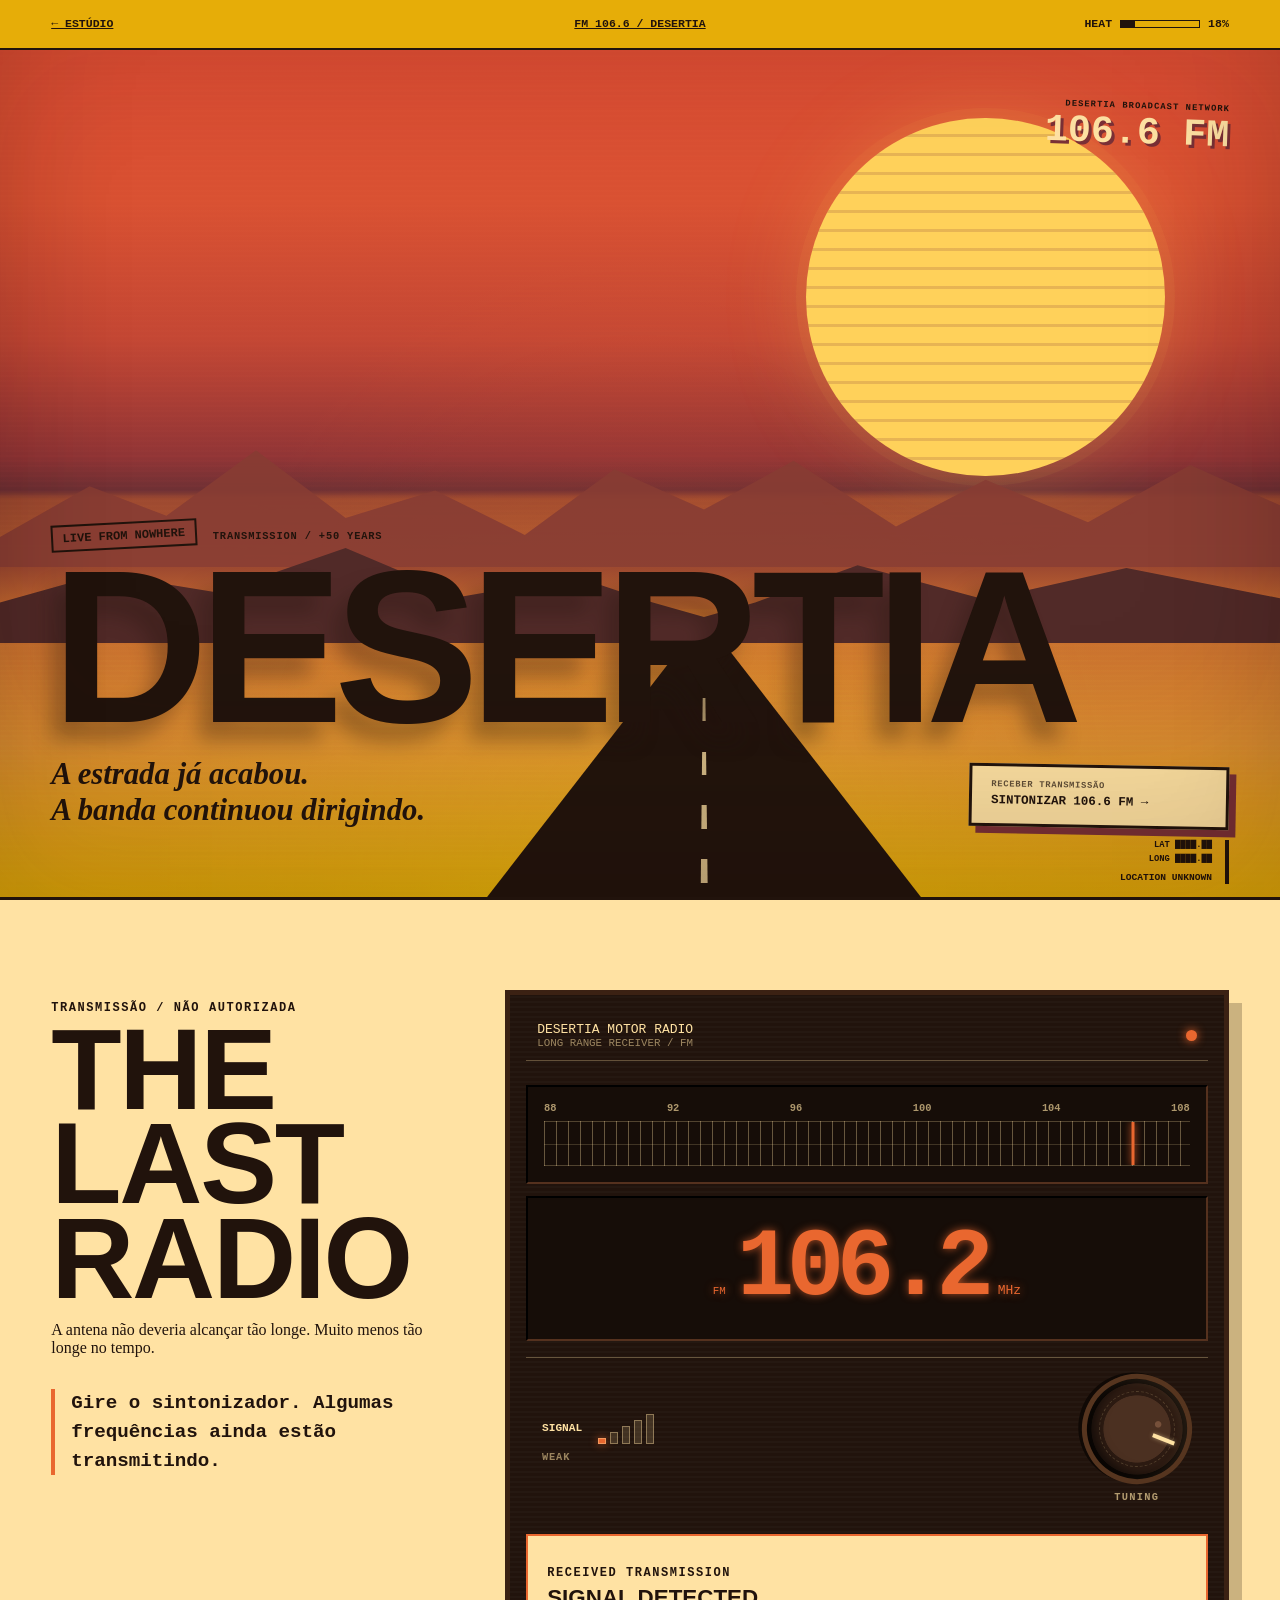
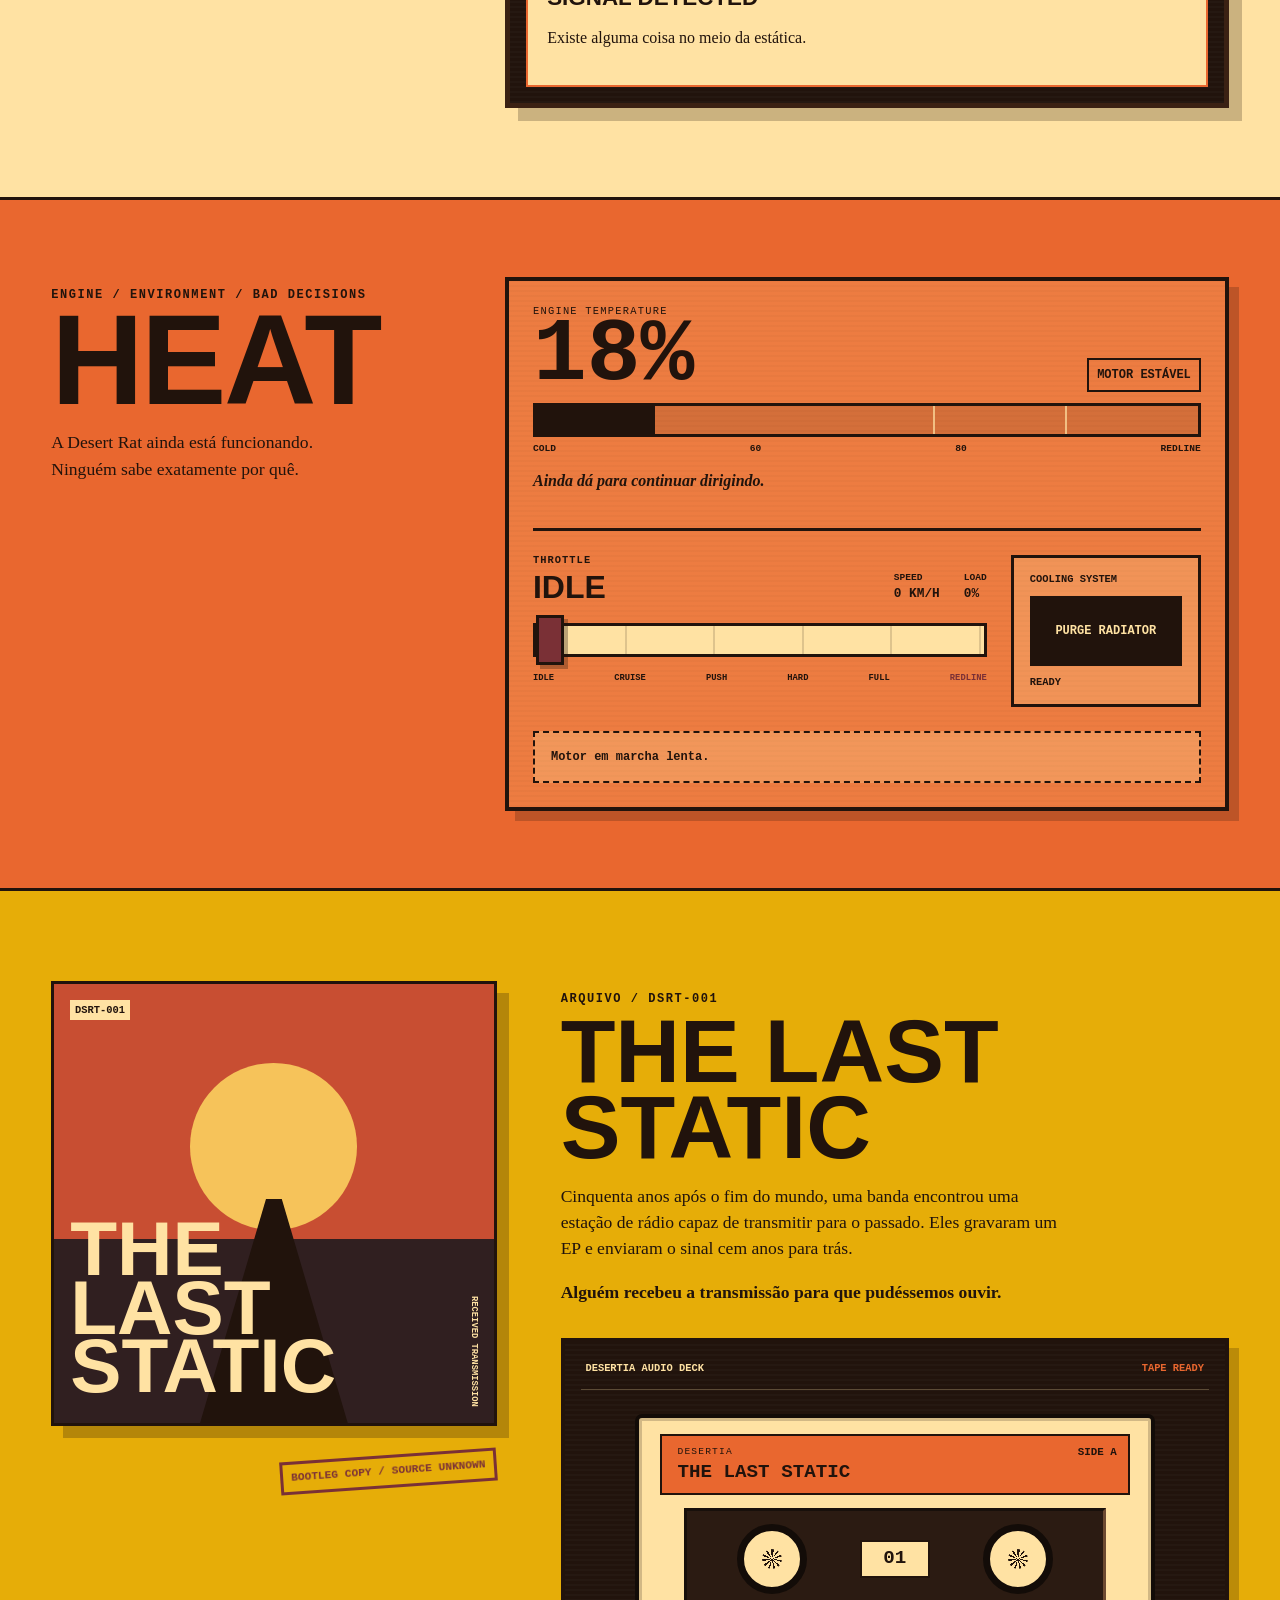
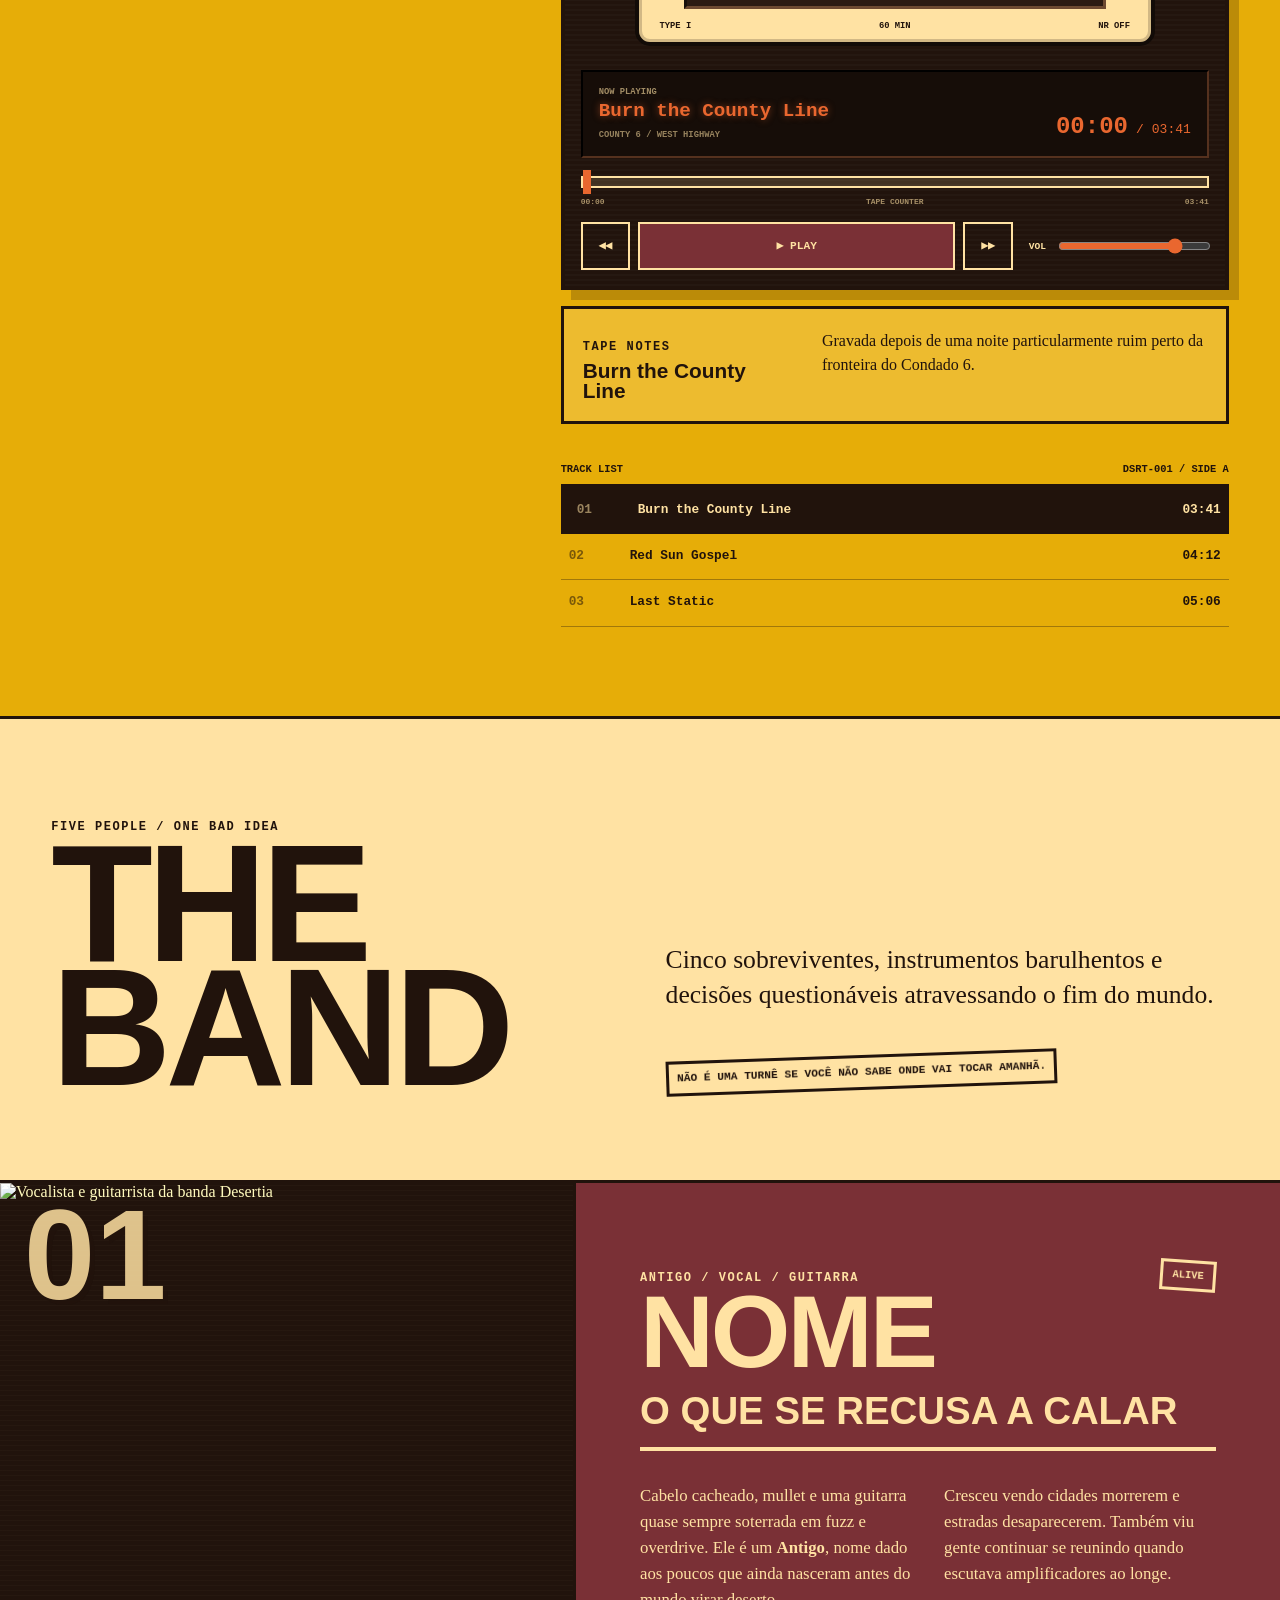
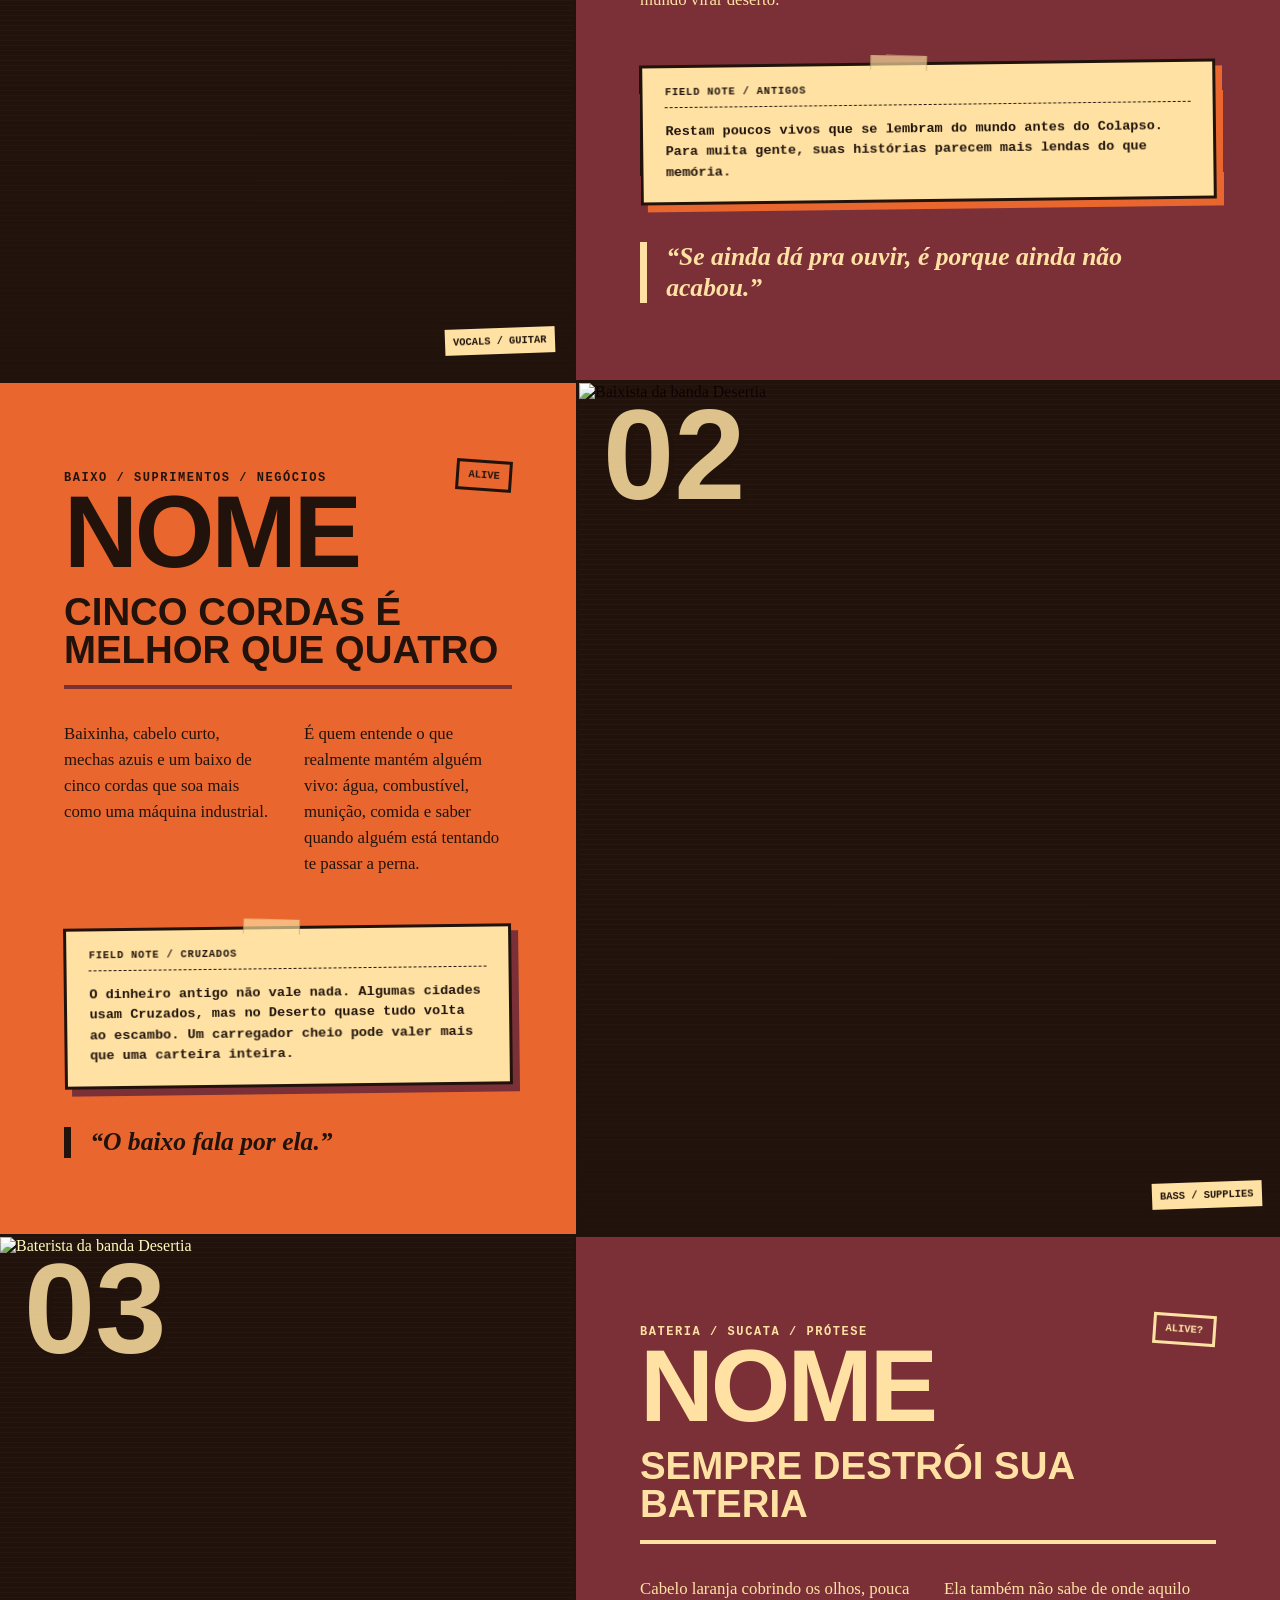
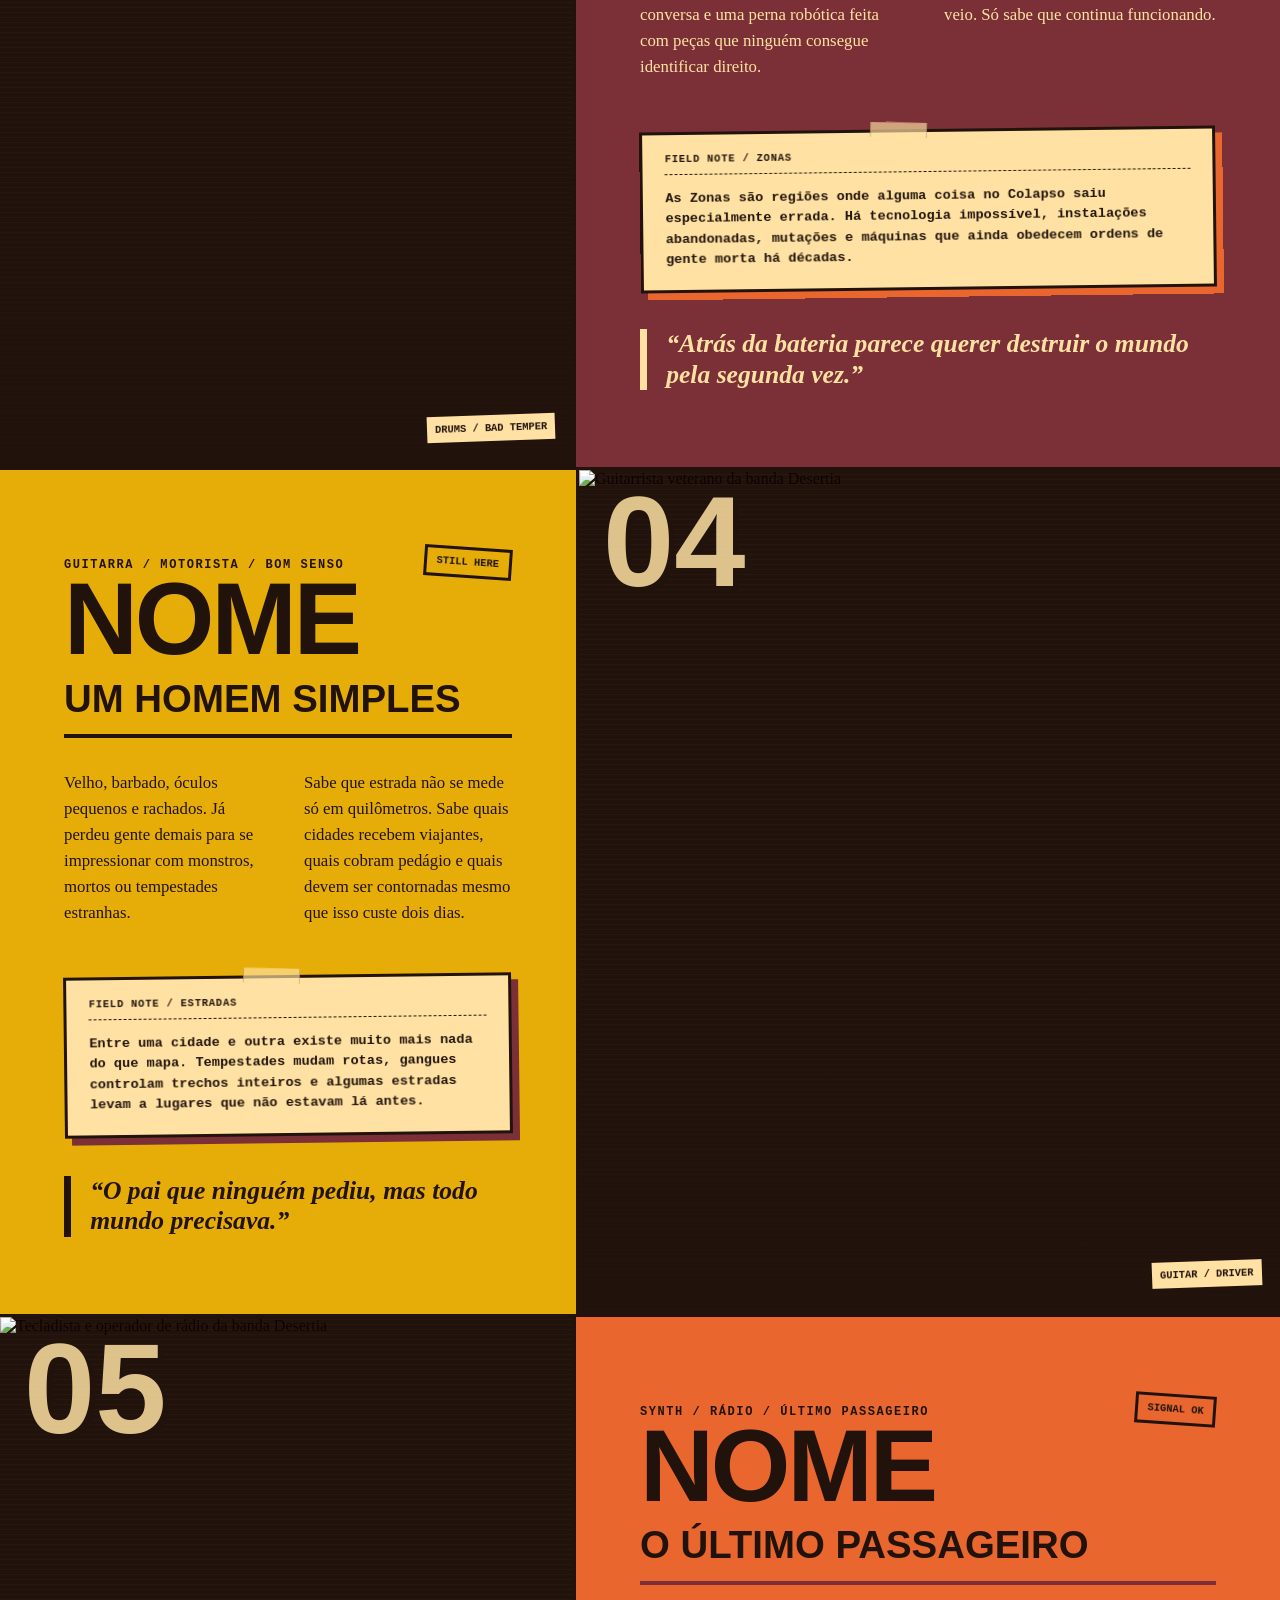
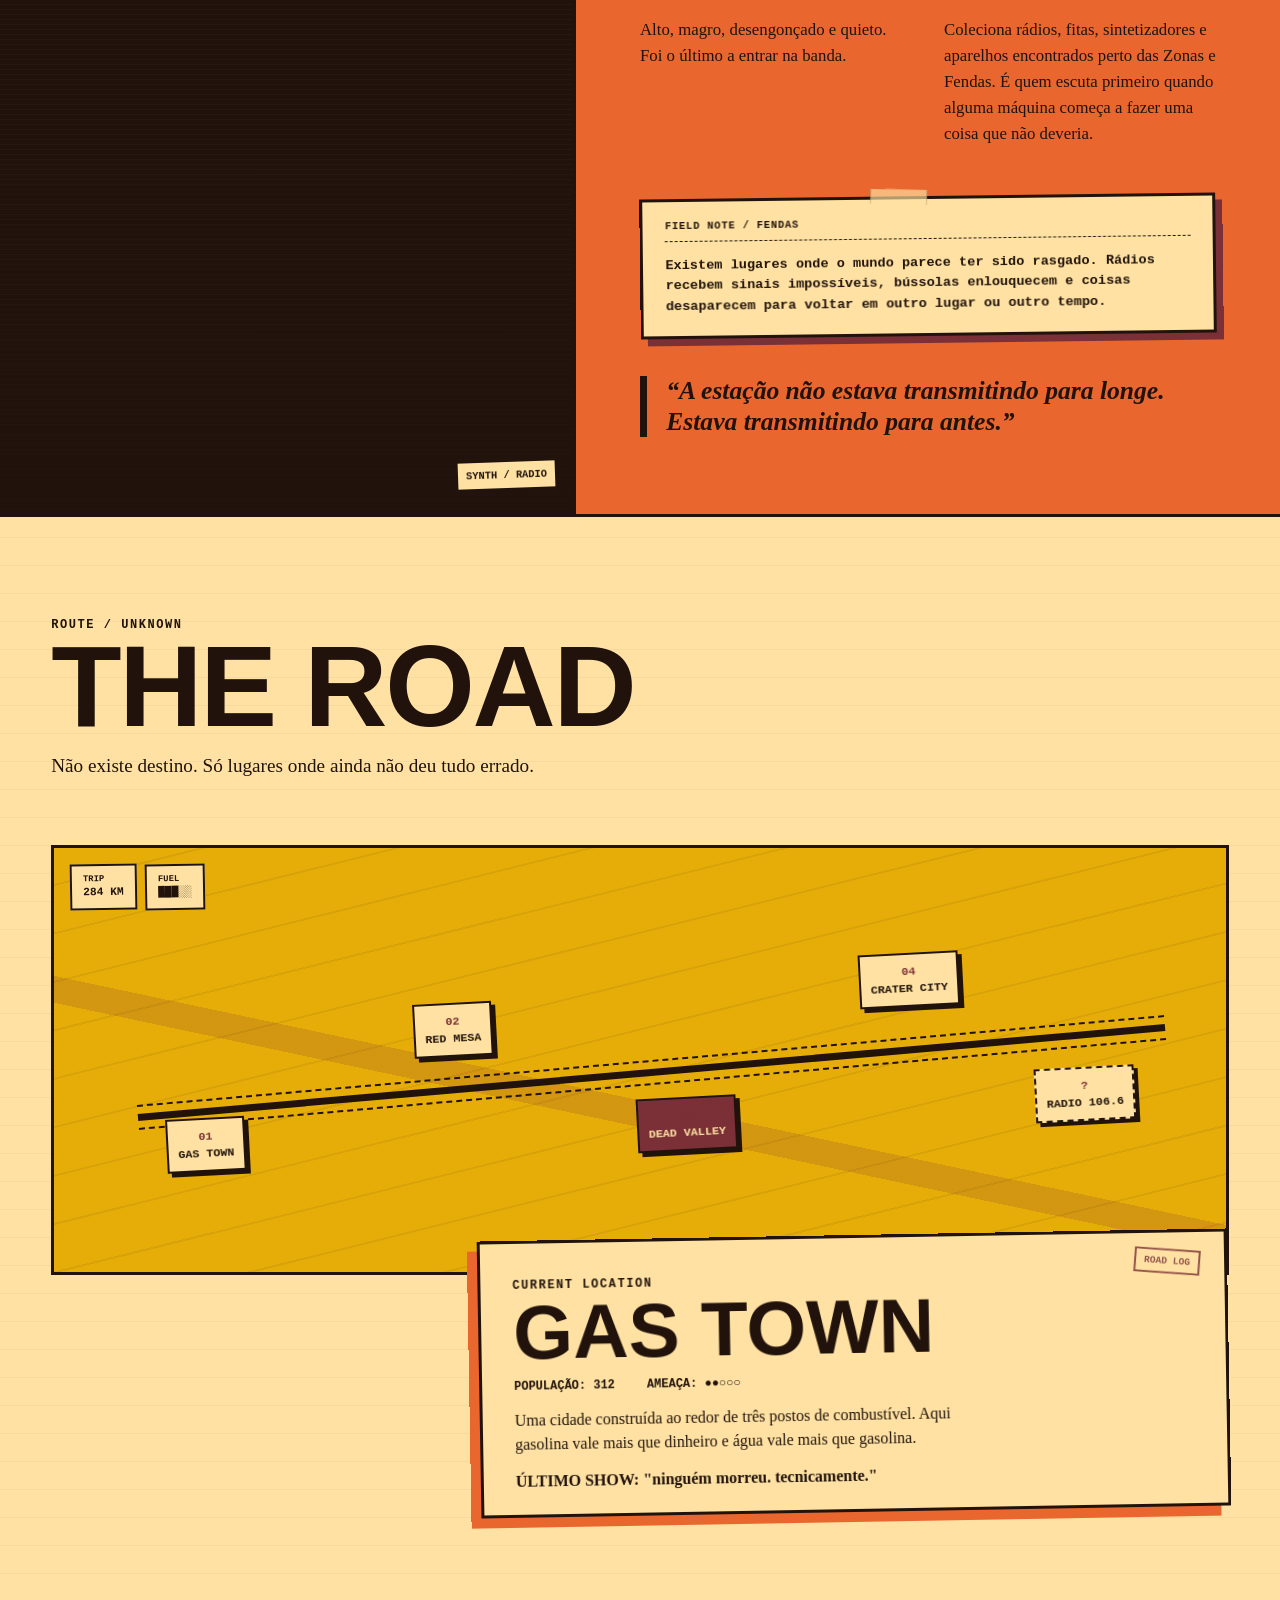
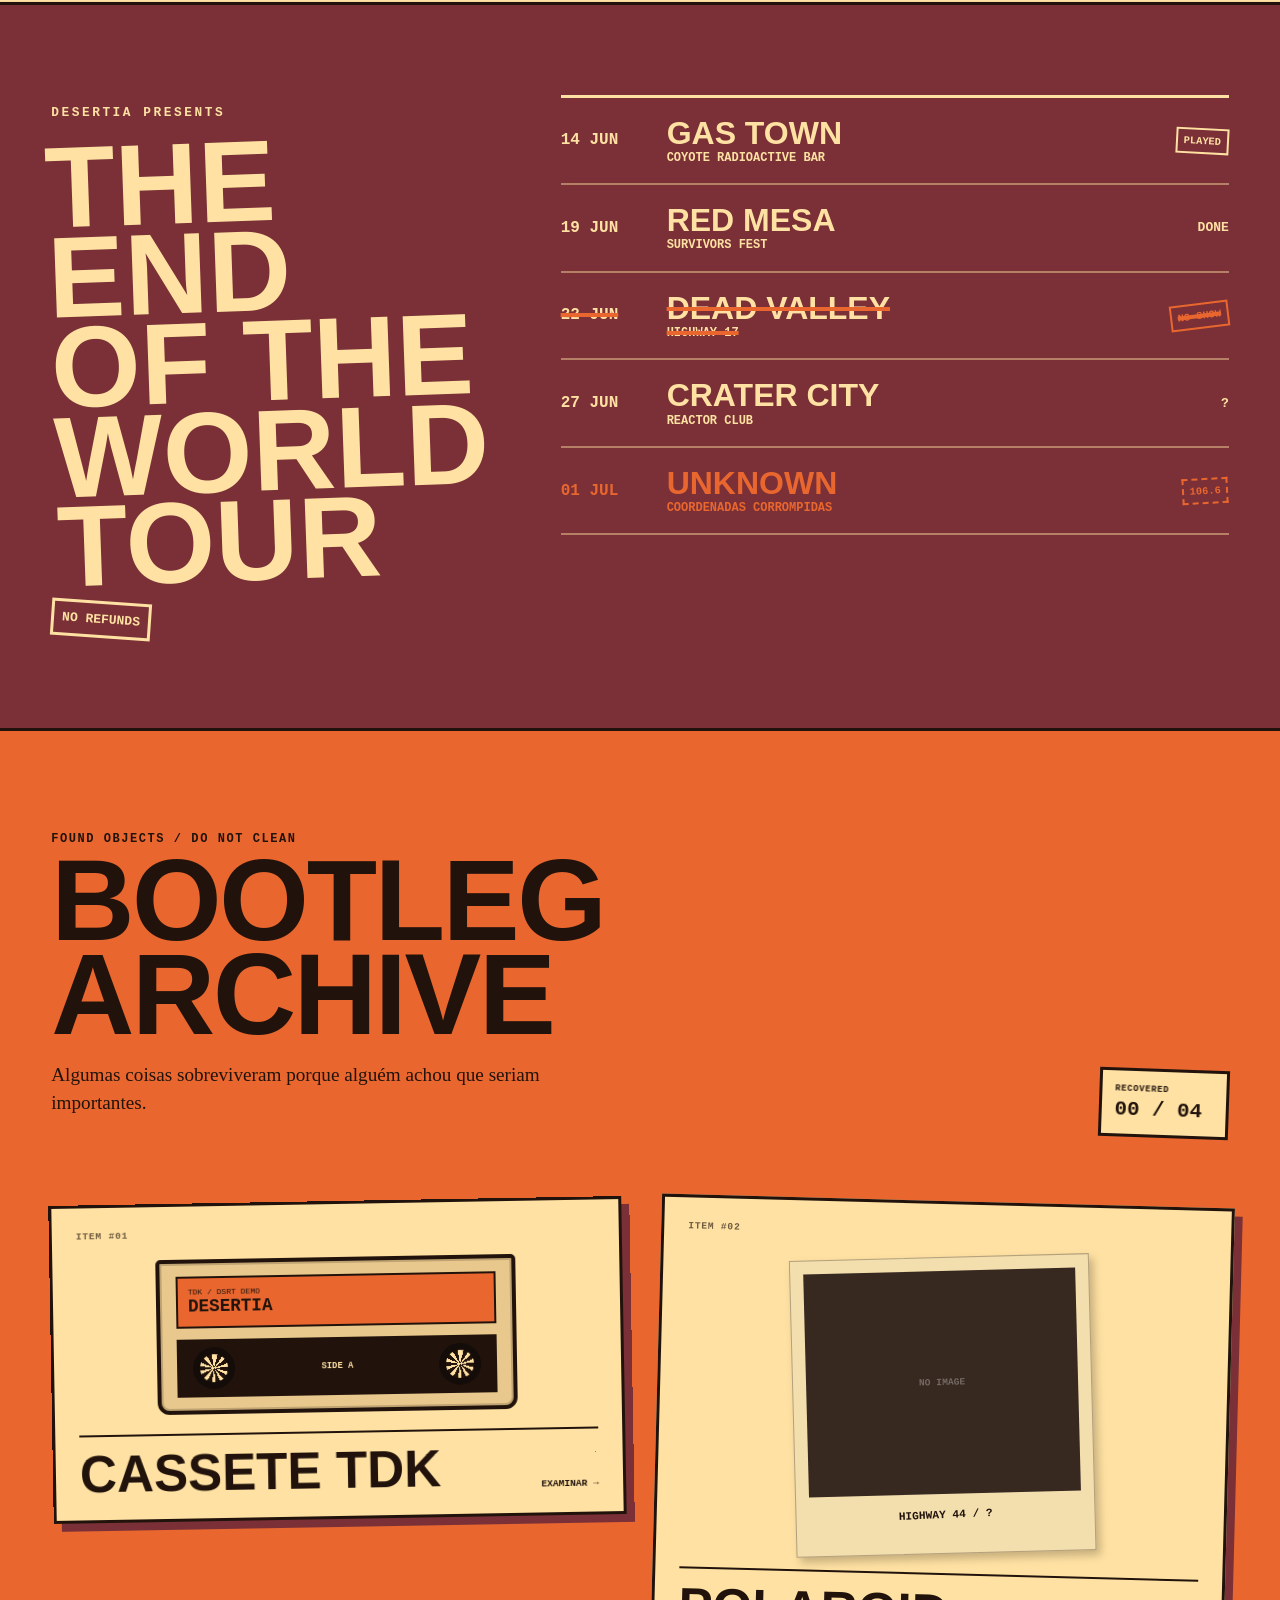
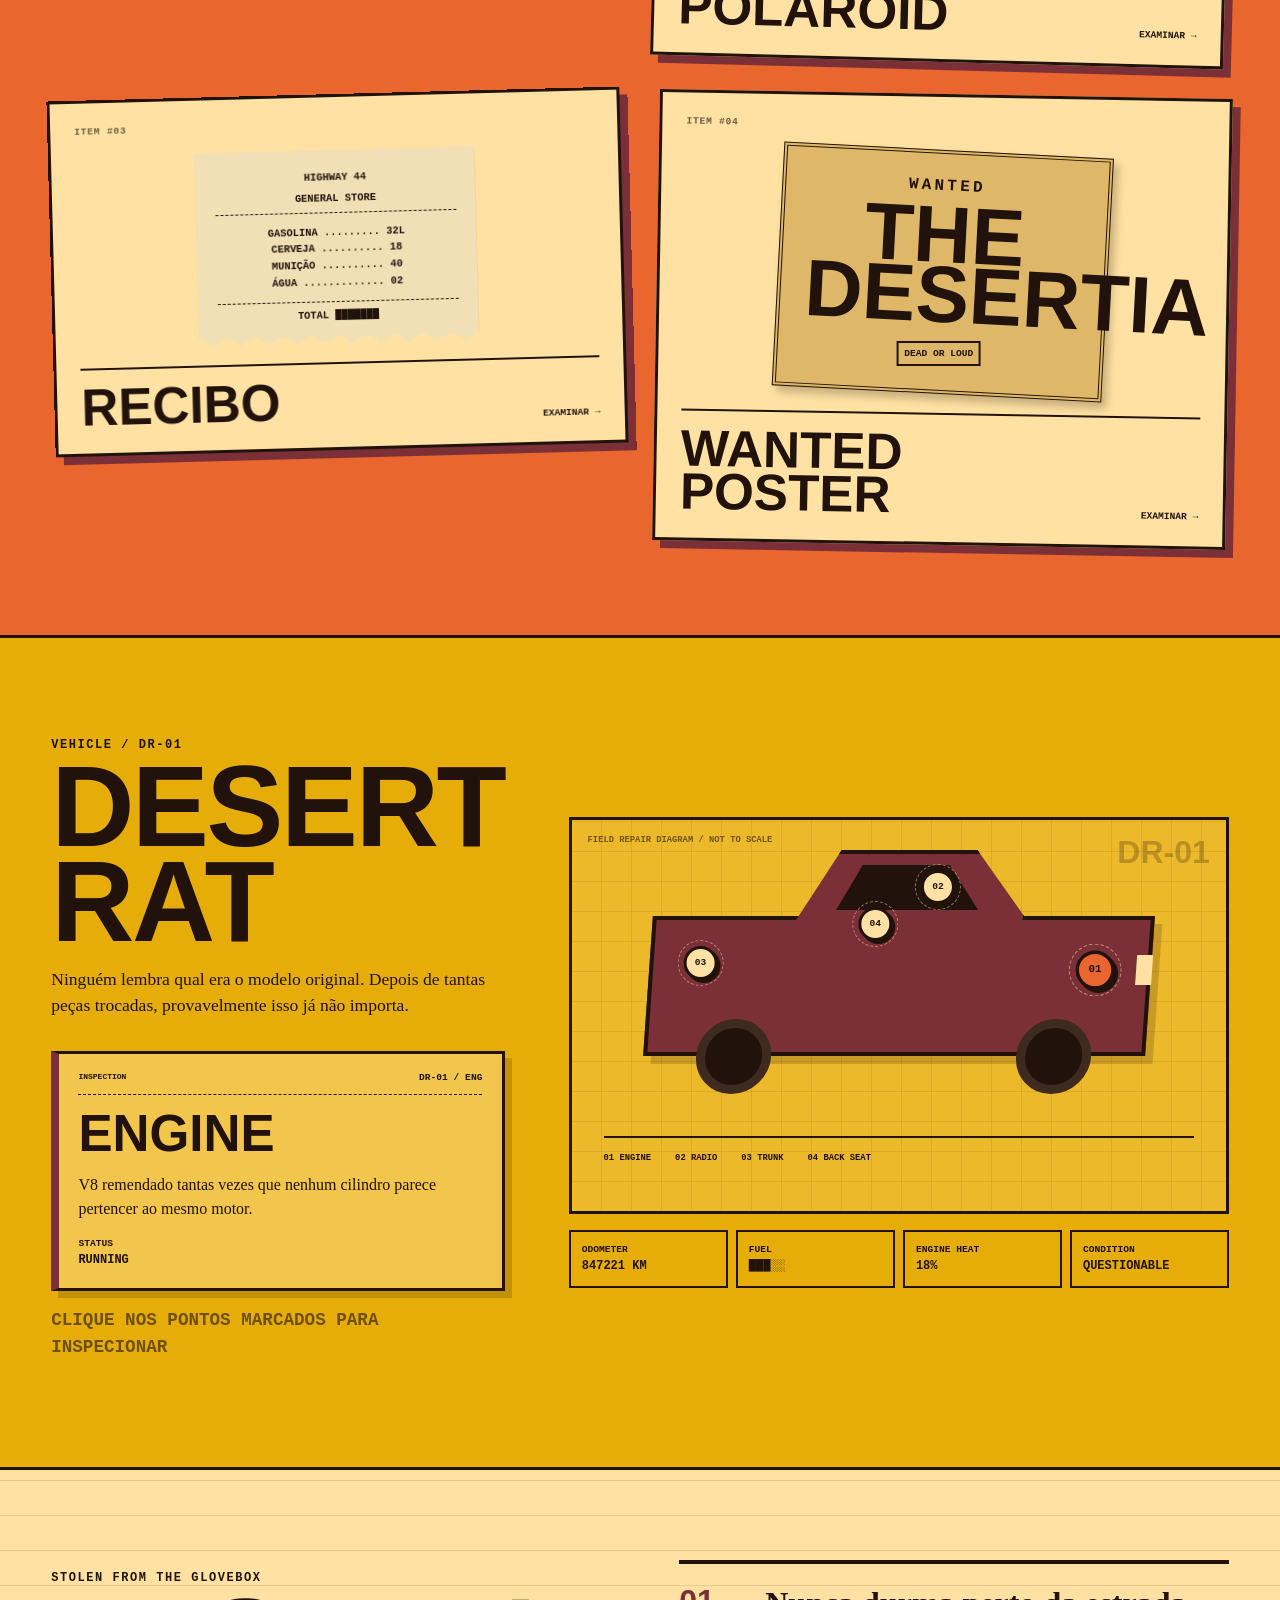
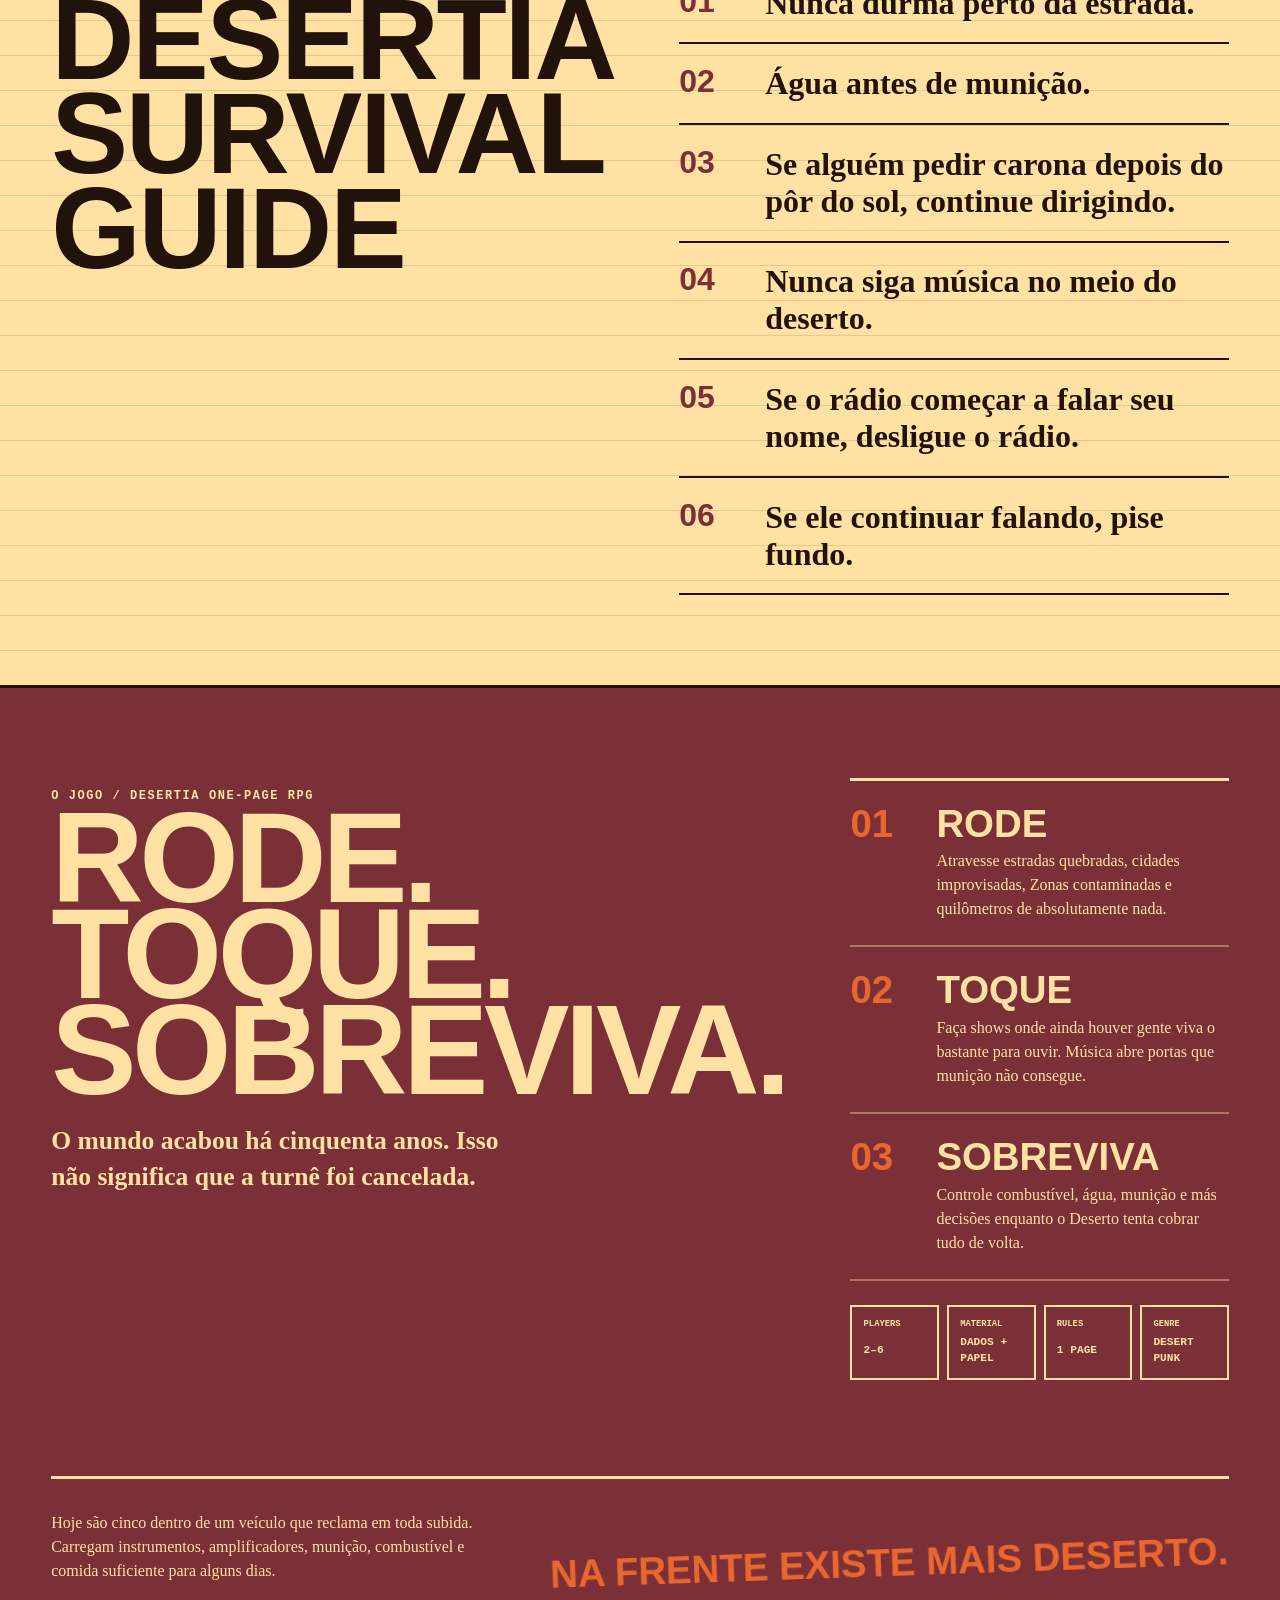
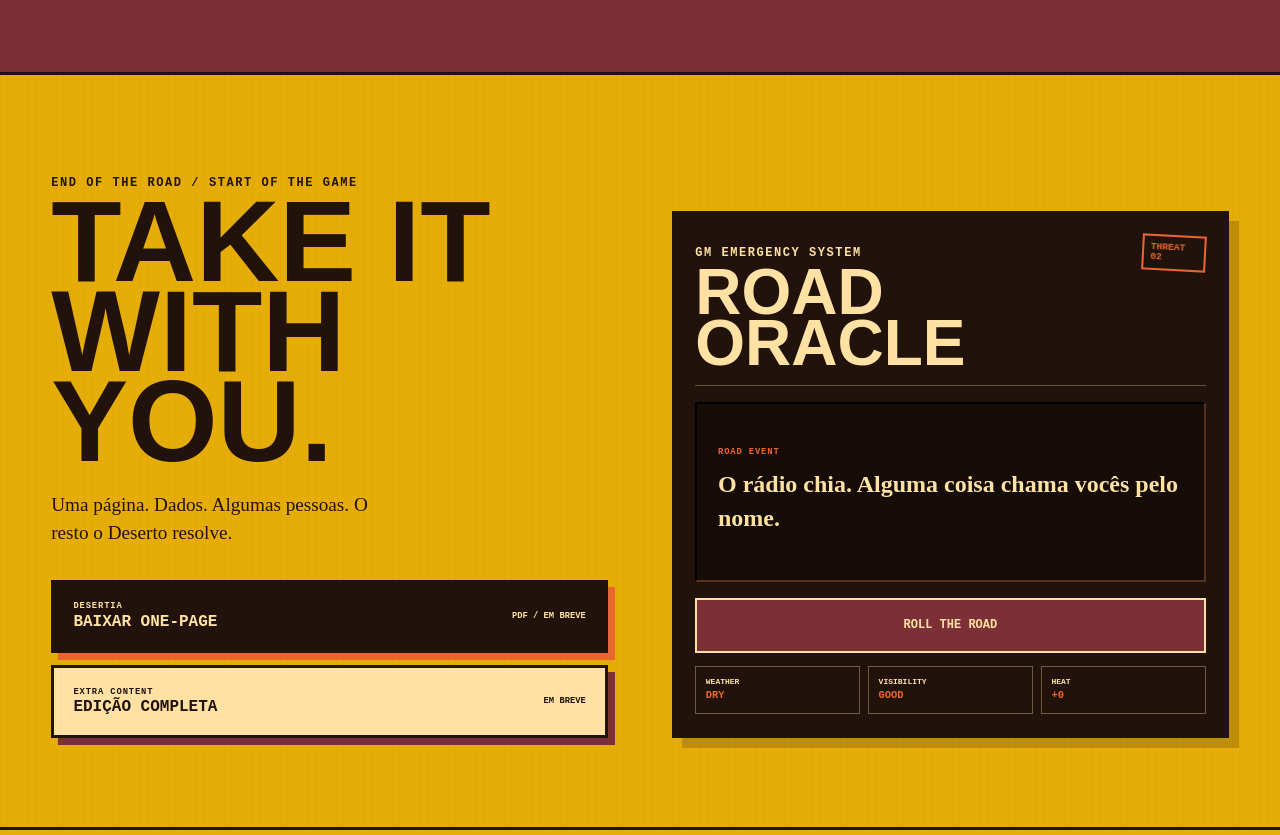
==== commit 9cb8d7d5: "feat: navegando para section actions por link" ====
--- a/rpg/desertia/index.html
+++ b/rpg/desertia/index.html
@@ -14,7 +14,7 @@
     <header>
       <a href="../../">← ESTÚDIO</a>
 
-      <span>FM 106.6 / DESERTIA</span>
+      <a href="#actions"><span>FM 106.6 / DESERTIA</span></a>
 
       <div class="header-heat">
         <span>HEAT</span>
@@ -1453,7 +1453,7 @@
 
       <!-- ACTIONS -->
 
-      <section class="actions">
+      <section class="actions" id="actions">
         <div class="download-panel">
           <p class="kicker">END OF THE ROAD / START OF THE GAME</p>
 
